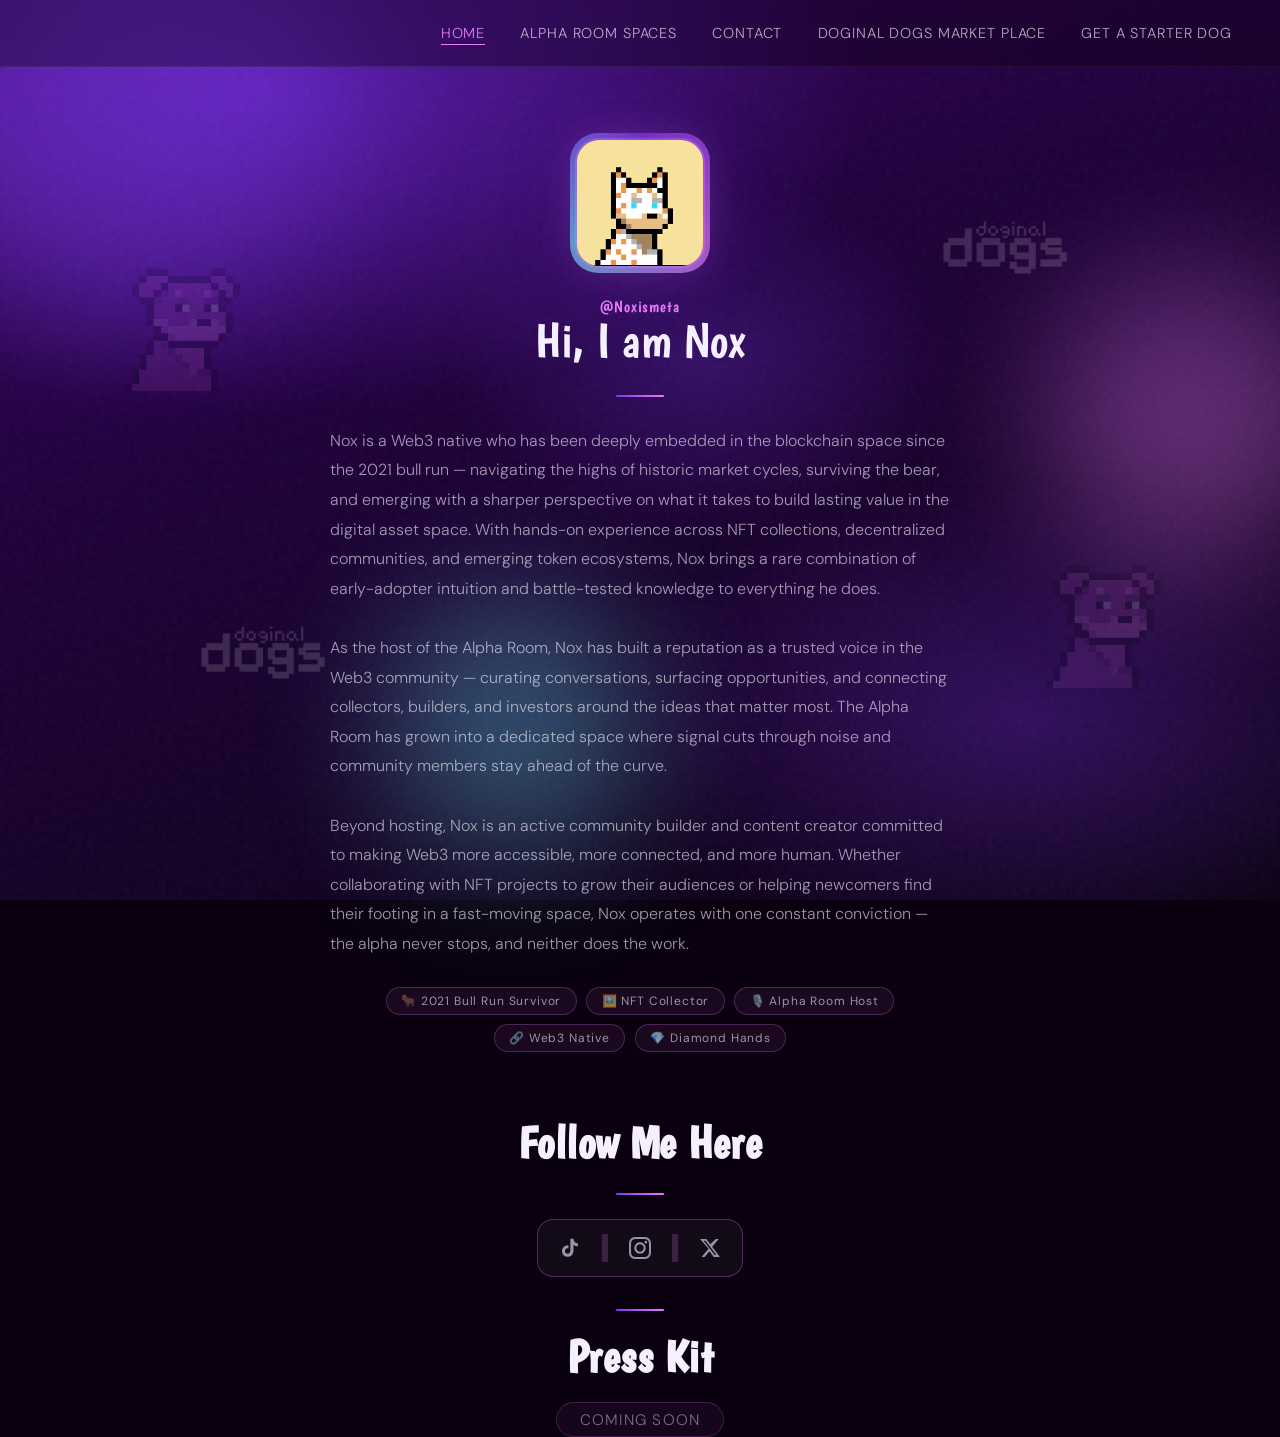
==== index.html @ 70cba735 "ess" ====
<!DOCTYPE html>
<html lang="en">
<head>
  <meta charset="UTF-8" />
  <meta name="viewport" content="width=device-width, initial-scale=1.0"/>
  <title>Noxismeta.com</title>
  <link href="https://fonts.googleapis.com/css2?family=Boogaloo&family=DM+Sans:ital,wght@0,300;0,400;1,300&display=swap" rel="stylesheet"/>
  <link rel="stylesheet" href="styles.css"/>
</head>
<body>

  <!-- Fixed background -->
  <div class="bg"></div>
  <div class="blob blob-1"></div>
  <div class="blob blob-2"></div>
  <div class="blob blob-3"></div>

  <!-- Fixed floaters — stay in place while page scrolls -->
  <div class="floaters">
    <div class="stars" id="stars"></div>
    <div class="floater floater-1"><img src="Gary.png" alt="" width="180" style="pointer-events:none; opacity:0.15; filter:hue-rotate(260deg) saturate(2);" /></div>
    <div class="floater floater-2"><img src="Gary.png" alt="" width="180" style="pointer-events:none; opacity:0.15; filter:hue-rotate(260deg) saturate(2);" /></div>
    <div class="floater floater-3"><img src="whitelogo.png" alt="" width="180" style="pointer-events:none; opacity:0.15; filter:hue-rotate(260deg) saturate(2);" /></div>
    <div class="floater floater-4"><img src="whitelogo.png" alt="" width="180" style="pointer-events:none; opacity:0.15; filter:hue-rotate(260deg) saturate(2);" /></div>
  </div>

  <!-- Fixed nav -->
  <nav>
    <a class="nav-logo" href="index.html"> </a>

    <!-- Hamburger button (visible on mobile only) -->
    <button class="nav-toggle" id="navToggle" aria-label="Toggle navigation">
      <span></span>
      <span></span>
      <span></span>
    </button>

    <ul class="nav-links" id="navLinks">
      <li><a href="index.html" class="active">Home</a></li>
      <li><a href="alpharoom.html">Alpha Room Spaces</a></li>
      <li><a href="contact.html">Contact</a></li>
      <li><a href="https://market.doginaldogs.com/" target="_blank">Doginal Dogs Market Place</a></li>
      <li><a href="https://doginaldogs.com/join-the-community" target="_blank">Get A Starter Dog</a></li>
    </ul>
  </nav>

  <!-- Scrollable content -->
  <main class="content">

    <section class="bio-section">
      <div class="bio-inner">
       
        <div class="bio-pfp-wrap">
          <img src="pfp.jpeg" alt="@Noxismeta"/>
        </div>
        <div>
          <div class="bio-handle">@Noxismeta</div>
          <div class="bio-name">Hi, I am Nox</div>
        </div>
        <div class="bio-divider"></div>
        <p class="bio-text">
          Nox is a Web3 native who has been deeply embedded in the blockchain space since the 2021 bull run — navigating
          the highs of historic market cycles, surviving the bear, and emerging with a sharper perspective on what it takes to build
          lasting value in the digital asset space. With hands-on experience across NFT collections, decentralized communities,
          and emerging token ecosystems, Nox brings a rare combination of early-adopter intuition and battle-tested knowledge to everything he does.
          <br><br>
          As the host of the Alpha Room, Nox has built a reputation as a trusted voice in the Web3 community — curating conversations,
          surfacing opportunities, and connecting collectors, builders, and investors around the ideas that matter most.
          The Alpha Room has grown into a dedicated space where signal cuts through noise and community members stay ahead of the curve.
          <br><br>
          Beyond hosting, Nox is an active community builder and content creator committed to making Web3 more accessible,
          more connected, and more human. Whether collaborating with NFT projects to grow their audiences or helping newcomers
          find their footing in a fast-moving space, Nox operates with one constant conviction — the alpha never stops, and neither does the work.
        </p>
        <div class="bio-tags">
          <span class="bio-tag">🐂 2021 Bull Run Survivor</span>
          <span class="bio-tag">🖼️ NFT Collector</span>
          <span class="bio-tag">🎙️ Alpha Room Host</span>
          <span class="bio-tag">🔗 Web3 Native</span>
          <span class="bio-tag">💎 Diamond Hands</span>
        </div>
      </div>
    </section>

    <!-- Social Links -->

    
    <section class="social-section">
    
      <div class="social-inner">
            <h2>Follow Me Here</h2>
        <div class="bio-divider"></div>
        <div class="social-box">
          <a href="https://www.tiktok.com/@noxismeta" target="_blank" class="social-icon-btn tiktok-btn" aria-label="TikTok">
            <svg viewBox="0 0 24 24" fill="currentColor" xmlns="http://www.w3.org/2000/svg">
              <path d="M19.59 6.69a4.83 4.83 0 01-3.77-4.25V2h-3.45v13.67a2.89 2.89 0 01-2.88 2.5 2.89 2.89 0 01-2.89-2.89 2.89 2.89 0 012.89-2.89c.28 0 .54.04.79.1V9.01a6.33 6.33 0 00-.79-.05 6.34 6.34 0 00-6.34 6.34 6.34 6.34 0 006.34 6.34 6.34 6.34 0 006.33-6.34V8.69a8.18 8.18 0 004.78 1.52V6.76a4.85 4.85 0 01-1.01-.07z"/>
            </svg>
          </a>
          <div class="social-divider"></div>
          <a href="https://www.instagram.com/noxismeta/?g=5" target="_blank" class="social-icon-btn instagram-btn" aria-label="Instagram">
            <svg viewBox="0 0 24 24" fill="currentColor" xmlns="http://www.w3.org/2000/svg">
              <path d="M12 2.163c3.204 0 3.584.012 4.85.07 3.252.148 4.771 1.691 4.919 4.919.058 1.265.069 1.645.069 4.849 0 3.205-.012 3.584-.069 4.849-.149 3.225-1.664 4.771-4.919 4.919-1.266.058-1.644.07-4.85.07-3.204 0-3.584-.012-4.849-.07-3.26-.149-4.771-1.699-4.919-4.92-.058-1.265-.07-1.644-.07-4.849 0-3.204.013-3.583.07-4.849.149-3.227 1.664-4.771 4.919-4.919 1.266-.057 1.645-.069 4.849-.069zm0-2.163c-3.259 0-3.667.014-4.947.072-4.358.2-6.78 2.618-6.98 6.98-.059 1.281-.073 1.689-.073 4.948 0 3.259.014 3.668.072 4.948.2 4.358 2.618 6.78 6.98 6.98 1.281.058 1.689.072 4.948.072 3.259 0 3.668-.014 4.948-.072 4.354-.2 6.782-2.618 6.979-6.98.059-1.28.073-1.689.073-4.948 0-3.259-.014-3.667-.072-4.947-.196-4.354-2.617-6.78-6.979-6.98-1.281-.059-1.69-.073-4.949-.073zm0 5.838c-3.403 0-6.162 2.759-6.162 6.162s2.759 6.163 6.162 6.163 6.162-2.759 6.162-6.163c0-3.403-2.759-6.162-6.162-6.162zm0 10.162c-2.209 0-4-1.79-4-4 0-2.209 1.791-4 4-4s4 1.791 4 4c0 2.21-1.791 4-4 4zm6.406-11.845c-.796 0-1.441.645-1.441 1.44s.645 1.44 1.441 1.44c.795 0 1.439-.645 1.439-1.44s-.644-1.44-1.439-1.44z"/>
            </svg>
          </a>
          <div class="social-divider"></div>
          <a href="https://x.com/noxismeta" target="_blank" class="social-icon-btn x-btn" aria-label="X (Twitter)">
            <svg viewBox="0 0 24 24" fill="currentColor" xmlns="http://www.w3.org/2000/svg">
              <path d="M18.244 2.25h3.308l-7.227 8.26 8.502 11.24H16.17l-4.714-6.231-5.401 6.231H2.747l7.73-8.835L1.254 2.25H8.08l4.253 5.622 5.91-5.622zm-1.161 17.52h1.833L7.084 4.126H5.117z"/>
            </svg>
          </a>
        </div>
      </div>
    </section>

    <!-- Press Kit -->
    <section class="presskit-section">
      <div class="presskit-inner">
        <div class="bio-divider"></div>
        <h2>Press Kit</h2>
        <span class="presskit-coming-soon">Coming Soon</span>
      </div>
    </section>

  </main>

  <script>
    // Stars
    const starsEl = document.getElementById('stars');
    for (let i = 0; i < 80; i++) {
      const s = document.createElement('div');
      s.className = 'star';
      s.style.cssText = `
        left:${Math.random()*100}%;
        top:${Math.random()*100}%;
        --d:${2+Math.random()*4}s;
        --delay:${-Math.random()*5}s;
        --op:${0.4+Math.random()*0.6};
        width:${1+Math.random()*3}px;
        height:${1+Math.random()*3}px;
      `;
      starsEl.appendChild(s);
    }

    // Hamburger menu toggle
    const toggle = document.getElementById('navToggle');
    const navLinks = document.getElementById('navLinks');

    toggle.addEventListener('click', () => {
      toggle.classList.toggle('open');
      navLinks.classList.toggle('open');
    });

    // Close menu when a link is tapped
    navLinks.querySelectorAll('a').forEach(link => {
      link.addEventListener('click', () => {
        toggle.classList.remove('open');
        navLinks.classList.remove('open');
      });
    });
  </script>
</body>
</html>
---- styles.css ----
/* =============================================
   styles.css — Noxismeta responsive stylesheet
   ============================================= */

*, *::before, *::after {
  margin: 0;
  padding: 0;
  box-sizing: border-box;
}

:root {
  --purple:  #7c3aed;
  --mid:     #4c1d95;
  --dark:    #0a000f;
  --white:   #f5f0ff;
  --accent:  #e879f9;
  --accent2: #67e8f9;
}

html { scroll-behavior: smooth; }

body {
  font-family: 'DM Sans', sans-serif;
  background: var(--dark);
  color: var(--white);
  min-height: 100vh;
  overflow-x: hidden;
}

/* ── Fixed background layers ─────────────────── */
.bg {
  position: fixed;
  inset: 0;
  z-index: 0;
  background:
    radial-gradient(ellipse 80% 60% at 20% 10%, #6d28d9aa 0%, transparent 60%),
    radial-gradient(ellipse 60% 50% at 80% 80%, #4c1d9588 0%, transparent 55%),
    radial-gradient(ellipse 40% 40% at 55% 40%, #7c3aed44 0%, transparent 50%),
    linear-gradient(160deg, #3b0764 0%, #1e003a 40%, #0a000f 100%);
}

.blob {
  position: fixed;
  border-radius: 50%;
  filter: blur(70px);
  opacity: 0.35;
  z-index: 0;
  animation: drift 14s ease-in-out infinite alternate;
}
.blob-1 { width: 420px; height: 420px; background: #7c3aed; top: -100px; left: -80px; animation-delay: 0s; }
.blob-2 { width: 300px; height: 300px; background: #e879f9; top: 30%; right: -60px; animation-delay: -4s; }
.blob-3 { width: 260px; height: 260px; background: #67e8f9; bottom: 5%; left: 30%; animation-delay: -8s; }

@keyframes drift {
  from { transform: translate(0, 0) scale(1); }
  to   { transform: translate(30px, 20px) scale(1.08); }
}

body::after {
  content: '';
  position: fixed;
  inset: 0;
  z-index: 1;
  pointer-events: none;
  background-image: url("data:image/svg+xml,%3Csvg viewBox='0 0 200 200' xmlns='http://www.w3.org/2000/svg'%3E%3Cfilter id='n'%3E%3CfeTurbulence type='fractalNoise' baseFrequency='0.75' numOctaves='4' stitchTiles='stitch'/%3E%3C/filter%3E%3Crect width='100%25' height='100%25' filter='url(%23n)' opacity='1'/%3E%3C/svg%3E");
  opacity: 0.04;
}

/* ── Floaters ────────────────────────────────── */
.floaters {
  position: fixed;
  inset: 0;
  z-index: 2;
  pointer-events: none;
  overflow: hidden;
}

.stars {
  position: absolute;
  inset: 0;
  pointer-events: none;
  overflow: hidden;
}
.star {
  position: absolute;
  width: 4px; height: 4px;
  background: white;
  border-radius: 50%;
  opacity: 0;
  animation: twinkle var(--d, 3s) ease-in-out var(--delay, 0s) infinite;
}
@keyframes twinkle {
  0%,100% { opacity: 0; transform: scale(0.5); }
  50%      { opacity: var(--op, 0.8); transform: scale(1); }
}

.floater {
  position: absolute;
  backdrop-filter: blur(6px);
  padding: 0.8rem 1.2rem;
  font-size: 0.78rem;
  color: rgba(245,240,255,0.7);
  animation: floatCard var(--fd, 8s) ease-in-out var(--fdelay, 0s) infinite alternate;
  display: flex;
  align-items: center;
  gap: 0.5rem;
  mix-blend-mode: screen;
}
@keyframes floatCard {
  from { transform: translateY(0px) rotate(var(--fr, -2deg)); }
  to   { transform: translateY(-18px) rotate(var(--fr2, 2deg)); }
}
.floater-1 { top: 22%; left: 6%;     --fd: 3s; --fdelay: 0s;    --fr: -3deg; --fr2: 1deg; }
.floater-2 { top: 55%; right: 5%;   --fd: 4s; --fdelay: -3s;   --fr: 2deg;  --fr2: -2deg; }
.floater-3 { bottom: 20%; left: 12%; --fd: 2.5s; --fdelay: -1.5s; --fr: 1deg;  --fr2: -3deg; }
.floater-4 { top: 20%; left: 70%;   --fd: 3.5s; --fdelay: -2s;   --fr: -2deg; --fr2: 2deg; }

/* ── Nav ─────────────────────────────────────── */
nav {
  position: fixed;
  top: 0; left: 0; right: 0;
  z-index: 100;
  display: flex;
  align-items: center;
  justify-content: space-between;
  padding: 1.4rem 3rem;
  backdrop-filter: blur(12px);
  background: rgba(10,0,15,0.35);
  border-bottom: 1px solid rgba(255,255,255,0.06);
}

.nav-logo {
  font-family: 'Boogaloo', cursive;
  font-size: 1.6rem;
  letter-spacing: 0.02em;
  color: var(--white);
  display: flex;
  align-items: center;
  gap: 0.4rem;
  text-decoration: none;
  flex-shrink: 0;
}

/* Hamburger button — hidden on desktop */
.nav-toggle {
  display: none;
  flex-direction: column;
  gap: 5px;
  background: none;
  border: none;
  cursor: pointer;
  padding: 4px;
  z-index: 110;
}
.nav-toggle span {
  display: block;
  width: 24px;
  height: 2px;
  background: var(--white);
  border-radius: 2px;
  transition: transform 0.3s, opacity 0.3s;
}
.nav-toggle.open span:nth-child(1) { transform: translateY(7px) rotate(45deg); }
.nav-toggle.open span:nth-child(2) { opacity: 0; }
.nav-toggle.open span:nth-child(3) { transform: translateY(-7px) rotate(-45deg); }

.nav-links {
  display: flex;
  gap: 2.2rem;
  list-style: none;
}
.nav-links a {
  color: rgba(245,240,255,0.7);
  text-decoration: none;
  font-size: 0.9rem;
  font-weight: 300;
  letter-spacing: 0.06em;
  text-transform: uppercase;
  transition: color 0.25s;
  position: relative;
  white-space: nowrap;
}
.nav-links a::after {
  content: '';
  position: absolute;
  left: 0; bottom: -3px;
  width: 0; height: 1px;
  background: var(--accent);
  transition: width 0.3s;
}
.nav-links a:hover { color: var(--white); }
.nav-links a:hover::after { width: 100%; }
.nav-links a.active { color: var(--accent); }
.nav-links a.active::after { width: 100%; }

/* ── Scrollable content ──────────────────────── */
.content {
  position: relative;
  z-index: 10;
  padding-top: 90px;
}

/* ── Badge ───────────────────────────────────── */
.badge {
  display: inline-flex;
  align-items: center;
  gap: 0.5rem;
  padding: 0.4rem 1.1rem;
  border: 1px solid rgba(232,121,249,0.4);
  border-radius: 999px;
  font-size: 0.78rem;
  letter-spacing: 0.1em;
  text-transform: uppercase;
  color: var(--accent);
  background: rgba(232,121,249,0.08);
  margin-bottom: 1.5rem;
  animation: fadeUp 0.8s ease both;
}
.badge-dot {
  width: 6px; height: 6px;
  border-radius: 50%;
  background: var(--accent);
  animation: pulse 1.4s ease-in-out infinite;
}
@keyframes pulse {
  0%,100% { opacity: 1; transform: scale(1); }
  50%      { opacity: 0.4; transform: scale(1.4); }
}
@keyframes fadeUp {
  from { opacity: 0; transform: translateY(22px); }
  to   { opacity: 1; transform: translateY(0); }
}

/* ── Bio section ─────────────────────────────── */
.bio-section {
  padding: 3rem 2rem 4rem;
  display: flex;
  flex-direction: column;
  align-items: center;
  text-align: center;
}

.bio-inner {
  max-width: 620px;
  width: 100%;
  display: flex;
  flex-direction: column;
  align-items: center;
  gap: 1.8rem;
}

.bio-pfp-wrap {
  position: relative;
  width: 130px;
  height: 130px;
}
.bio-pfp-wrap img {
  width: 100%; height: 100%;
  object-fit: cover;
  border-radius: 24px;
  image-rendering: pixelated;
  border: 2px solid rgba(232,121,249,0.35);
  box-shadow: 0 0 40px rgba(232,121,249,0.2), 0 0 80px rgba(124,58,237,0.15);
  display: block;
  position: relative;
  z-index: 1;
}
.bio-pfp-wrap::before {
  content: '';
  position: absolute;
  inset: -5px;
  border-radius: 28px;
  background: conic-gradient(from 0deg, #7c3aed, #e879f9, #67e8f9, #7c3aed);
  z-index: 0;
  animation: spin 4s linear infinite;
  opacity: 0.65;
}
@keyframes spin { to { transform: rotate(360deg); } }

.bio-handle {
  font-family: 'Boogaloo', cursive;
  font-size: 1rem;
  color: var(--accent);
  letter-spacing: 0.06em;
}

.bio-name {
  font-family: 'Boogaloo', cursive;
  font-size: clamp(2rem, 5vw, 3rem);
  line-height: 1.05;
  color: var(--white);
}

.bio-divider {
  width: 48px; height: 2px;
  border-radius: 999px;
  background: linear-gradient(90deg, #7c3aed, #e879f9);
}

.bio-text {
  font-size: 1rem;
  font-weight: 300;
  color: rgba(245,240,255,0.62);
  line-height: 1.85;
  text-align: left;
}
.bio-text em { color: var(--accent2); font-style: normal; }

.bio-tags {
  display: flex;
  flex-wrap: wrap;
  gap: 0.6rem;
  justify-content: center;
}
.bio-tag {
  padding: 0.3rem 0.9rem;
  border-radius: 999px;
  border: 1px solid rgba(232,121,249,0.25);
  background: rgba(232,121,249,0.07);
  font-size: 0.75rem;
  letter-spacing: 0.07em;
  color: rgba(245,240,255,0.6);
}

/* ── Press Kit ───────────────────────────────── */
.presskit-section {
  position: relative;
  z-index: 10;
  padding: -3rem 2rem 7rem;
  display: flex;
  flex-direction: column;
  align-items: center;
  text-align: center;
}

.presskit-inner {
  max-width: 520px;
  width: 100%;
  display: flex;
  flex-direction: column;
  align-items: center;
  gap: 1.2rem;
}

.presskit-inner h2 {
  font-family: 'Boogaloo', cursive;
  font-size: clamp(2rem, 5vw, 2.8rem);
  color: var(--white);
  letter-spacing: 0.01em;
}

.presskit-coming-soon {
  font-size: 0.95rem;
  font-weight: 300;
  color: rgba(245,240,255,0.45);
  letter-spacing: 0.08em;
  text-transform: uppercase;
  border: 1px solid rgba(232,121,249,0.2);
  border-radius: 999px;
  padding: 0.4rem 1.4rem;
  background: rgba(232,121,249,0.05);
}

/* ── Social Links ────────────────────────────── */
.social-section {
  position: relative;
  z-index: 10;
  padding: 0 2rem 2rem;
  display: flex;
  justify-content: center;
}

.social-inner h2 {
  font-family: 'Boogaloo', cursive;
  font-size: clamp(2rem, 5vw, 2.8rem);
  color: var(--white);
  letter-spacing: 0.01em;
}
.social-inner {
  max-width: 620px;
  width: 100%;
  display: flex;
  flex-direction: column;
  align-items: center;
  gap: 1.5rem;
}

.social-box {
  display: inline-flex;
  align-items: center;
  border: 1px solid rgba(232,121,249,0.3);
  border-radius: 16px;
  background: rgba(255,255,255,0.04);
  backdrop-filter: blur(10px);
  -webkit-backdrop-filter: blur(10px);
  overflow: hidden;
}

.social-icon-btn {
  display: flex;
  align-items: center;
  justify-content: center;
  width: 64px;
  height: 56px;
  color: rgba(245,240,255,0.6);
  text-decoration: none;
  transition: color 0.2s ease, background 0.2s ease;
}

.social-icon-btn svg {
  width: 22px;
  height: 22px;
}

.social-icon-btn:hover { color: var(--white); }
.tiktok-btn:hover     { background: rgba(124,58,237,0.2);   color: #a78bfa; }
.instagram-btn:hover  { background: rgba(232,121,249,0.15); color: var(--accent); }
.x-btn:hover          { background: rgba(103,232,249,0.12); color: var(--accent2); }

.social-divider {
  width: 6px;
  height: 28px;
  background: rgba(232,121,249,0.2);
  flex-shrink: 0;
}

/* ── Tablet (641px – 900px) ──────────────────── */
@media (max-width: 900px) {
  nav { padding: 1.2rem 2rem; }
  .nav-links { gap: 1.4rem; }
  .nav-links a { font-size: 0.8rem; }
}

/* ── Mobile (≤ 640px) ────────────────────────── */
@media (max-width: 640px) {
  /* Nav becomes a hamburger menu */
  nav {
    padding: 1rem 1.4rem;
    flex-wrap: nowrap;
  }

  .nav-toggle {
    display: flex;
  }

  .nav-links {
    display: none;
    flex-direction: column;
    gap: 0;
    position: fixed;
    top: 0; left: 0; right: 0;
    padding: 5rem 2rem 2rem;
    background: rgba(10,0,15,0.97);
    backdrop-filter: blur(20px);
    border-bottom: 1px solid rgba(255,255,255,0.08);
    z-index: 105;
  }

  .nav-links.open {
    display: flex;
  }

  .nav-links li {
    border-bottom: 1px solid rgba(255,255,255,0.06);
  }

  .nav-links a {
    display: block;
    padding: 1rem 0;
    font-size: 1rem;
    letter-spacing: 0.08em;
  }

  .nav-links a::after { display: none; }

  /* Hide floating decorations on mobile to keep it clean */
  .floater { display: none; }

  /* Bio section padding */
  .bio-section {
    padding: 2rem 1.25rem 3rem;
  }

  .bio-inner {
    gap: 1.4rem;
  }

  .bio-text {
    font-size: 0.95rem;
    text-align: left;
  }

  .bio-tags {
    gap: 0.5rem;
  }

  .bio-tag {
    font-size: 0.72rem;
    padding: 0.28rem 0.75rem;
  }

  /* Press kit section */
  .presskit-section {
    padding: 3rem 1.25rem 5rem;
  }

  /* Shrink blobs so they don't cause horizontal overflow feel */
  .blob-1 { width: 280px; height: 280px; }
  .blob-2 { width: 200px; height: 200px; }
  .blob-3 { width: 180px; height: 180px; }

  /* Ensure content is never wider than screen */
  .content {
    padding-top: 72px;
  }
}

/* ── Very small screens (≤ 380px) ───────────── */
@media (max-width: 380px) {
  .bio-pfp-wrap {
    width: 100px;
    height: 100px;
  }

  .badge {
    font-size: 0.68rem;
    padding: 0.35rem 0.9rem;
  }

  .bio-text {
    font-size: 0.88rem;
    line-height: 1.75;
  }
}
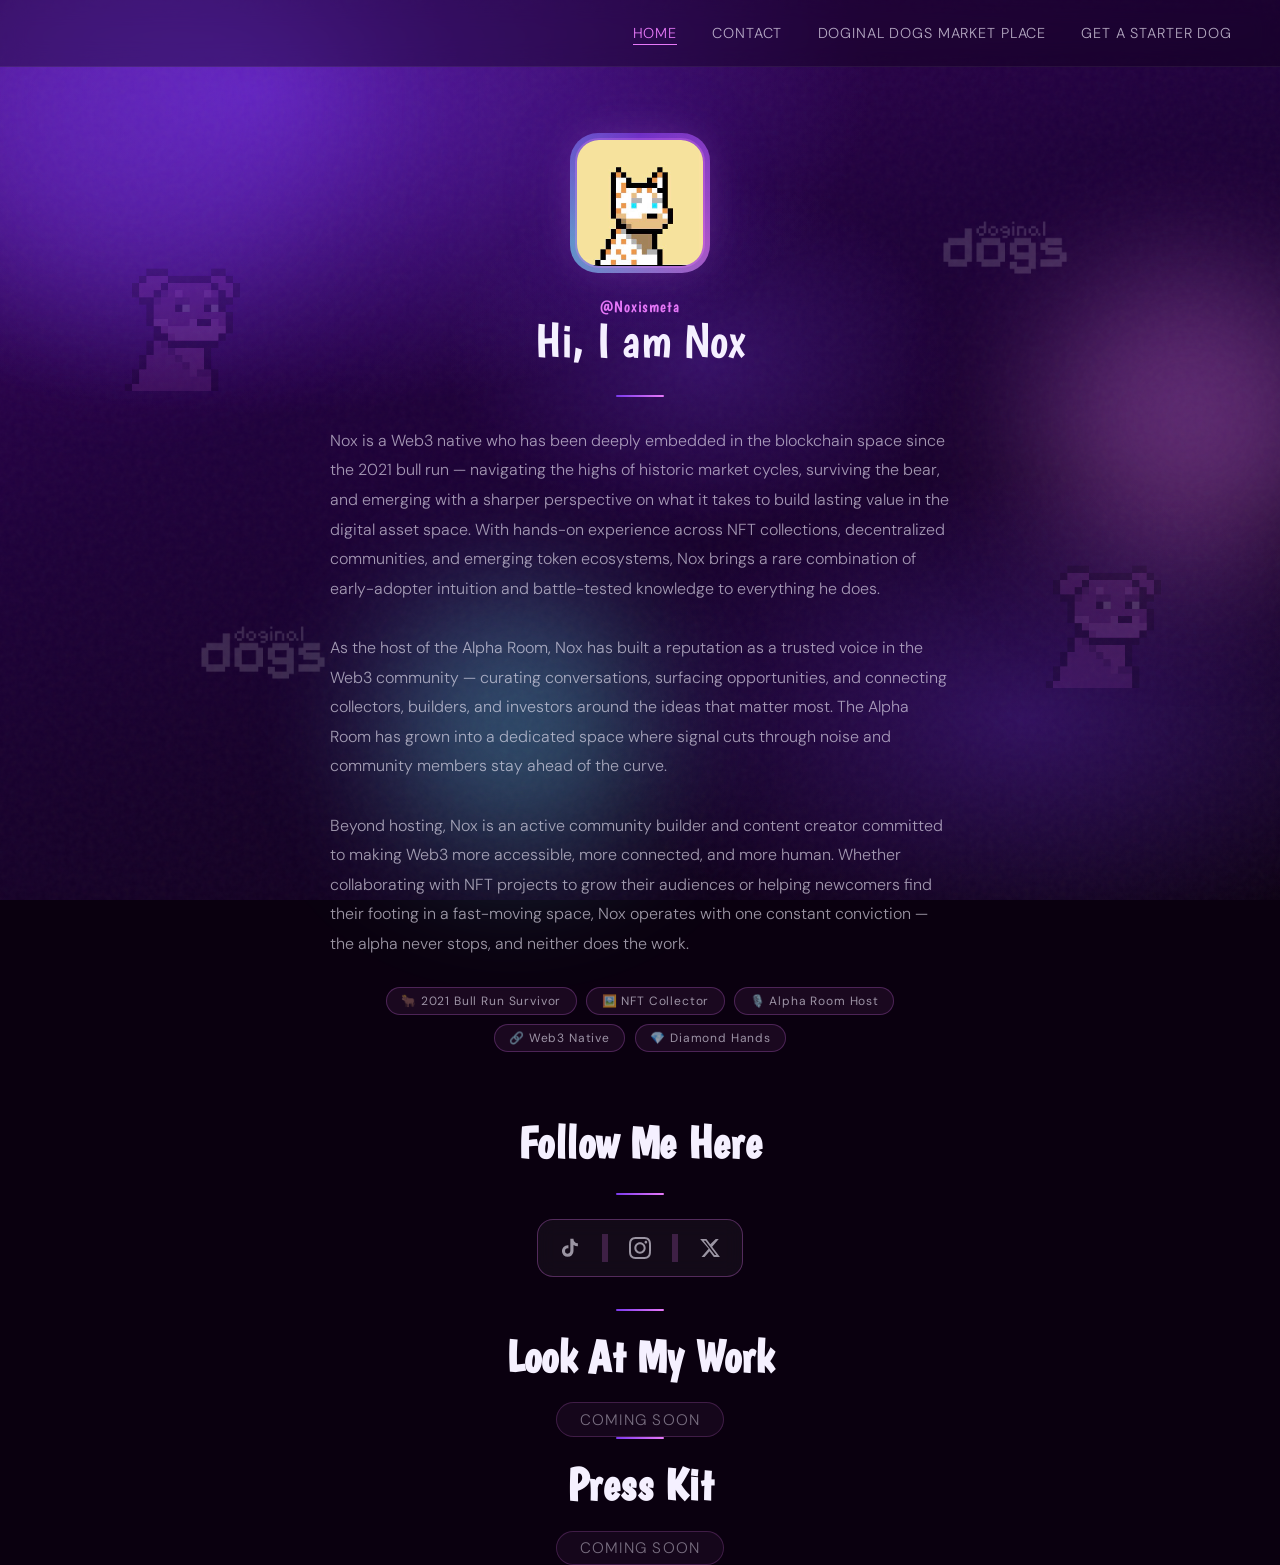
==== commit fbb951c5: "ess" ====
--- a/index.html
+++ b/index.html
@@ -37,7 +37,6 @@
 
     <ul class="nav-links" id="navLinks">
       <li><a href="index.html" class="active">Home</a></li>
-      <li><a href="alpharoom.html">Alpha Room Spaces</a></li>
       <li><a href="contact.html">Contact</a></li>
       <li><a href="https://market.doginaldogs.com/" target="_blank">Doginal Dogs Market Place</a></li>
       <li><a href="https://doginaldogs.com/join-the-community" target="_blank">Get A Starter Dog</a></li>
@@ -112,6 +111,15 @@
       </div>
     </section>
 
+    <!-- Look At My Work -->
+    <section class="presskit-section">
+      <div class="presskit-inner">
+        <div class="bio-divider"></div>
+        <h2>Look At My Work</h2>
+        <span class="presskit-coming-soon">Coming Soon</span>
+      </div>
+    </section>
+
     <!-- Press Kit -->
     <section class="presskit-section">
       <div class="presskit-inner">
@@ -159,4 +167,4 @@
     });
   </script>
 </body>
-</html>
+</html>
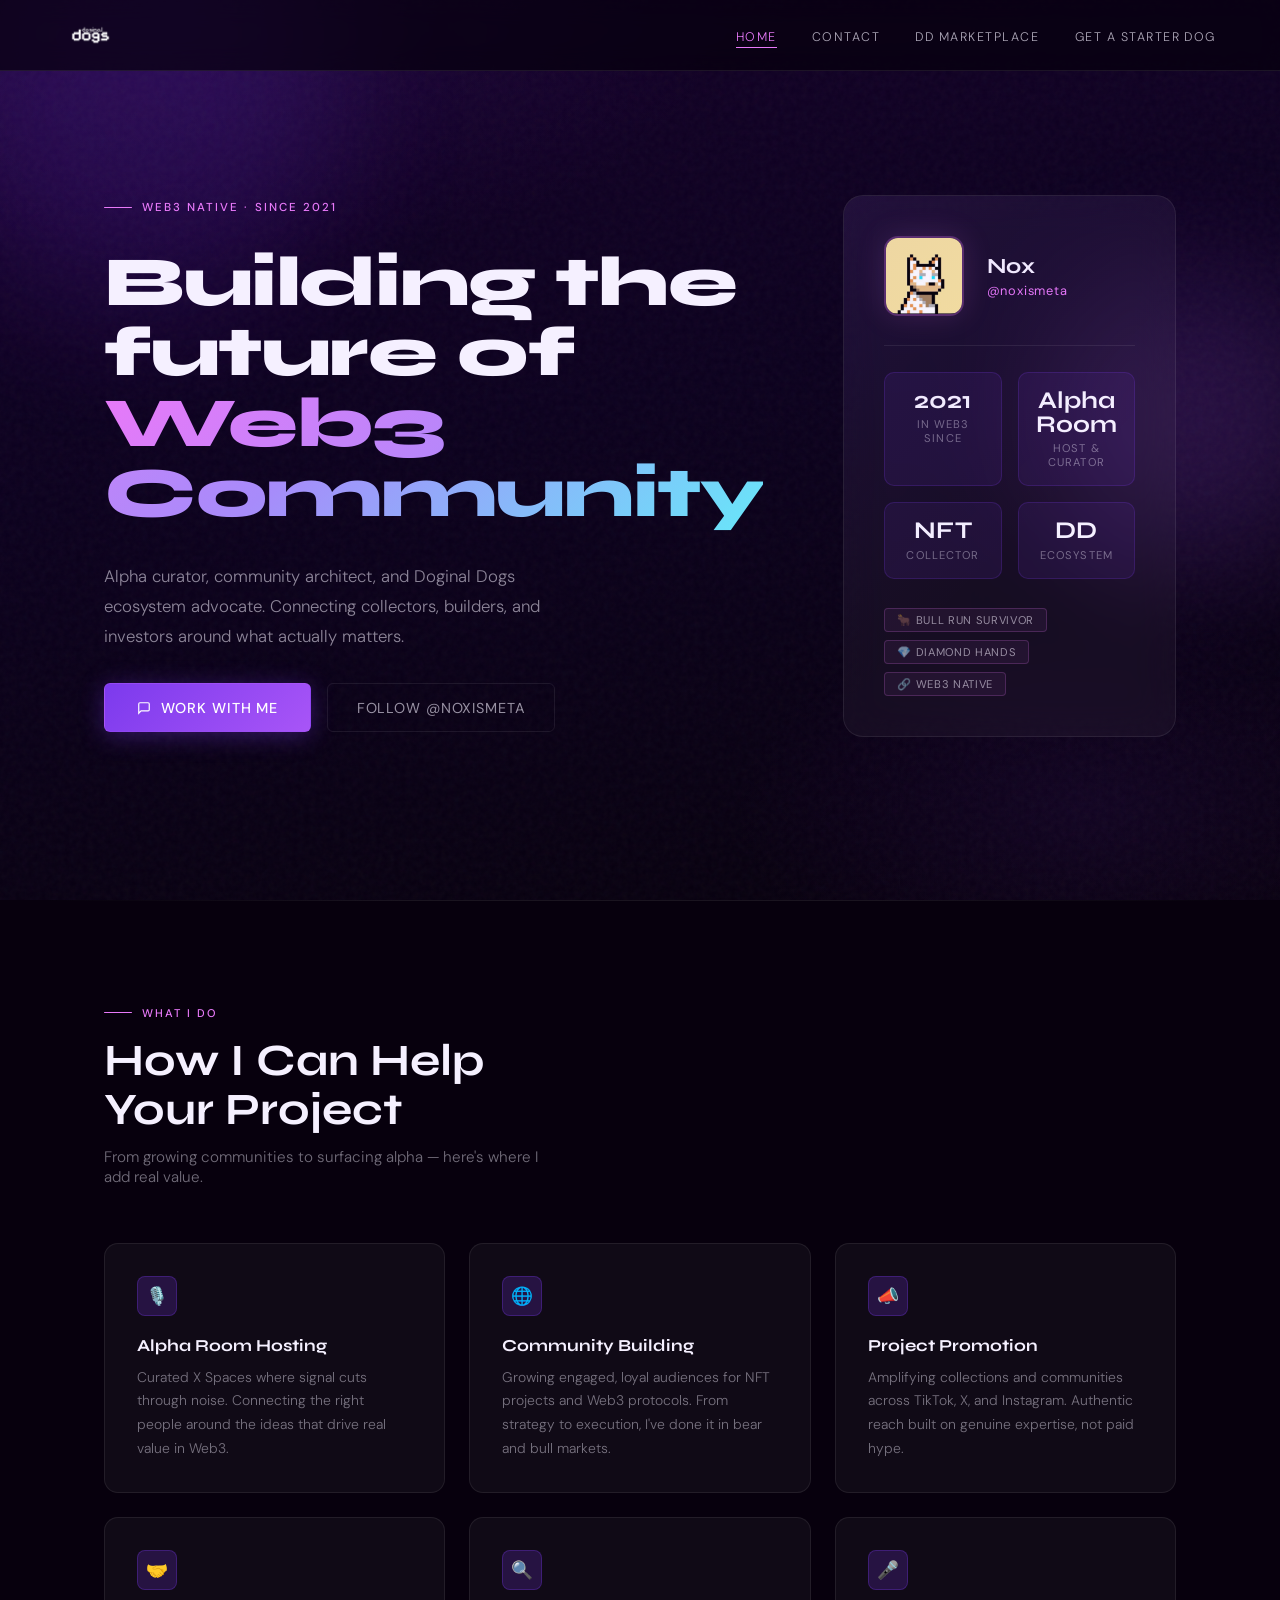
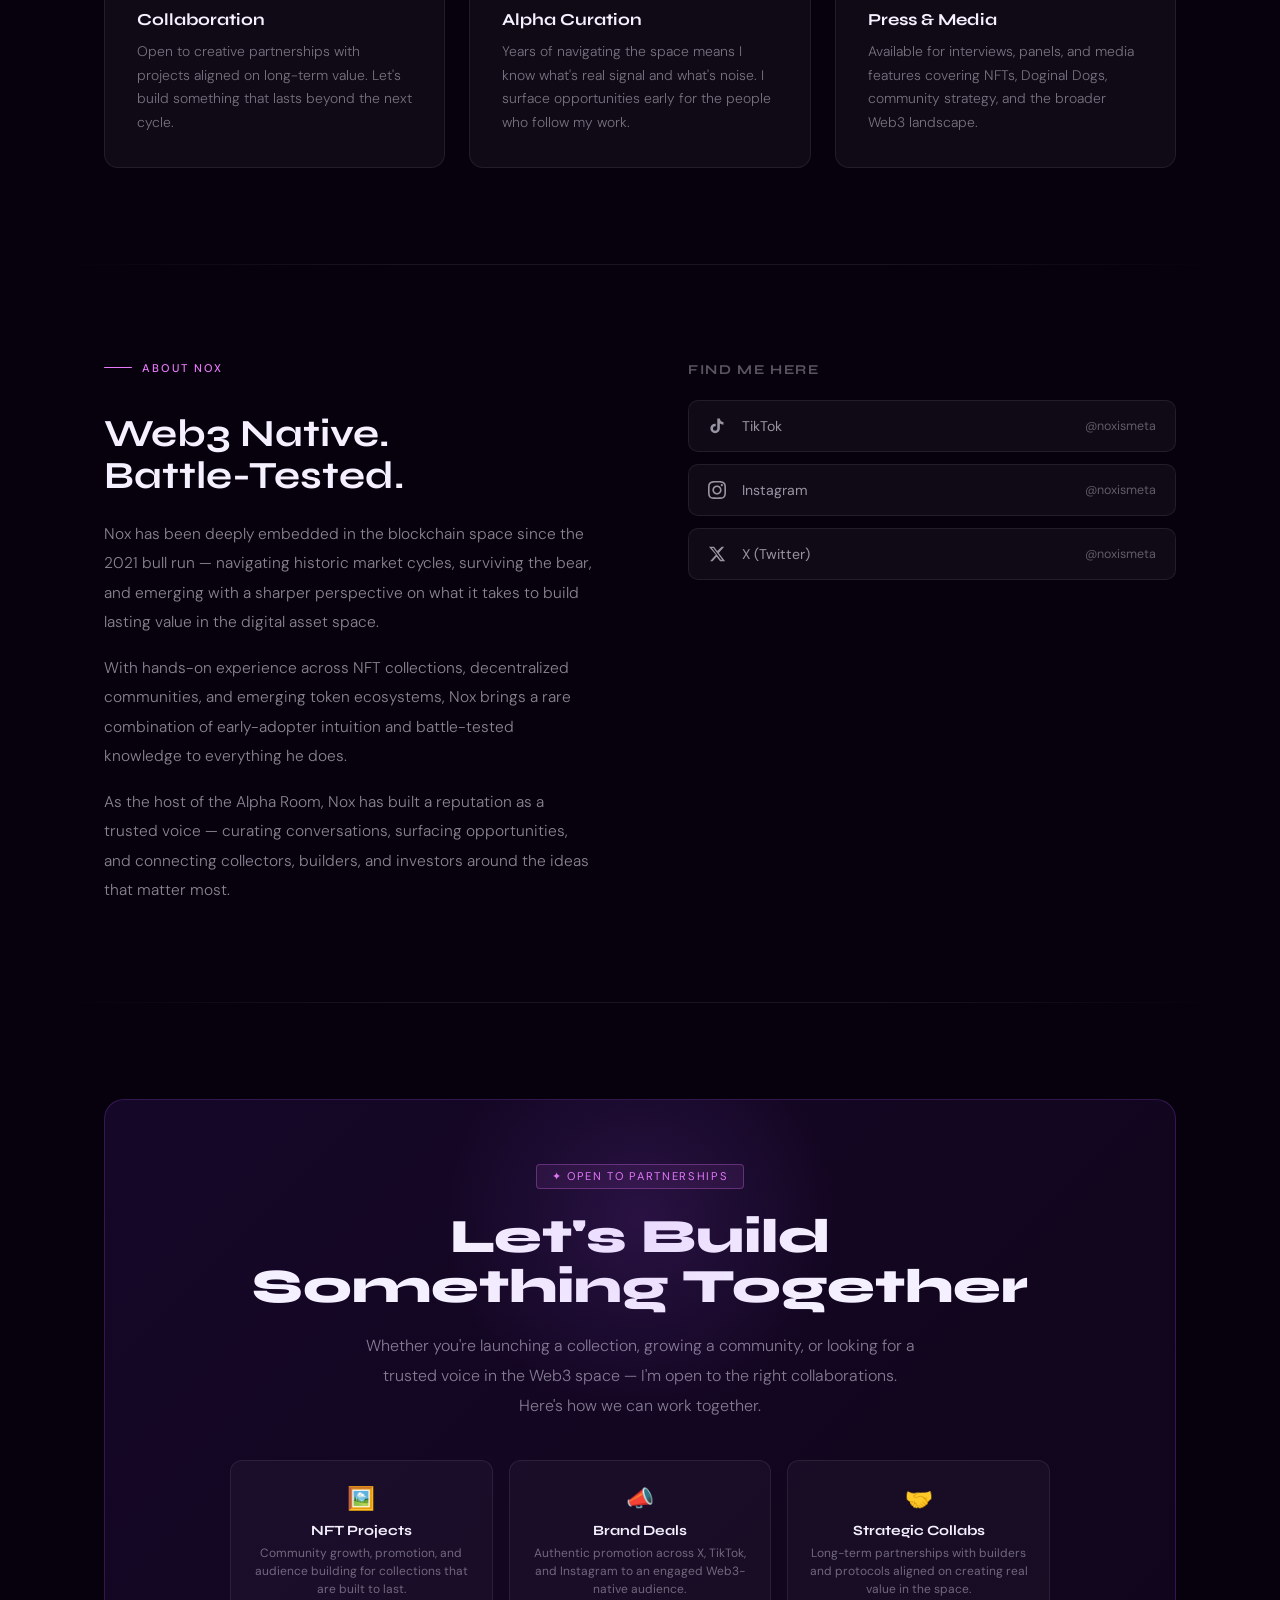
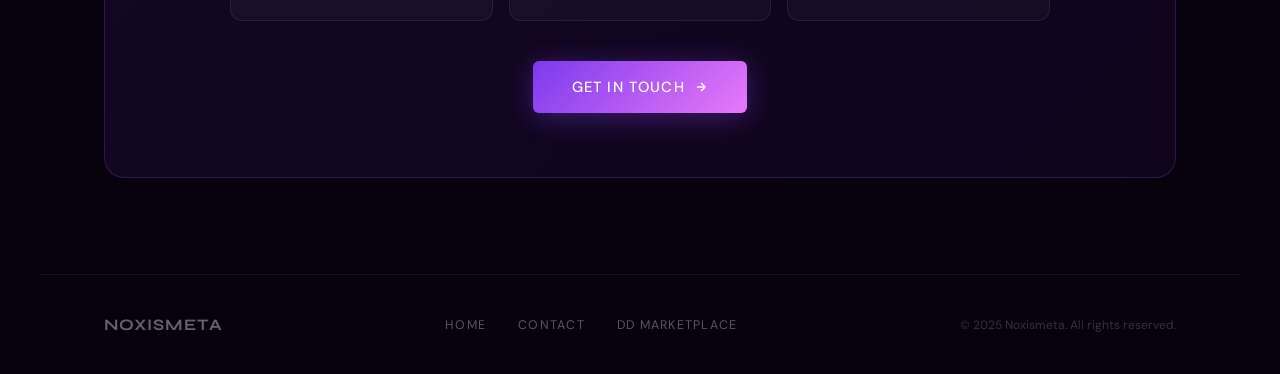
==== commit 6bd28bba: "ess" ====
--- a/index.html
+++ b/index.html
@@ -3,162 +3,624 @@
 <head>
   <meta charset="UTF-8" />
   <meta name="viewport" content="width=device-width, initial-scale=1.0"/>
-  <title>Noxismeta.com</title>
-  <link href="https://fonts.googleapis.com/css2?family=Boogaloo&family=DM+Sans:ital,wght@0,300;0,400;1,300&display=swap" rel="stylesheet"/>
+  <title>Nox — Web3 Strategist & Community Builder</title>
+  <link href="https://fonts.googleapis.com/css2?family=Syne:wght@400;600;700;800&family=DM+Sans:ital,wght@0,300;0,400;0,500;1,300&display=swap" rel="stylesheet"/>
   <link rel="stylesheet" href="styles.css"/>
+  <style>
+    /* ── Override / extend styles.css for business redesign ── */
+    :root {
+      --purple:  #7c3aed;
+      --mid:     #4c1d95;
+      --dark:    #07000d;
+      --white:   #f5f0ff;
+      --accent:  #e879f9;
+      --accent2: #67e8f9;
+      --gold:    #f4c86a;
+      --glass:   rgba(255,255,255,0.04);
+      --border:  rgba(255,255,255,0.08);
+    }
+
+    body { font-family: 'DM Sans', sans-serif; background: var(--dark); }
+
+    /* Quieter background — more professional */
+    .bg {
+      background:
+        radial-gradient(ellipse 70% 50% at 15% 0%, #3b1a6e55 0%, transparent 60%),
+        radial-gradient(ellipse 50% 40% at 85% 90%, #2d0f5244 0%, transparent 55%),
+        linear-gradient(170deg, #140028 0%, #0c001e 45%, #07000d 100%);
+    }
+    .blob { opacity: 0.18; }
+    .blob-1 { background: #6d28d9; }
+    .blob-2 { background: #a855f7; }
+    .blob-3 { display: none; }
+
+    /* ── Nav override ── */
+    nav {
+      padding: 1.2rem 4rem;
+      background: rgba(7,0,13,0.7);
+      border-bottom: 1px solid var(--border);
+    }
+    .nav-logo img { height: 32px; }
+    .nav-links a { font-size: 0.78rem; letter-spacing: 0.12em; }
+
+    /* ── Hero ── */
+    .hero {
+      position: relative; z-index: 10;
+      min-height: 100vh;
+      display: flex; align-items: center;
+      padding: 7rem 4rem 5rem;
+      max-width: 1200px;
+      margin: 0 auto;
+    }
+    .hero-grid {
+      display: grid;
+      grid-template-columns: 1fr 1fr;
+      gap: 5rem;
+      align-items: center;
+      width: 100%;
+    }
+    .hero-left { display: flex; flex-direction: column; gap: 2rem; }
+
+    .eyebrow {
+      display: inline-flex; align-items: center; gap: 0.6rem;
+      font-size: 0.72rem; letter-spacing: 0.18em; text-transform: uppercase;
+      color: var(--accent); font-weight: 500;
+      animation: fadeUp 0.6s ease both;
+    }
+    .eyebrow-line {
+      display: inline-block; width: 28px; height: 1px;
+      background: var(--accent); border-radius: 999px;
+    }
+
+    .hero-title {
+      font-family: 'Syne', sans-serif;
+      font-size: clamp(3rem, 5.5vw, 5.2rem);
+      font-weight: 800;
+      line-height: 1.0;
+      letter-spacing: -0.02em;
+      color: var(--white);
+      animation: fadeUp 0.6s 0.1s ease both;
+    }
+    .hero-title span {
+      background: linear-gradient(135deg, #e879f9, #a78bfa 50%, #67e8f9);
+      -webkit-background-clip: text; -webkit-text-fill-color: transparent; background-clip: text;
+    }
+
+    .hero-desc {
+      font-size: 1.05rem; font-weight: 300; line-height: 1.8;
+      color: rgba(245,240,255,0.55);
+      max-width: 480px;
+      animation: fadeUp 0.6s 0.2s ease both;
+    }
+
+    .hero-cta {
+      display: flex; align-items: center; gap: 1rem; flex-wrap: wrap;
+      animation: fadeUp 0.6s 0.3s ease both;
+    }
+    .btn-primary {
+      display: inline-flex; align-items: center; gap: 0.6rem;
+      padding: 0.9rem 2rem; border-radius: 6px;
+      background: linear-gradient(135deg, #7c3aed, #a855f7);
+      color: #fff; font-size: 0.9rem; font-weight: 500;
+      text-decoration: none; letter-spacing: 0.06em; text-transform: uppercase;
+      font-family: 'DM Sans', sans-serif;
+      border: 1px solid rgba(168,85,247,0.4);
+      box-shadow: 0 4px 24px rgba(124,58,237,0.35);
+      transition: transform 0.2s, box-shadow 0.2s;
+    }
+    .btn-primary:hover { transform: translateY(-2px); box-shadow: 0 8px 32px rgba(124,58,237,0.5); }
+    .btn-ghost {
+      display: inline-flex; align-items: center; gap: 0.5rem;
+      padding: 0.9rem 1.8rem; border-radius: 6px;
+      border: 1px solid var(--border);
+      color: rgba(245,240,255,0.6); font-size: 0.9rem;
+      text-decoration: none; letter-spacing: 0.06em; text-transform: uppercase;
+      transition: border-color 0.2s, color 0.2s;
+      font-family: 'DM Sans', sans-serif;
+    }
+    .btn-ghost:hover { border-color: rgba(232,121,249,0.4); color: var(--white); }
+
+    /* Hero right — profile card */
+    .hero-card {
+      position: relative;
+      background: var(--glass);
+      border: 1px solid var(--border);
+      border-radius: 20px;
+      padding: 2.5rem;
+      backdrop-filter: blur(20px);
+      animation: fadeUp 0.6s 0.15s ease both;
+      overflow: hidden;
+    }
+    .hero-card::before {
+      content: '';
+      position: absolute; inset: 0;
+      background: linear-gradient(135deg, rgba(124,58,237,0.08), transparent 60%);
+      pointer-events: none;
+    }
+    .hero-card-top {
+      display: flex; align-items: center; gap: 1.4rem; margin-bottom: 1.8rem;
+    }
+    .hero-pfp {
+      width: 80px; height: 80px; border-radius: 14px;
+      object-fit: cover;
+      border: 2px solid rgba(232,121,249,0.3);
+      box-shadow: 0 0 30px rgba(232,121,249,0.15);
+    }
+    .hero-card-name { font-family: 'Syne', sans-serif; font-size: 1.35rem; font-weight: 700; color: var(--white); }
+    .hero-card-handle { font-size: 0.8rem; color: var(--accent); letter-spacing: 0.06em; margin-top: 0.2rem; }
+
+    .hero-card-divider { width: 100%; height: 1px; background: var(--border); margin-bottom: 1.6rem; }
+
+    .stats-grid {
+      display: grid; grid-template-columns: 1fr 1fr; gap: 1rem;
+      margin-bottom: 1.8rem;
+    }
+    .stat-item {
+      background: rgba(124,58,237,0.1);
+      border: 1px solid rgba(124,58,237,0.2);
+      border-radius: 10px; padding: 1rem;
+      text-align: center;
+    }
+    .stat-num {
+      font-family: 'Syne', sans-serif; font-size: 1.5rem; font-weight: 700;
+      color: var(--white); line-height: 1;
+    }
+    .stat-label { font-size: 0.7rem; color: rgba(245,240,255,0.4); letter-spacing: 0.1em; text-transform: uppercase; margin-top: 0.3rem; }
+
+    .card-tags { display: flex; flex-wrap: wrap; gap: 0.5rem; }
+    .card-tag {
+      font-size: 0.7rem; padding: 0.25rem 0.75rem;
+      border-radius: 4px; border: 1px solid rgba(232,121,249,0.2);
+      background: rgba(232,121,249,0.06); color: rgba(245,240,255,0.55);
+      letter-spacing: 0.06em; text-transform: uppercase;
+    }
+
+    /* ── Divider line ── */
+    .section-divider {
+      position: relative; z-index: 10;
+      width: 100%; height: 1px;
+      background: linear-gradient(90deg, transparent, rgba(255,255,255,0.08) 30%, rgba(255,255,255,0.08) 70%, transparent);
+      max-width: 1200px; margin: 0 auto;
+    }
+
+    /* ── Services ── */
+    .services {
+      position: relative; z-index: 10;
+      max-width: 1200px; margin: 0 auto;
+      padding: 6rem 4rem;
+    }
+    .section-header { margin-bottom: 3.5rem; }
+    .section-label {
+      display: inline-flex; align-items: center; gap: 0.6rem;
+      font-size: 0.7rem; letter-spacing: 0.18em; text-transform: uppercase;
+      color: var(--accent); margin-bottom: 1rem; font-weight: 500;
+    }
+    .section-title {
+      font-family: 'Syne', sans-serif;
+      font-size: clamp(2rem, 3.5vw, 2.8rem);
+      font-weight: 700; color: var(--white); line-height: 1.1;
+    }
+    .section-sub {
+      font-size: 0.95rem; font-weight: 300;
+      color: rgba(245,240,255,0.45); margin-top: 0.8rem; max-width: 460px;
+    }
+
+    .services-grid {
+      display: grid; grid-template-columns: repeat(3, 1fr); gap: 1.5rem;
+    }
+    .service-card {
+      background: var(--glass); border: 1px solid var(--border);
+      border-radius: 14px; padding: 2rem;
+      transition: border-color 0.25s, transform 0.25s;
+      position: relative; overflow: hidden;
+    }
+    .service-card:hover {
+      border-color: rgba(168,85,247,0.3);
+      transform: translateY(-4px);
+    }
+    .service-card::after {
+      content: '';
+      position: absolute; bottom: 0; left: 0; right: 0; height: 2px;
+      background: linear-gradient(90deg, #7c3aed, #e879f9);
+      opacity: 0; transition: opacity 0.25s;
+    }
+    .service-card:hover::after { opacity: 1; }
+    .service-icon {
+      width: 40px; height: 40px; border-radius: 8px;
+      background: rgba(124,58,237,0.2); border: 1px solid rgba(124,58,237,0.3);
+      display: flex; align-items: center; justify-content: center;
+      font-size: 1.1rem; margin-bottom: 1.2rem;
+    }
+    .service-name {
+      font-family: 'Syne', sans-serif; font-size: 1.05rem; font-weight: 700;
+      color: var(--white); margin-bottom: 0.6rem;
+    }
+    .service-desc {
+      font-size: 0.87rem; font-weight: 300; line-height: 1.7;
+      color: rgba(245,240,255,0.45);
+    }
+
+    /* ── About / Bio ── */
+    .about {
+      position: relative; z-index: 10;
+      max-width: 1200px; margin: 0 auto;
+      padding: 6rem 4rem;
+      display: grid; grid-template-columns: 1fr 1fr; gap: 6rem; align-items: start;
+    }
+    .about-text { display: flex; flex-direction: column; gap: 1.4rem; }
+    .about-bio {
+      font-size: 0.97rem; font-weight: 300; line-height: 1.9;
+      color: rgba(245,240,255,0.55);
+    }
+    .about-bio + .about-bio { margin-top: -0.4rem; }
+
+    .about-socials { display: flex; flex-direction: column; gap: 1rem; }
+    .about-socials h3 {
+      font-family: 'Syne', sans-serif; font-size: 0.85rem;
+      letter-spacing: 0.12em; text-transform: uppercase;
+      color: rgba(245,240,255,0.35); margin-bottom: 0.4rem;
+    }
+    .social-row {
+      display: flex; flex-direction: column; gap: 0.75rem;
+    }
+    .social-link {
+      display: flex; align-items: center; gap: 1rem;
+      padding: 1rem 1.2rem;
+      background: var(--glass); border: 1px solid var(--border);
+      border-radius: 10px; text-decoration: none;
+      color: rgba(245,240,255,0.6);
+      transition: border-color 0.2s, color 0.2s, background 0.2s;
+    }
+    .social-link:hover {
+      border-color: rgba(168,85,247,0.35);
+      background: rgba(124,58,237,0.1);
+      color: var(--white);
+    }
+    .social-link svg { width: 18px; height: 18px; flex-shrink: 0; }
+    .social-link-name { font-size: 0.88rem; font-weight: 400; }
+    .social-link-handle { font-size: 0.78rem; color: rgba(245,240,255,0.35); margin-left: auto; }
+
+    /* ── Partner With Me ── */
+    .partner {
+      position: relative; z-index: 10;
+      max-width: 1200px; margin: 0 auto;
+      padding: 6rem 4rem;
+    }
+    .partner-card {
+      background: linear-gradient(135deg, rgba(124,58,237,0.12), rgba(168,85,247,0.06));
+      border: 1px solid rgba(168,85,247,0.22);
+      border-radius: 20px; padding: 4rem;
+      position: relative; overflow: hidden;
+      text-align: center;
+    }
+    .partner-card::before {
+      content: '';
+      position: absolute; top: -80px; left: 50%; transform: translateX(-50%);
+      width: 400px; height: 400px; border-radius: 50%;
+      background: radial-gradient(circle, rgba(168,85,247,0.15), transparent 70%);
+      pointer-events: none;
+    }
+    .partner-badge {
+      display: inline-flex; align-items: center; gap: 0.5rem;
+      font-size: 0.7rem; letter-spacing: 0.15em; text-transform: uppercase;
+      color: var(--accent); border: 1px solid rgba(232,121,249,0.3);
+      background: rgba(232,121,249,0.08); border-radius: 4px;
+      padding: 0.3rem 0.9rem; margin-bottom: 1.4rem;
+    }
+    .partner-title {
+      font-family: 'Syne', sans-serif; font-size: clamp(2rem, 4vw, 3rem);
+      font-weight: 800; color: var(--white); margin-bottom: 1.2rem; line-height: 1.05;
+    }
+    .partner-desc {
+      font-size: 1rem; font-weight: 300; line-height: 1.85;
+      color: rgba(245,240,255,0.5); max-width: 560px; margin: 0 auto 2.5rem;
+    }
+    .partner-options {
+      display: grid; grid-template-columns: repeat(3, 1fr); gap: 1rem;
+      max-width: 820px; margin: 0 auto 2.5rem;
+    }
+    .partner-option {
+      background: rgba(255,255,255,0.03); border: 1px solid var(--border);
+      border-radius: 12px; padding: 1.4rem 1rem; text-align: center;
+      transition: border-color 0.2s, background 0.2s;
+    }
+    .partner-option:hover {
+      border-color: rgba(232,121,249,0.3);
+      background: rgba(124,58,237,0.1);
+    }
+    .partner-option-icon { font-size: 1.4rem; margin-bottom: 0.6rem; }
+    .partner-option-name {
+      font-family: 'Syne', sans-serif; font-size: 0.88rem; font-weight: 700;
+      color: var(--white); margin-bottom: 0.3rem;
+    }
+    .partner-option-desc { font-size: 0.75rem; color: rgba(245,240,255,0.4); line-height: 1.5; }
+    .partner-cta {
+      display: inline-flex; align-items: center; gap: 0.6rem;
+      padding: 1rem 2.4rem; border-radius: 6px;
+      background: linear-gradient(135deg, #7c3aed, #e879f9);
+      color: #fff; font-size: 0.92rem; font-weight: 500; text-decoration: none;
+      letter-spacing: 0.08em; text-transform: uppercase;
+      font-family: 'DM Sans', sans-serif;
+      box-shadow: 0 4px 28px rgba(124,58,237,0.4);
+      transition: transform 0.2s, box-shadow 0.2s;
+    }
+    .partner-cta:hover { transform: translateY(-2px); box-shadow: 0 8px 36px rgba(124,58,237,0.55); }
+
+    /* ── Footer ── */
+    footer {
+      position: relative; z-index: 10;
+      border-top: 1px solid var(--border);
+      padding: 2.5rem 4rem;
+      max-width: 1200px; margin: 0 auto;
+      display: flex; align-items: center; justify-content: space-between;
+      gap: 1rem; flex-wrap: wrap;
+    }
+    .footer-logo {
+      font-family: 'Syne', sans-serif; font-size: 1rem; font-weight: 700;
+      color: rgba(245,240,255,0.4); letter-spacing: 0.06em; text-decoration: none;
+    }
+    .footer-links { display: flex; gap: 2rem; }
+    .footer-links a {
+      font-size: 0.78rem; color: rgba(245,240,255,0.35);
+      text-decoration: none; letter-spacing: 0.1em; text-transform: uppercase;
+      transition: color 0.2s;
+    }
+    .footer-links a:hover { color: rgba(245,240,255,0.7); }
+    .footer-copy { font-size: 0.75rem; color: rgba(245,240,255,0.2); }
+
+    @keyframes fadeUp {
+      from { opacity: 0; transform: translateY(20px); }
+      to   { opacity: 1; transform: translateY(0); }
+    }
+
+    /* ── Tablet ── */
+    @media (max-width: 900px) {
+      nav { padding: 1.2rem 2rem; }
+      .hero { padding: 7rem 2rem 4rem; }
+      .hero-grid { grid-template-columns: 1fr; gap: 3rem; }
+      .services { padding: 5rem 2rem; }
+      .services-grid { grid-template-columns: 1fr 1fr; }
+      .about { padding: 5rem 2rem; grid-template-columns: 1fr; gap: 3rem; }
+      .partner { padding: 5rem 2rem; }
+      .partner-options { grid-template-columns: 1fr 1fr; }
+      footer { padding: 2rem 2rem; }
+    }
+
+    /* ── Mobile ── */
+    @media (max-width: 640px) {
+      .hero { padding: 6rem 1.25rem 3rem; }
+      .services { padding: 4rem 1.25rem; }
+      .services-grid { grid-template-columns: 1fr; }
+      .about { padding: 4rem 1.25rem; }
+      .partner { padding: 4rem 1.25rem; }
+      .partner-card { padding: 2rem; }
+      .partner-options { grid-template-columns: 1fr; }
+      footer { padding: 2rem 1.25rem; flex-direction: column; align-items: flex-start; gap: 1.5rem; }
+      .footer-links { flex-direction: column; gap: 0.8rem; }
+
+      /* Hamburger nav from styles.css handles the rest */
+    }
+  </style>
 </head>
 <body>
 
-  <!-- Fixed background -->
   <div class="bg"></div>
   <div class="blob blob-1"></div>
   <div class="blob blob-2"></div>
   <div class="blob blob-3"></div>
 
-  <!-- Fixed floaters — stay in place while page scrolls -->
-  <div class="floaters">
-    <div class="stars" id="stars"></div>
-    <div class="floater floater-1"><img src="Gary.png" alt="" width="180" style="pointer-events:none; opacity:0.15; filter:hue-rotate(260deg) saturate(2);" /></div>
-    <div class="floater floater-2"><img src="Gary.png" alt="" width="180" style="pointer-events:none; opacity:0.15; filter:hue-rotate(260deg) saturate(2);" /></div>
-    <div class="floater floater-3"><img src="whitelogo.png" alt="" width="180" style="pointer-events:none; opacity:0.15; filter:hue-rotate(260deg) saturate(2);" /></div>
-    <div class="floater floater-4"><img src="whitelogo.png" alt="" width="180" style="pointer-events:none; opacity:0.15; filter:hue-rotate(260deg) saturate(2);" /></div>
-  </div>
-
-  <!-- Fixed nav -->
+  <!-- Nav -->
   <nav>
-    <a class="nav-logo" href="index.html"> </a>
-
-    <!-- Hamburger button (visible on mobile only) -->
+    <a class="nav-logo" href="index.html">
+      <img src="whitelogo.png" alt="Noxismeta" height="32" style="pointer-events:none;" />
+    </a>
+
     <button class="nav-toggle" id="navToggle" aria-label="Toggle navigation">
-      <span></span>
-      <span></span>
-      <span></span>
+      <span></span><span></span><span></span>
     </button>
 
     <ul class="nav-links" id="navLinks">
       <li><a href="index.html" class="active">Home</a></li>
       <li><a href="contact.html">Contact</a></li>
-      <li><a href="https://market.doginaldogs.com/" target="_blank">Doginal Dogs Market Place</a></li>
+      <li><a href="https://market.doginaldogs.com/" target="_blank">DD Marketplace</a></li>
       <li><a href="https://doginaldogs.com/join-the-community" target="_blank">Get A Starter Dog</a></li>
     </ul>
   </nav>
 
-  <!-- Scrollable content -->
-  <main class="content">
-
-    <section class="bio-section">
-      <div class="bio-inner">
-       
-        <div class="bio-pfp-wrap">
-          <img src="pfp.jpeg" alt="@Noxismeta"/>
-        </div>
-        <div>
-          <div class="bio-handle">@Noxismeta</div>
-          <div class="bio-name">Hi, I am Nox</div>
-        </div>
-        <div class="bio-divider"></div>
-        <p class="bio-text">
-          Nox is a Web3 native who has been deeply embedded in the blockchain space since the 2021 bull run — navigating
-          the highs of historic market cycles, surviving the bear, and emerging with a sharper perspective on what it takes to build
-          lasting value in the digital asset space. With hands-on experience across NFT collections, decentralized communities,
-          and emerging token ecosystems, Nox brings a rare combination of early-adopter intuition and battle-tested knowledge to everything he does.
-          <br><br>
-          As the host of the Alpha Room, Nox has built a reputation as a trusted voice in the Web3 community — curating conversations,
-          surfacing opportunities, and connecting collectors, builders, and investors around the ideas that matter most.
-          The Alpha Room has grown into a dedicated space where signal cuts through noise and community members stay ahead of the curve.
-          <br><br>
-          Beyond hosting, Nox is an active community builder and content creator committed to making Web3 more accessible,
-          more connected, and more human. Whether collaborating with NFT projects to grow their audiences or helping newcomers
-          find their footing in a fast-moving space, Nox operates with one constant conviction — the alpha never stops, and neither does the work.
+  <!-- ── HERO ── -->
+  <section class="hero">
+    <div class="hero-grid">
+      <div class="hero-left">
+        <div class="eyebrow"><span class="eyebrow-line"></span>Web3 Native · Since 2021</div>
+        <h1 class="hero-title">
+          Building the<br/>future of<br/><span>Web3 Community</span>
+        </h1>
+        <p class="hero-desc">
+          Alpha curator, community architect, and Doginal Dogs ecosystem advocate.
+          Connecting collectors, builders, and investors around what actually matters.
         </p>
-        <div class="bio-tags">
-          <span class="bio-tag">🐂 2021 Bull Run Survivor</span>
-          <span class="bio-tag">🖼️ NFT Collector</span>
-          <span class="bio-tag">🎙️ Alpha Room Host</span>
-          <span class="bio-tag">🔗 Web3 Native</span>
-          <span class="bio-tag">💎 Diamond Hands</span>
-        </div>
-      </div>
-    </section>
-
-    <!-- Social Links -->
-
-    
-    <section class="social-section">
-    
-      <div class="social-inner">
-            <h2>Follow Me Here</h2>
-        <div class="bio-divider"></div>
-        <div class="social-box">
-          <a href="https://www.tiktok.com/@noxismeta" target="_blank" class="social-icon-btn tiktok-btn" aria-label="TikTok">
-            <svg viewBox="0 0 24 24" fill="currentColor" xmlns="http://www.w3.org/2000/svg">
-              <path d="M19.59 6.69a4.83 4.83 0 01-3.77-4.25V2h-3.45v13.67a2.89 2.89 0 01-2.88 2.5 2.89 2.89 0 01-2.89-2.89 2.89 2.89 0 012.89-2.89c.28 0 .54.04.79.1V9.01a6.33 6.33 0 00-.79-.05 6.34 6.34 0 00-6.34 6.34 6.34 6.34 0 006.34 6.34 6.34 6.34 0 006.33-6.34V8.69a8.18 8.18 0 004.78 1.52V6.76a4.85 4.85 0 01-1.01-.07z"/>
-            </svg>
+        <div class="hero-cta">
+          <a href="contact.html" class="btn-primary">
+            <svg width="14" height="14" viewBox="0 0 24 24" fill="none" stroke="currentColor" stroke-width="2"><path d="M21 15a2 2 0 0 1-2 2H7l-4 4V5a2 2 0 0 1 2-2h14a2 2 0 0 1 2 2z"/></svg>
+            Work With Me
           </a>
-          <div class="social-divider"></div>
-          <a href="https://www.instagram.com/noxismeta/?g=5" target="_blank" class="social-icon-btn instagram-btn" aria-label="Instagram">
-            <svg viewBox="0 0 24 24" fill="currentColor" xmlns="http://www.w3.org/2000/svg">
-              <path d="M12 2.163c3.204 0 3.584.012 4.85.07 3.252.148 4.771 1.691 4.919 4.919.058 1.265.069 1.645.069 4.849 0 3.205-.012 3.584-.069 4.849-.149 3.225-1.664 4.771-4.919 4.919-1.266.058-1.644.07-4.85.07-3.204 0-3.584-.012-4.849-.07-3.26-.149-4.771-1.699-4.919-4.92-.058-1.265-.07-1.644-.07-4.849 0-3.204.013-3.583.07-4.849.149-3.227 1.664-4.771 4.919-4.919 1.266-.057 1.645-.069 4.849-.069zm0-2.163c-3.259 0-3.667.014-4.947.072-4.358.2-6.78 2.618-6.98 6.98-.059 1.281-.073 1.689-.073 4.948 0 3.259.014 3.668.072 4.948.2 4.358 2.618 6.78 6.98 6.98 1.281.058 1.689.072 4.948.072 3.259 0 3.668-.014 4.948-.072 4.354-.2 6.782-2.618 6.979-6.98.059-1.28.073-1.689.073-4.948 0-3.259-.014-3.667-.072-4.947-.196-4.354-2.617-6.78-6.979-6.98-1.281-.059-1.69-.073-4.949-.073zm0 5.838c-3.403 0-6.162 2.759-6.162 6.162s2.759 6.163 6.162 6.163 6.162-2.759 6.162-6.163c0-3.403-2.759-6.162-6.162-6.162zm0 10.162c-2.209 0-4-1.79-4-4 0-2.209 1.791-4 4-4s4 1.791 4 4c0 2.21-1.791 4-4 4zm6.406-11.845c-.796 0-1.441.645-1.441 1.44s.645 1.44 1.441 1.44c.795 0 1.439-.645 1.439-1.44s-.644-1.44-1.439-1.44z"/>
-            </svg>
-          </a>
-          <div class="social-divider"></div>
-          <a href="https://x.com/noxismeta" target="_blank" class="social-icon-btn x-btn" aria-label="X (Twitter)">
-            <svg viewBox="0 0 24 24" fill="currentColor" xmlns="http://www.w3.org/2000/svg">
-              <path d="M18.244 2.25h3.308l-7.227 8.26 8.502 11.24H16.17l-4.714-6.231-5.401 6.231H2.747l7.73-8.835L1.254 2.25H8.08l4.253 5.622 5.91-5.622zm-1.161 17.52h1.833L7.084 4.126H5.117z"/>
-            </svg>
+          <a href="https://x.com/noxismeta" target="_blank" class="btn-ghost">
+            Follow @noxismeta
           </a>
         </div>
       </div>
-    </section>
-
-    <!-- Look At My Work -->
-    <section class="presskit-section">
-      <div class="presskit-inner">
-        <div class="bio-divider"></div>
-        <h2>Look At My Work</h2>
-        <span class="presskit-coming-soon">Coming Soon</span>
-      </div>
-    </section>
-
-    <!-- Press Kit -->
-    <section class="presskit-section">
-      <div class="presskit-inner">
-        <div class="bio-divider"></div>
-        <h2>Press Kit</h2>
-        <span class="presskit-coming-soon">Coming Soon</span>
-      </div>
-    </section>
-
-  </main>
+
+      <div class="hero-card">
+        <div class="hero-card-top">
+          <img src="pfp.jpeg" alt="@Noxismeta" class="hero-pfp" />
+          <div>
+            <div class="hero-card-name">Nox</div>
+            <div class="hero-card-handle">@noxismeta</div>
+          </div>
+        </div>
+        <div class="hero-card-divider"></div>
+        <div class="stats-grid">
+          <div class="stat-item">
+            <div class="stat-num">2021</div>
+            <div class="stat-label">In Web3 Since</div>
+          </div>
+          <div class="stat-item">
+            <div class="stat-num">Alpha<br/>Room</div>
+            <div class="stat-label">Host & Curator</div>
+          </div>
+          <div class="stat-item">
+            <div class="stat-num">NFT</div>
+            <div class="stat-label">Collector</div>
+          </div>
+          <div class="stat-item">
+            <div class="stat-num">DD</div>
+            <div class="stat-label">Ecosystem</div>
+          </div>
+        </div>
+        <div class="card-tags">
+          <span class="card-tag">🐂 Bull Run Survivor</span>
+          <span class="card-tag">💎 Diamond Hands</span>
+          <span class="card-tag">🔗 Web3 Native</span>
+        </div>
+      </div>
+    </div>
+  </section>
+
+  <div class="section-divider"></div>
+
+  <!-- ── SERVICES ── -->
+  <section class="services">
+    <div class="section-header">
+      <div class="section-label"><span class="eyebrow-line"></span>What I Do</div>
+      <h2 class="section-title">How I Can Help<br/>Your Project</h2>
+      <p class="section-sub">From growing communities to surfacing alpha — here's where I add real value.</p>
+    </div>
+    <div class="services-grid">
+      <div class="service-card">
+        <div class="service-icon">🎙️</div>
+        <div class="service-name">Alpha Room Hosting</div>
+        <div class="service-desc">Curated X Spaces where signal cuts through noise. Connecting the right people around the ideas that drive real value in Web3.</div>
+      </div>
+      <div class="service-card">
+        <div class="service-icon">🌐</div>
+        <div class="service-name">Community Building</div>
+        <div class="service-desc">Growing engaged, loyal audiences for NFT projects and Web3 protocols. From strategy to execution, I've done it in bear and bull markets.</div>
+      </div>
+      <div class="service-card">
+        <div class="service-icon">📣</div>
+        <div class="service-name">Project Promotion</div>
+        <div class="service-desc">Amplifying collections and communities across TikTok, X, and Instagram. Authentic reach built on genuine expertise, not paid hype.</div>
+      </div>
+      <div class="service-card">
+        <div class="service-icon">🤝</div>
+        <div class="service-name">Collaboration</div>
+        <div class="service-desc">Open to creative partnerships with projects aligned on long-term value. Let's build something that lasts beyond the next cycle.</div>
+      </div>
+      <div class="service-card">
+        <div class="service-icon">🔍</div>
+        <div class="service-name">Alpha Curation</div>
+        <div class="service-desc">Years of navigating the space means I know what's real signal and what's noise. I surface opportunities early for the people who follow my work.</div>
+      </div>
+      <div class="service-card">
+        <div class="service-icon">🎤</div>
+        <div class="service-name">Press & Media</div>
+        <div class="service-desc">Available for interviews, panels, and media features covering NFTs, Doginal Dogs, community strategy, and the broader Web3 landscape.</div>
+      </div>
+    </div>
+  </section>
+
+  <div class="section-divider"></div>
+
+  <!-- ── ABOUT ── -->
+  <section class="about">
+    <div class="about-text">
+      <div class="section-label"><span class="eyebrow-line"></span>About Nox</div>
+      <h2 class="section-title" style="font-family:'Syne',sans-serif;font-size:clamp(1.8rem,3vw,2.4rem);font-weight:700;color:var(--white);line-height:1.1;">Web3 Native.<br/>Battle-Tested.</h2>
+      <p class="about-bio">
+        Nox has been deeply embedded in the blockchain space since the 2021 bull run — navigating historic market cycles, surviving the bear, and emerging with a sharper perspective on what it takes to build lasting value in the digital asset space.
+      </p>
+      <p class="about-bio">
+        With hands-on experience across NFT collections, decentralized communities, and emerging token ecosystems, Nox brings a rare combination of early-adopter intuition and battle-tested knowledge to everything he does.
+      </p>
+      <p class="about-bio">
+        As the host of the Alpha Room, Nox has built a reputation as a trusted voice — curating conversations, surfacing opportunities, and connecting collectors, builders, and investors around the ideas that matter most.
+      </p>
+    </div>
+
+    <div class="about-socials">
+      <h3>Find Me Here</h3>
+      <div class="social-row">
+        <a href="https://www.tiktok.com/@noxismeta" target="_blank" class="social-link">
+          <svg viewBox="0 0 24 24" fill="currentColor"><path d="M19.59 6.69a4.83 4.83 0 01-3.77-4.25V2h-3.45v13.67a2.89 2.89 0 01-2.88 2.5 2.89 2.89 0 01-2.89-2.89 2.89 2.89 0 012.89-2.89c.28 0 .54.04.79.1V9.01a6.33 6.33 0 00-.79-.05 6.34 6.34 0 00-6.34 6.34 6.34 6.34 0 006.34 6.34 6.34 6.34 0 006.33-6.34V8.69a8.18 8.18 0 004.78 1.52V6.76a4.85 4.85 0 01-1.01-.07z"/></svg>
+          <span class="social-link-name">TikTok</span>
+          <span class="social-link-handle">@noxismeta</span>
+        </a>
+        <a href="https://www.instagram.com/noxismeta/" target="_blank" class="social-link">
+          <svg viewBox="0 0 24 24" fill="currentColor"><path d="M12 2.163c3.204 0 3.584.012 4.85.07 3.252.148 4.771 1.691 4.919 4.919.058 1.265.069 1.645.069 4.849 0 3.205-.012 3.584-.069 4.849-.149 3.225-1.664 4.771-4.919 4.919-1.266.058-1.644.07-4.85.07-3.204 0-3.584-.012-4.849-.07-3.26-.149-4.771-1.699-4.919-4.92-.058-1.265-.07-1.644-.07-4.849 0-3.204.013-3.583.07-4.849.149-3.227 1.664-4.771 4.919-4.919 1.266-.057 1.645-.069 4.849-.069zm0-2.163c-3.259 0-3.667.014-4.947.072-4.358.2-6.78 2.618-6.98 6.98-.059 1.281-.073 1.689-.073 4.948 0 3.259.014 3.668.072 4.948.2 4.358 2.618 6.78 6.98 6.98 1.281.058 1.689.072 4.948.072 3.259 0 3.668-.014 4.948-.072 4.354-.2 6.782-2.618 6.979-6.98.059-1.28.073-1.689.073-4.948 0-3.259-.014-3.667-.072-4.947-.196-4.354-2.617-6.78-6.979-6.98-1.281-.059-1.69-.073-4.949-.073zm0 5.838c-3.403 0-6.162 2.759-6.162 6.162s2.759 6.163 6.162 6.163 6.162-2.759 6.162-6.163c0-3.403-2.759-6.162-6.162-6.162zm0 10.162c-2.209 0-4-1.79-4-4 0-2.209 1.791-4 4-4s4 1.791 4 4c0 2.21-1.791 4-4 4zm6.406-11.845c-.796 0-1.441.645-1.441 1.44s.645 1.44 1.441 1.44c.795 0 1.439-.645 1.439-1.44s-.644-1.44-1.439-1.44z"/></svg>
+          <span class="social-link-name">Instagram</span>
+          <span class="social-link-handle">@noxismeta</span>
+        </a>
+        <a href="https://x.com/noxismeta" target="_blank" class="social-link">
+          <svg viewBox="0 0 24 24" fill="currentColor"><path d="M18.244 2.25h3.308l-7.227 8.26 8.502 11.24H16.17l-4.714-6.231-5.401 6.231H2.747l7.73-8.835L1.254 2.25H8.08l4.253 5.622 5.91-5.622zm-1.161 17.52h1.833L7.084 4.126H5.117z"/></svg>
+          <span class="social-link-name">X (Twitter)</span>
+          <span class="social-link-handle">@noxismeta</span>
+        </a>
+      </div>
+    </div>
+  </section>
+
+  <div class="section-divider"></div>
+
+  <!-- ── PARTNER WITH ME ── -->
+  <section class="partner">
+    <div class="partner-card">
+      <div class="partner-badge">✦ Open to Partnerships</div>
+      <h2 class="partner-title">Let's Build<br/>Something Together</h2>
+      <p class="partner-desc">
+        Whether you're launching a collection, growing a community, or looking for a trusted voice in the Web3 space — I'm open to the right collaborations. Here's how we can work together.
+      </p>
+      <div class="partner-options">
+        <div class="partner-option">
+          <div class="partner-option-icon">🖼️</div>
+          <div class="partner-option-name">NFT Projects</div>
+          <div class="partner-option-desc">Community growth, promotion, and audience building for collections that are built to last.</div>
+        </div>
+        <div class="partner-option">
+          <div class="partner-option-icon">📣</div>
+          <div class="partner-option-name">Brand Deals</div>
+          <div class="partner-option-desc">Authentic promotion across X, TikTok, and Instagram to an engaged Web3-native audience.</div>
+        </div>
+        <div class="partner-option">
+          <div class="partner-option-icon">🤝</div>
+          <div class="partner-option-name">Strategic Collabs</div>
+          <div class="partner-option-desc">Long-term partnerships with builders and protocols aligned on creating real value in the space.</div>
+        </div>
+      </div>
+      <a href="contact.html" class="partner-cta">
+        Get In Touch
+        <svg width="14" height="14" viewBox="0 0 24 24" fill="none" stroke="currentColor" stroke-width="2.5"><path d="M5 12h14M12 5l7 7-7 7"/></svg>
+      </a>
+    </div>
+  </section>
+
+  <!-- ── FOOTER ── -->
+  <footer>
+    <a href="index.html" class="footer-logo">NOXISMETA</a>
+    <div class="footer-links">
+      <a href="index.html">Home</a>
+      <a href="contact.html">Contact</a>
+      <a href="https://market.doginaldogs.com/" target="_blank">DD Marketplace</a>
+    </div>
+    <div class="footer-copy">© 2025 Noxismeta. All rights reserved.</div>
+  </footer>
 
   <script>
-    // Stars
-    const starsEl = document.getElementById('stars');
-    for (let i = 0; i < 80; i++) {
-      const s = document.createElement('div');
-      s.className = 'star';
-      s.style.cssText = `
-        left:${Math.random()*100}%;
-        top:${Math.random()*100}%;
-        --d:${2+Math.random()*4}s;
-        --delay:${-Math.random()*5}s;
-        --op:${0.4+Math.random()*0.6};
-        width:${1+Math.random()*3}px;
-        height:${1+Math.random()*3}px;
-      `;
-      starsEl.appendChild(s);
-    }
-
-    // Hamburger menu toggle
     const toggle = document.getElementById('navToggle');
     const navLinks = document.getElementById('navLinks');
-
     toggle.addEventListener('click', () => {
       toggle.classList.toggle('open');
       navLinks.classList.toggle('open');
     });
-
-    // Close menu when a link is tapped
     navLinks.querySelectorAll('a').forEach(link => {
       link.addEventListener('click', () => {
         toggle.classList.remove('open');
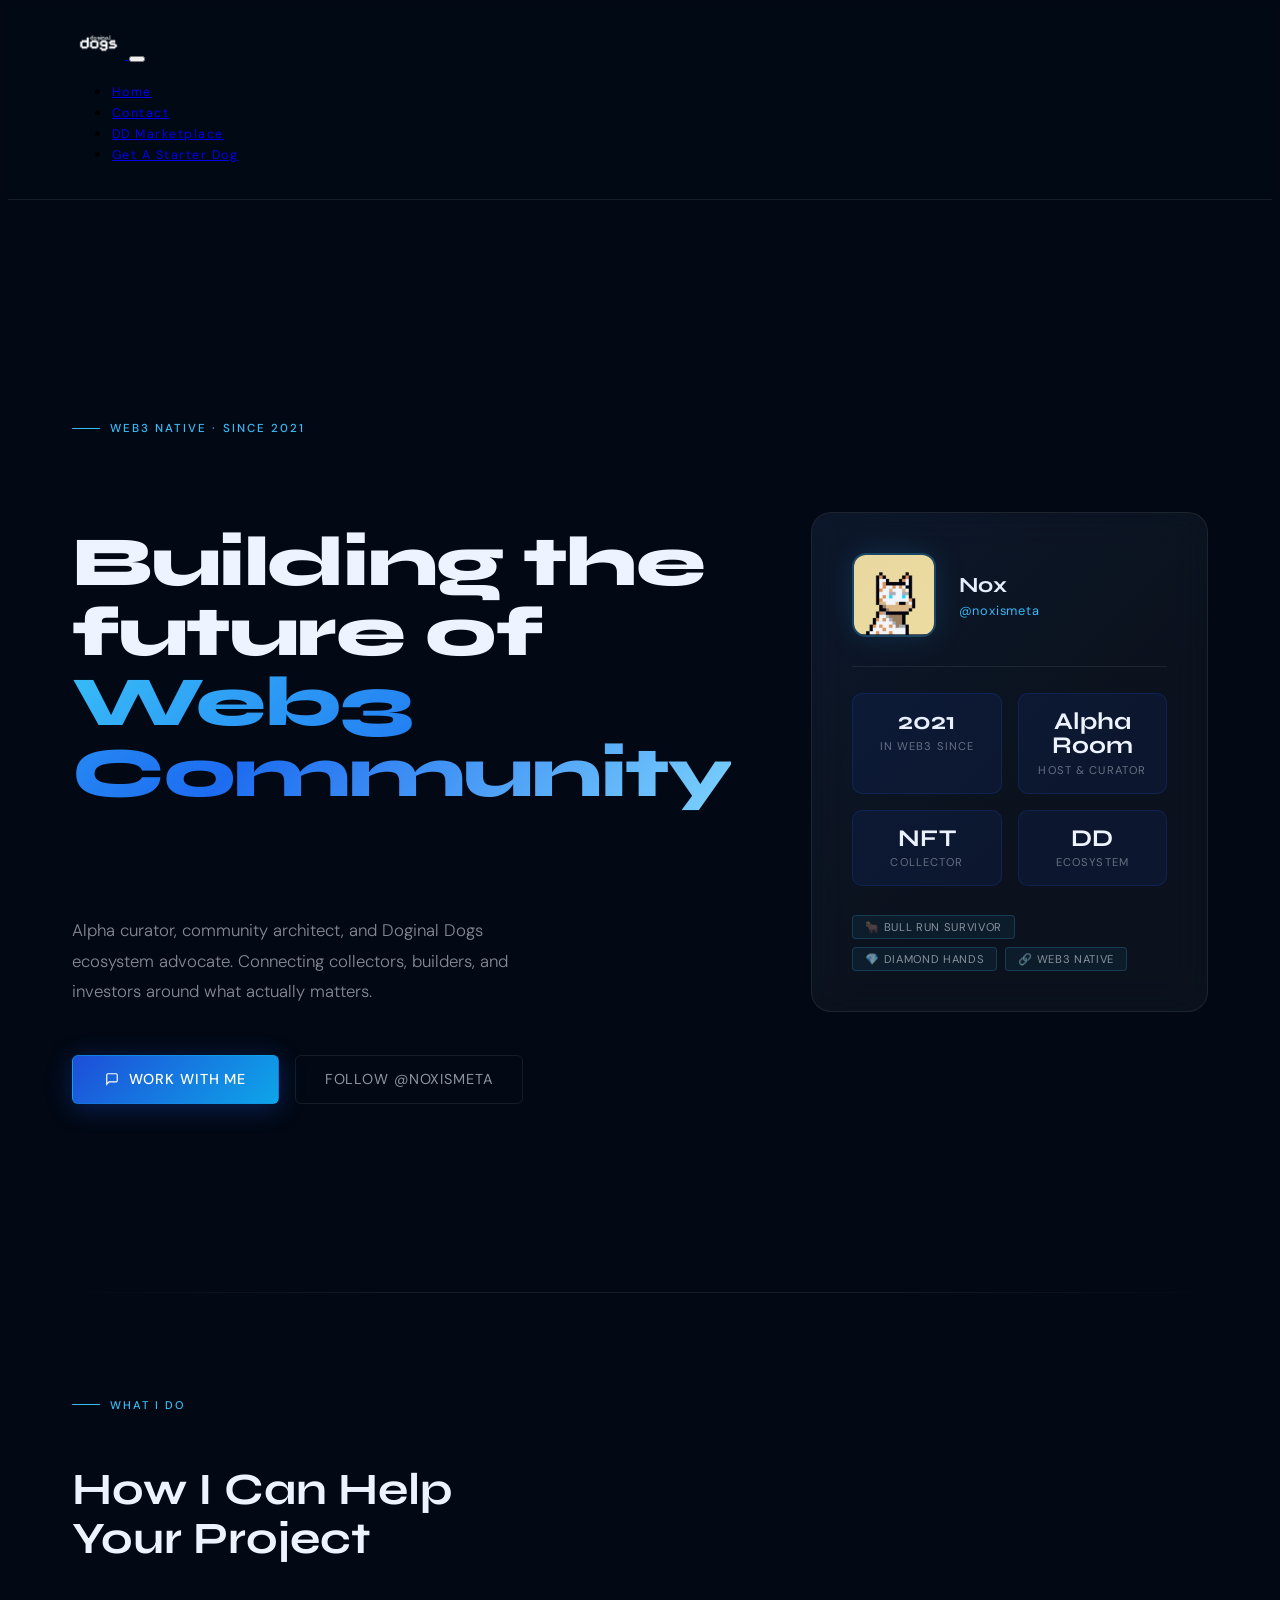
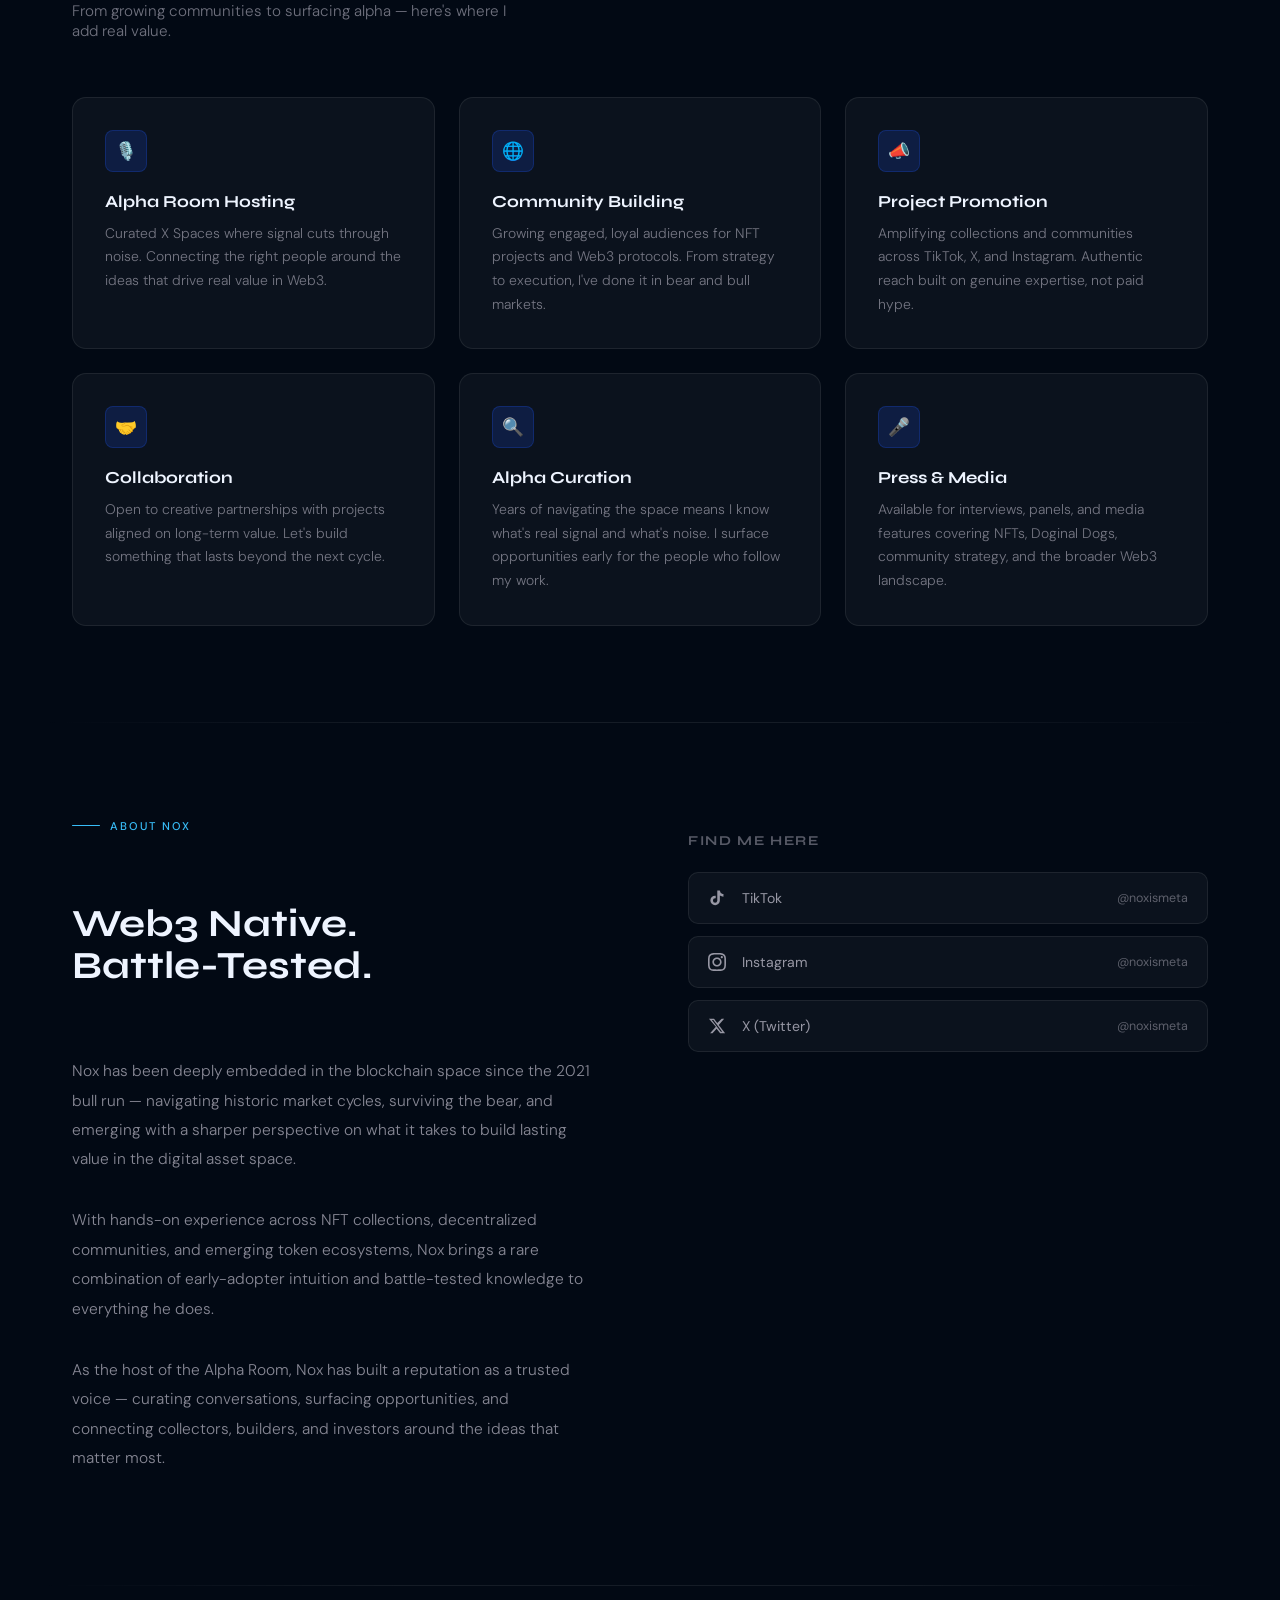
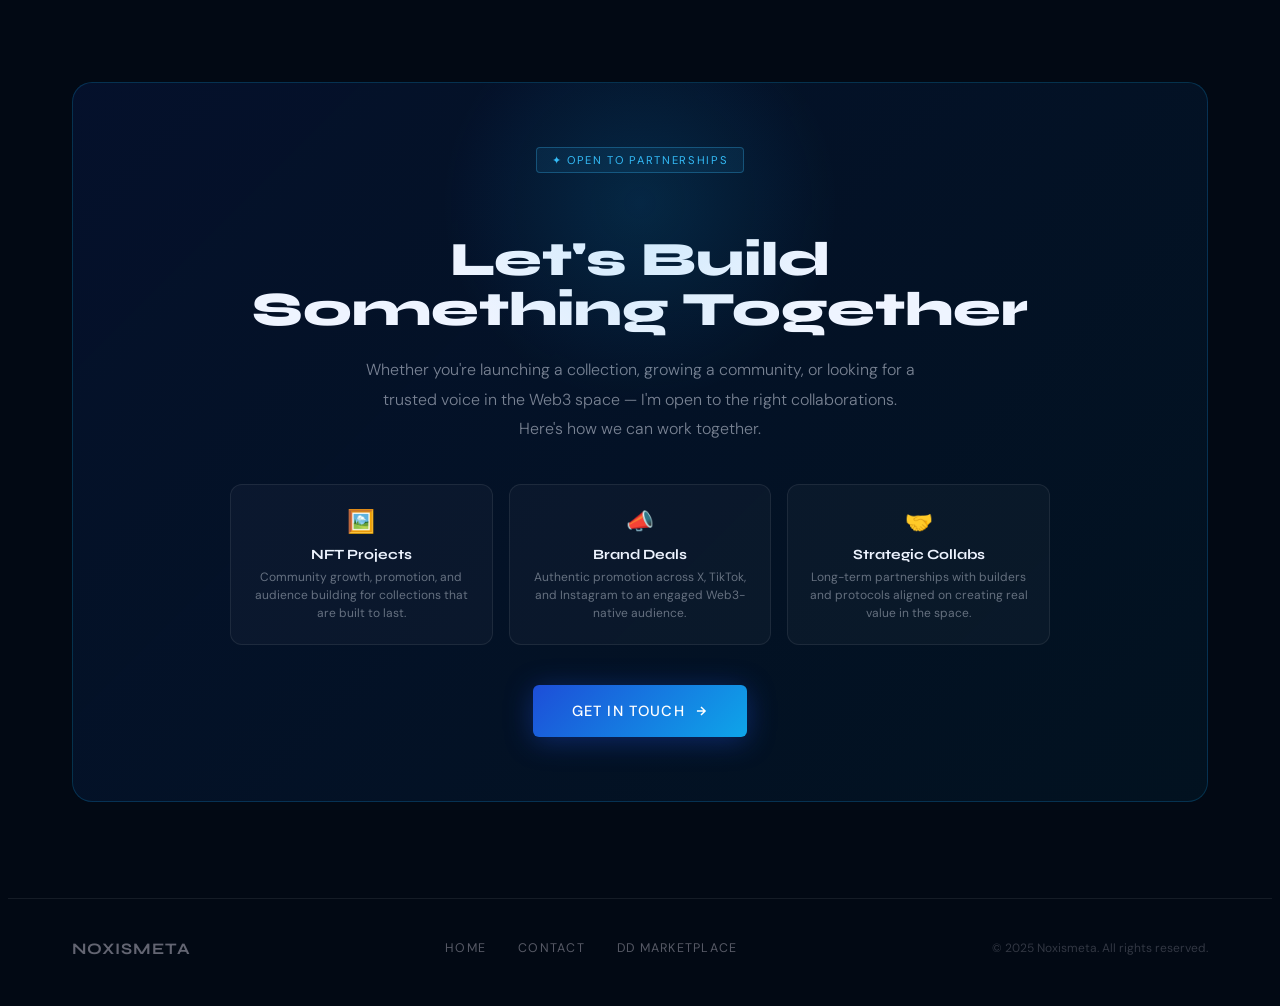
==== commit 35802669: "ess" ====
--- a/index.html
+++ b/index.html
@@ -9,12 +9,12 @@
   <style>
     /* ── Override / extend styles.css for business redesign ── */
     :root {
-      --purple:  #7c3aed;
-      --mid:     #4c1d95;
-      --dark:    #07000d;
-      --white:   #f5f0ff;
-      --accent:  #e879f9;
-      --accent2: #67e8f9;
+      --blue:    #1d6cf0;
+      --blue2:   #0ea5e9;
+      --dark:    #020914;
+      --white:   #eef4ff;
+      --accent:  #38bdf8;
+      --accent2: #7dd3fc;
       --gold:    #f4c86a;
       --glass:   rgba(255,255,255,0.04);
       --border:  rgba(255,255,255,0.08);
@@ -22,22 +22,21 @@
 
     body { font-family: 'DM Sans', sans-serif; background: var(--dark); }
 
-    /* Quieter background — more professional */
     .bg {
       background:
-        radial-gradient(ellipse 70% 50% at 15% 0%, #3b1a6e55 0%, transparent 60%),
-        radial-gradient(ellipse 50% 40% at 85% 90%, #2d0f5244 0%, transparent 55%),
-        linear-gradient(170deg, #140028 0%, #0c001e 45%, #07000d 100%);
+        radial-gradient(ellipse 70% 50% at 15% 0%, #0d2d6e55 0%, transparent 60%),
+        radial-gradient(ellipse 50% 40% at 85% 90%, #0a2a5244 0%, transparent 55%),
+        linear-gradient(170deg, #001440 0%, #000d2e 45%, #020914 100%);
     }
     .blob { opacity: 0.18; }
-    .blob-1 { background: #6d28d9; }
-    .blob-2 { background: #a855f7; }
+    .blob-1 { background: #1d4ed8; }
+    .blob-2 { background: #0ea5e9; }
     .blob-3 { display: none; }
 
     /* ── Nav override ── */
     nav {
       padding: 1.2rem 4rem;
-      background: rgba(7,0,13,0.7);
+      background: rgba(2,9,20,0.8);
       border-bottom: 1px solid var(--border);
     }
     .nav-logo img { height: 32px; }
@@ -82,7 +81,7 @@
       animation: fadeUp 0.6s 0.1s ease both;
     }
     .hero-title span {
-      background: linear-gradient(135deg, #e879f9, #a78bfa 50%, #67e8f9);
+      background: linear-gradient(135deg, #38bdf8, #1d6cf0 50%, #7dd3fc);
       -webkit-background-clip: text; -webkit-text-fill-color: transparent; background-clip: text;
     }
 
@@ -100,25 +99,25 @@
     .btn-primary {
       display: inline-flex; align-items: center; gap: 0.6rem;
       padding: 0.9rem 2rem; border-radius: 6px;
-      background: linear-gradient(135deg, #7c3aed, #a855f7);
+      background: linear-gradient(135deg, #1d4ed8, #0ea5e9);
       color: #fff; font-size: 0.9rem; font-weight: 500;
       text-decoration: none; letter-spacing: 0.06em; text-transform: uppercase;
       font-family: 'DM Sans', sans-serif;
-      border: 1px solid rgba(168,85,247,0.4);
-      box-shadow: 0 4px 24px rgba(124,58,237,0.35);
+      border: 1px solid rgba(14,165,233,0.4);
+      box-shadow: 0 4px 24px rgba(29,78,216,0.35);
       transition: transform 0.2s, box-shadow 0.2s;
     }
-    .btn-primary:hover { transform: translateY(-2px); box-shadow: 0 8px 32px rgba(124,58,237,0.5); }
+    .btn-primary:hover { transform: translateY(-2px); box-shadow: 0 8px 32px rgba(29,78,216,0.5); }
     .btn-ghost {
       display: inline-flex; align-items: center; gap: 0.5rem;
       padding: 0.9rem 1.8rem; border-radius: 6px;
       border: 1px solid var(--border);
-      color: rgba(245,240,255,0.6); font-size: 0.9rem;
+      color: rgba(238,244,255,0.6); font-size: 0.9rem;
       text-decoration: none; letter-spacing: 0.06em; text-transform: uppercase;
       transition: border-color 0.2s, color 0.2s;
       font-family: 'DM Sans', sans-serif;
     }
-    .btn-ghost:hover { border-color: rgba(232,121,249,0.4); color: var(--white); }
+    .btn-ghost:hover { border-color: rgba(56,189,248,0.4); color: var(--white); }
 
     /* Hero right — profile card */
     .hero-card {
@@ -134,7 +133,7 @@
     .hero-card::before {
       content: '';
       position: absolute; inset: 0;
-      background: linear-gradient(135deg, rgba(124,58,237,0.08), transparent 60%);
+      background: linear-gradient(135deg, rgba(29,78,216,0.08), transparent 60%);
       pointer-events: none;
     }
     .hero-card-top {
@@ -143,8 +142,8 @@
     .hero-pfp {
       width: 80px; height: 80px; border-radius: 14px;
       object-fit: cover;
-      border: 2px solid rgba(232,121,249,0.3);
-      box-shadow: 0 0 30px rgba(232,121,249,0.15);
+      border: 2px solid rgba(56,189,248,0.3);
+      box-shadow: 0 0 30px rgba(56,189,248,0.15);
     }
     .hero-card-name { font-family: 'Syne', sans-serif; font-size: 1.35rem; font-weight: 700; color: var(--white); }
     .hero-card-handle { font-size: 0.8rem; color: var(--accent); letter-spacing: 0.06em; margin-top: 0.2rem; }
@@ -156,8 +155,8 @@
       margin-bottom: 1.8rem;
     }
     .stat-item {
-      background: rgba(124,58,237,0.1);
-      border: 1px solid rgba(124,58,237,0.2);
+      background: rgba(29,78,216,0.1);
+      border: 1px solid rgba(29,78,216,0.2);
       border-radius: 10px; padding: 1rem;
       text-align: center;
     }
@@ -165,13 +164,13 @@
       font-family: 'Syne', sans-serif; font-size: 1.5rem; font-weight: 700;
       color: var(--white); line-height: 1;
     }
-    .stat-label { font-size: 0.7rem; color: rgba(245,240,255,0.4); letter-spacing: 0.1em; text-transform: uppercase; margin-top: 0.3rem; }
+    .stat-label { font-size: 0.7rem; color: rgba(238,244,255,0.4); letter-spacing: 0.1em; text-transform: uppercase; margin-top: 0.3rem; }
 
     .card-tags { display: flex; flex-wrap: wrap; gap: 0.5rem; }
     .card-tag {
       font-size: 0.7rem; padding: 0.25rem 0.75rem;
-      border-radius: 4px; border: 1px solid rgba(232,121,249,0.2);
-      background: rgba(232,121,249,0.06); color: rgba(245,240,255,0.55);
+      border-radius: 4px; border: 1px solid rgba(56,189,248,0.2);
+      background: rgba(56,189,248,0.06); color: rgba(238,244,255,0.55);
       letter-spacing: 0.06em; text-transform: uppercase;
     }
 
@@ -215,19 +214,19 @@
       position: relative; overflow: hidden;
     }
     .service-card:hover {
-      border-color: rgba(168,85,247,0.3);
+      border-color: rgba(14,165,233,0.3);
       transform: translateY(-4px);
     }
     .service-card::after {
       content: '';
       position: absolute; bottom: 0; left: 0; right: 0; height: 2px;
-      background: linear-gradient(90deg, #7c3aed, #e879f9);
+      background: linear-gradient(90deg, #1d4ed8, #38bdf8);
       opacity: 0; transition: opacity 0.25s;
     }
     .service-card:hover::after { opacity: 1; }
     .service-icon {
       width: 40px; height: 40px; border-radius: 8px;
-      background: rgba(124,58,237,0.2); border: 1px solid rgba(124,58,237,0.3);
+      background: rgba(29,78,216,0.2); border: 1px solid rgba(29,78,216,0.3);
       display: flex; align-items: center; justify-content: center;
       font-size: 1.1rem; margin-bottom: 1.2rem;
     }
@@ -272,8 +271,8 @@
       transition: border-color 0.2s, color 0.2s, background 0.2s;
     }
     .social-link:hover {
-      border-color: rgba(168,85,247,0.35);
-      background: rgba(124,58,237,0.1);
+      border-color: rgba(14,165,233,0.35);
+      background: rgba(29,78,216,0.1);
       color: var(--white);
     }
     .social-link svg { width: 18px; height: 18px; flex-shrink: 0; }
@@ -287,8 +286,8 @@
       padding: 6rem 4rem;
     }
     .partner-card {
-      background: linear-gradient(135deg, rgba(124,58,237,0.12), rgba(168,85,247,0.06));
-      border: 1px solid rgba(168,85,247,0.22);
+      background: linear-gradient(135deg, rgba(29,78,216,0.12), rgba(14,165,233,0.06));
+      border: 1px solid rgba(14,165,233,0.22);
       border-radius: 20px; padding: 4rem;
       position: relative; overflow: hidden;
       text-align: center;
@@ -297,14 +296,14 @@
       content: '';
       position: absolute; top: -80px; left: 50%; transform: translateX(-50%);
       width: 400px; height: 400px; border-radius: 50%;
-      background: radial-gradient(circle, rgba(168,85,247,0.15), transparent 70%);
+      background: radial-gradient(circle, rgba(14,165,233,0.15), transparent 70%);
       pointer-events: none;
     }
     .partner-badge {
       display: inline-flex; align-items: center; gap: 0.5rem;
       font-size: 0.7rem; letter-spacing: 0.15em; text-transform: uppercase;
-      color: var(--accent); border: 1px solid rgba(232,121,249,0.3);
-      background: rgba(232,121,249,0.08); border-radius: 4px;
+      color: var(--accent); border: 1px solid rgba(56,189,248,0.3);
+      background: rgba(56,189,248,0.08); border-radius: 4px;
       padding: 0.3rem 0.9rem; margin-bottom: 1.4rem;
     }
     .partner-title {
@@ -313,7 +312,7 @@
     }
     .partner-desc {
       font-size: 1rem; font-weight: 300; line-height: 1.85;
-      color: rgba(245,240,255,0.5); max-width: 560px; margin: 0 auto 2.5rem;
+      color: rgba(238,244,255,0.5); max-width: 560px; margin: 0 auto 2.5rem;
     }
     .partner-options {
       display: grid; grid-template-columns: repeat(3, 1fr); gap: 1rem;
@@ -325,26 +324,26 @@
       transition: border-color 0.2s, background 0.2s;
     }
     .partner-option:hover {
-      border-color: rgba(232,121,249,0.3);
-      background: rgba(124,58,237,0.1);
+      border-color: rgba(56,189,248,0.3);
+      background: rgba(29,78,216,0.1);
     }
     .partner-option-icon { font-size: 1.4rem; margin-bottom: 0.6rem; }
     .partner-option-name {
       font-family: 'Syne', sans-serif; font-size: 0.88rem; font-weight: 700;
       color: var(--white); margin-bottom: 0.3rem;
     }
-    .partner-option-desc { font-size: 0.75rem; color: rgba(245,240,255,0.4); line-height: 1.5; }
+    .partner-option-desc { font-size: 0.75rem; color: rgba(238,244,255,0.4); line-height: 1.5; }
     .partner-cta {
       display: inline-flex; align-items: center; gap: 0.6rem;
       padding: 1rem 2.4rem; border-radius: 6px;
-      background: linear-gradient(135deg, #7c3aed, #e879f9);
+      background: linear-gradient(135deg, #1d4ed8, #0ea5e9);
       color: #fff; font-size: 0.92rem; font-weight: 500; text-decoration: none;
       letter-spacing: 0.08em; text-transform: uppercase;
       font-family: 'DM Sans', sans-serif;
-      box-shadow: 0 4px 28px rgba(124,58,237,0.4);
+      box-shadow: 0 4px 28px rgba(29,78,216,0.4);
       transition: transform 0.2s, box-shadow 0.2s;
     }
-    .partner-cta:hover { transform: translateY(-2px); box-shadow: 0 8px 36px rgba(124,58,237,0.55); }
+    .partner-cta:hover { transform: translateY(-2px); box-shadow: 0 8px 36px rgba(29,78,216,0.55); }
 
     /* ── Footer ── */
     footer {
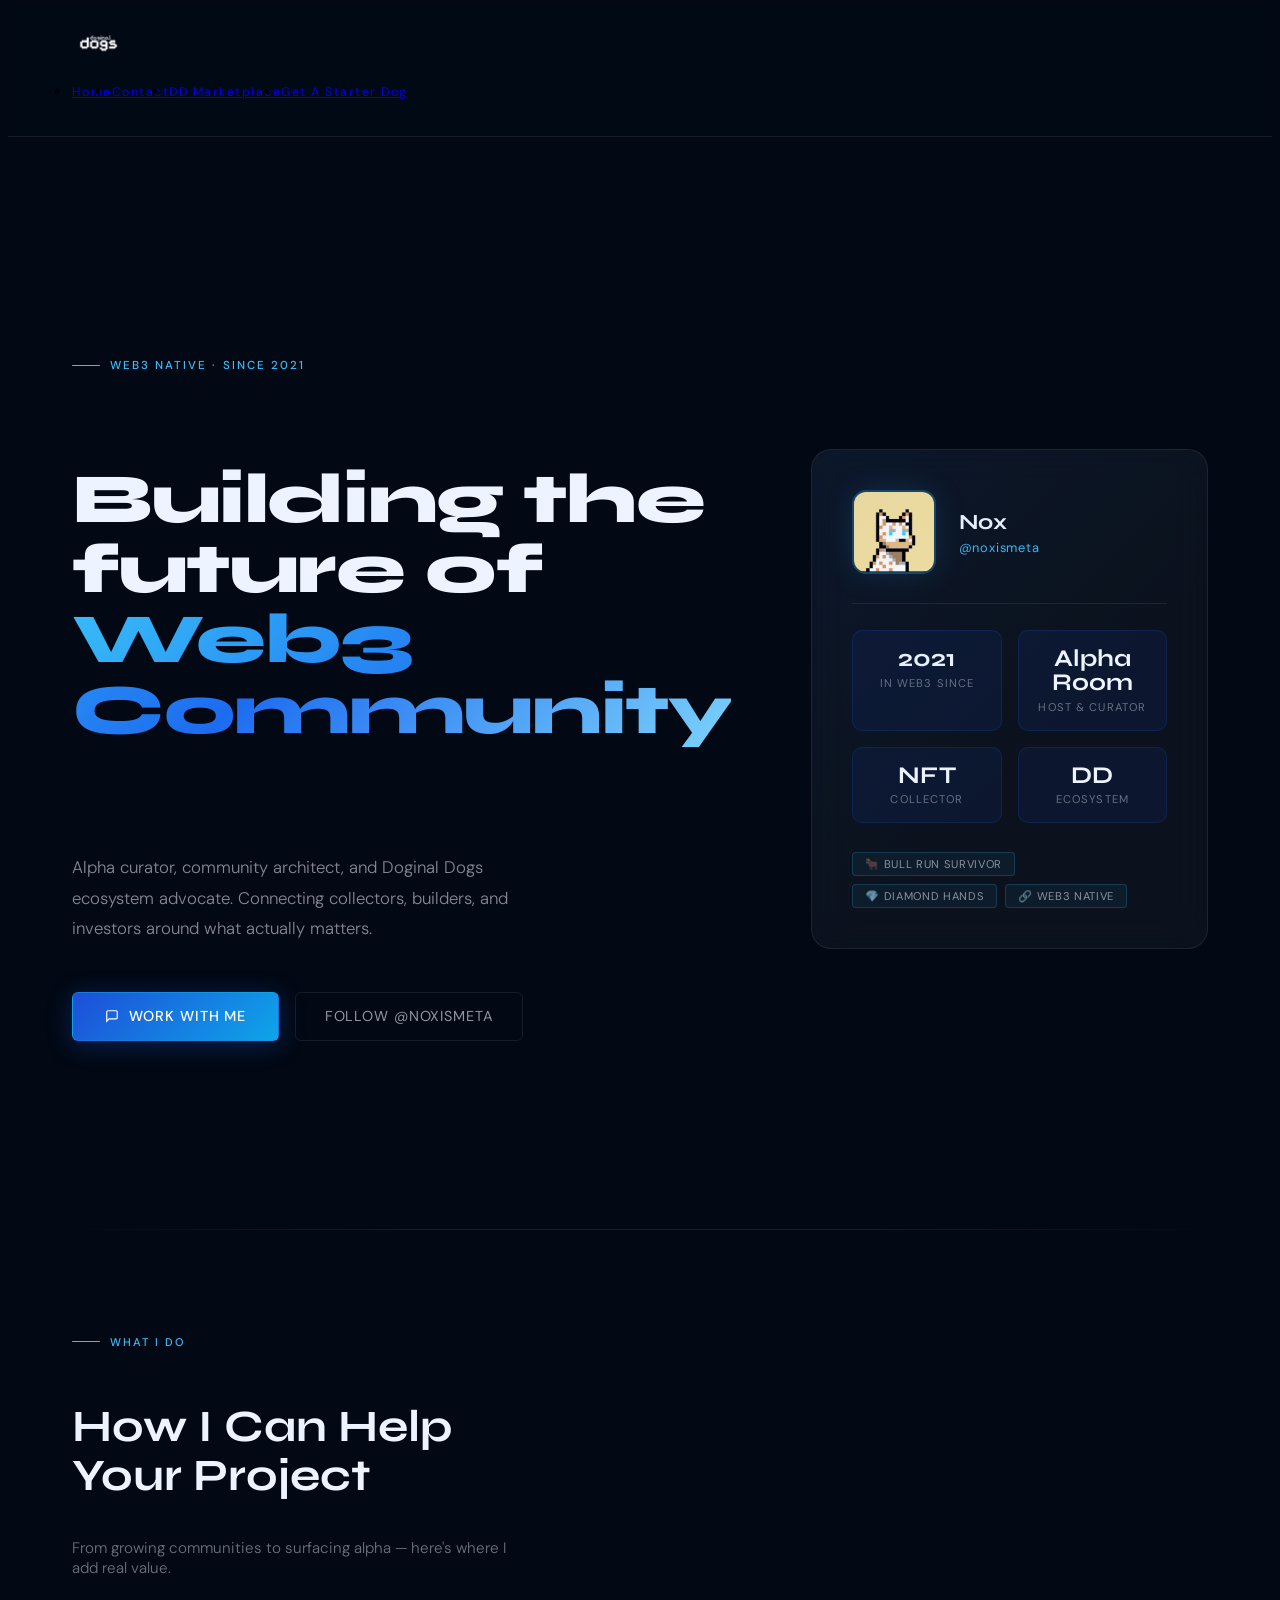
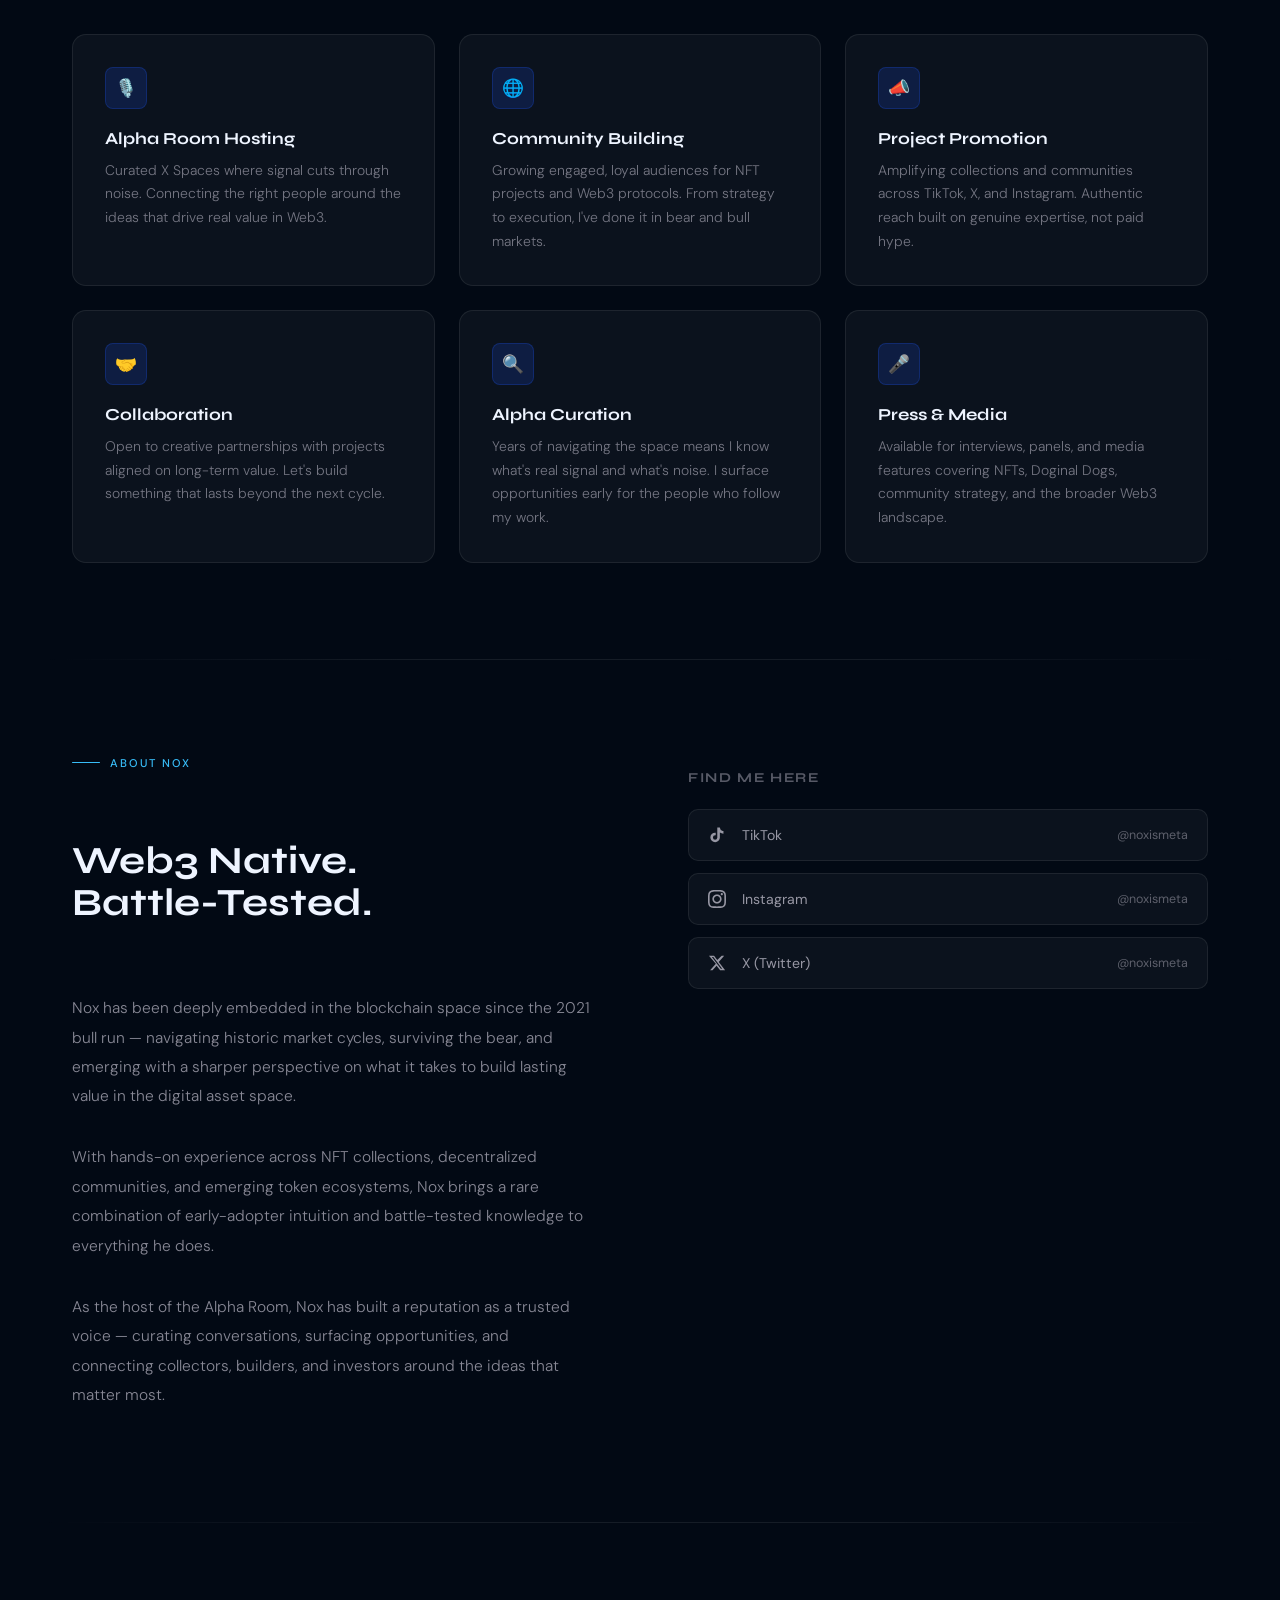
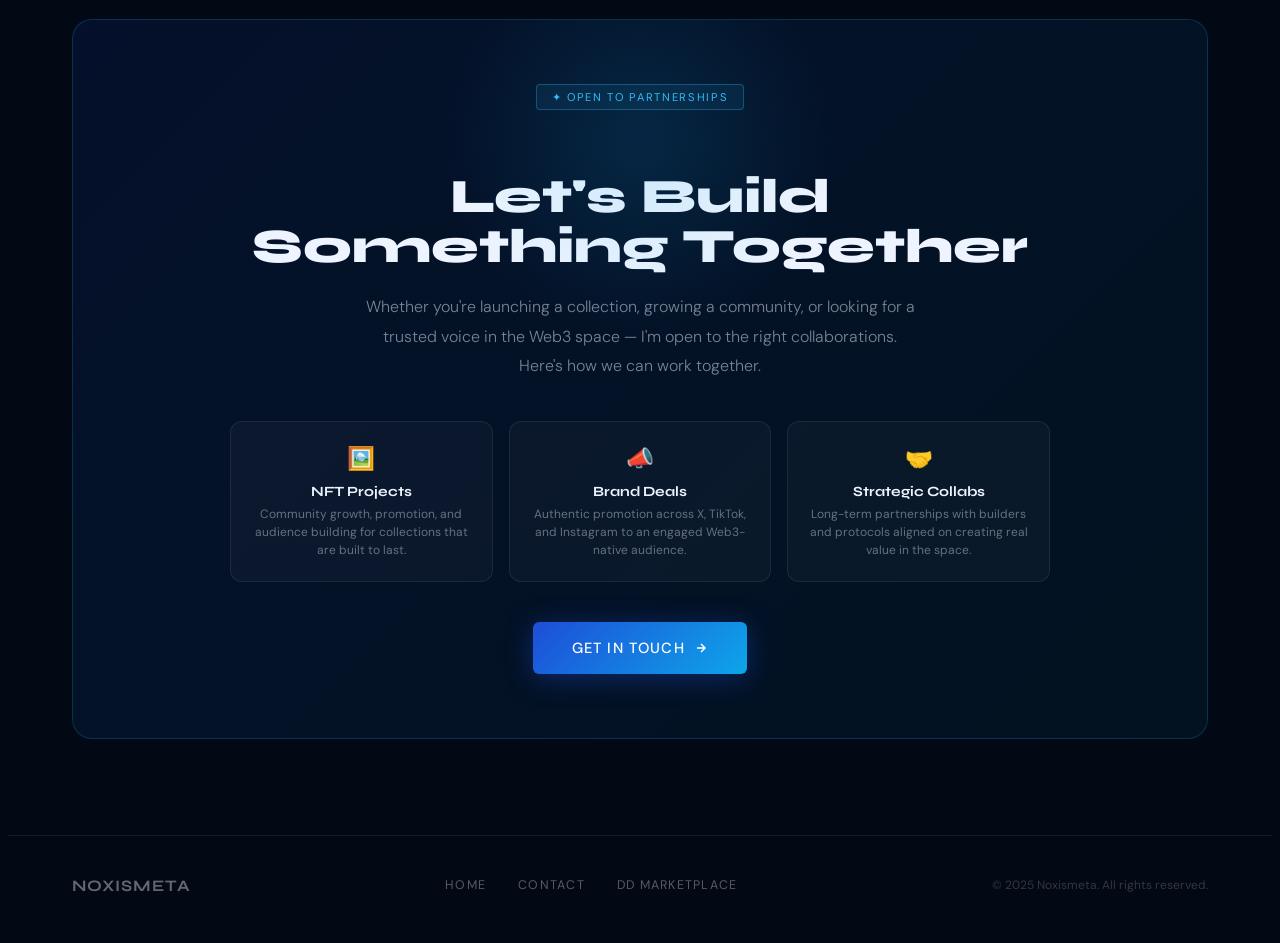
==== commit 470a35dc: "es" ====
--- a/index.html
+++ b/index.html
@@ -41,6 +41,12 @@
     }
     .nav-logo img { height: 32px; }
     .nav-links a { font-size: 0.78rem; letter-spacing: 0.12em; }
+
+    /* Hide hamburger on desktop, hide nav-links dropdown on mobile by default */
+    @media (min-width: 641px) {
+      .nav-toggle { display: none !important; }
+      .nav-links { display: flex !important; position: static; background: none; padding: 0; border: none; }
+    }
 
     /* ── Hero ── */
     .hero {
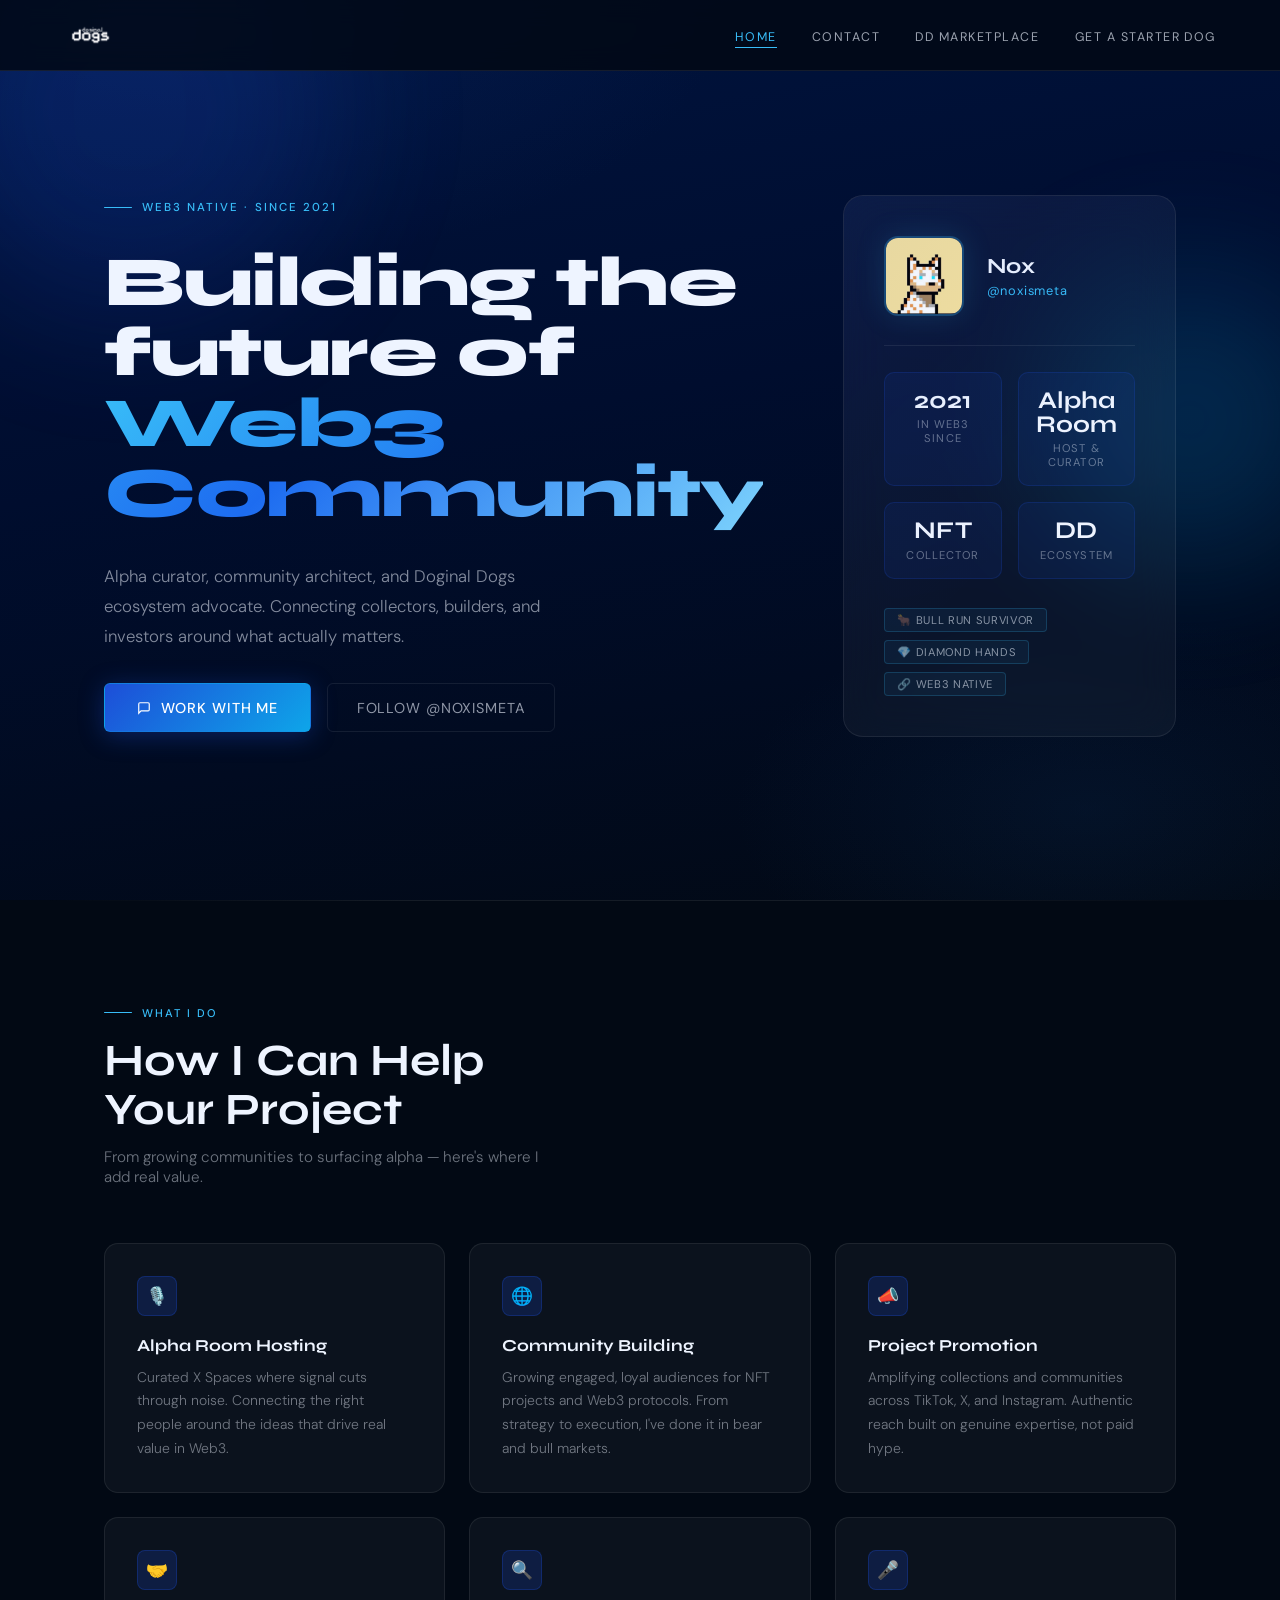
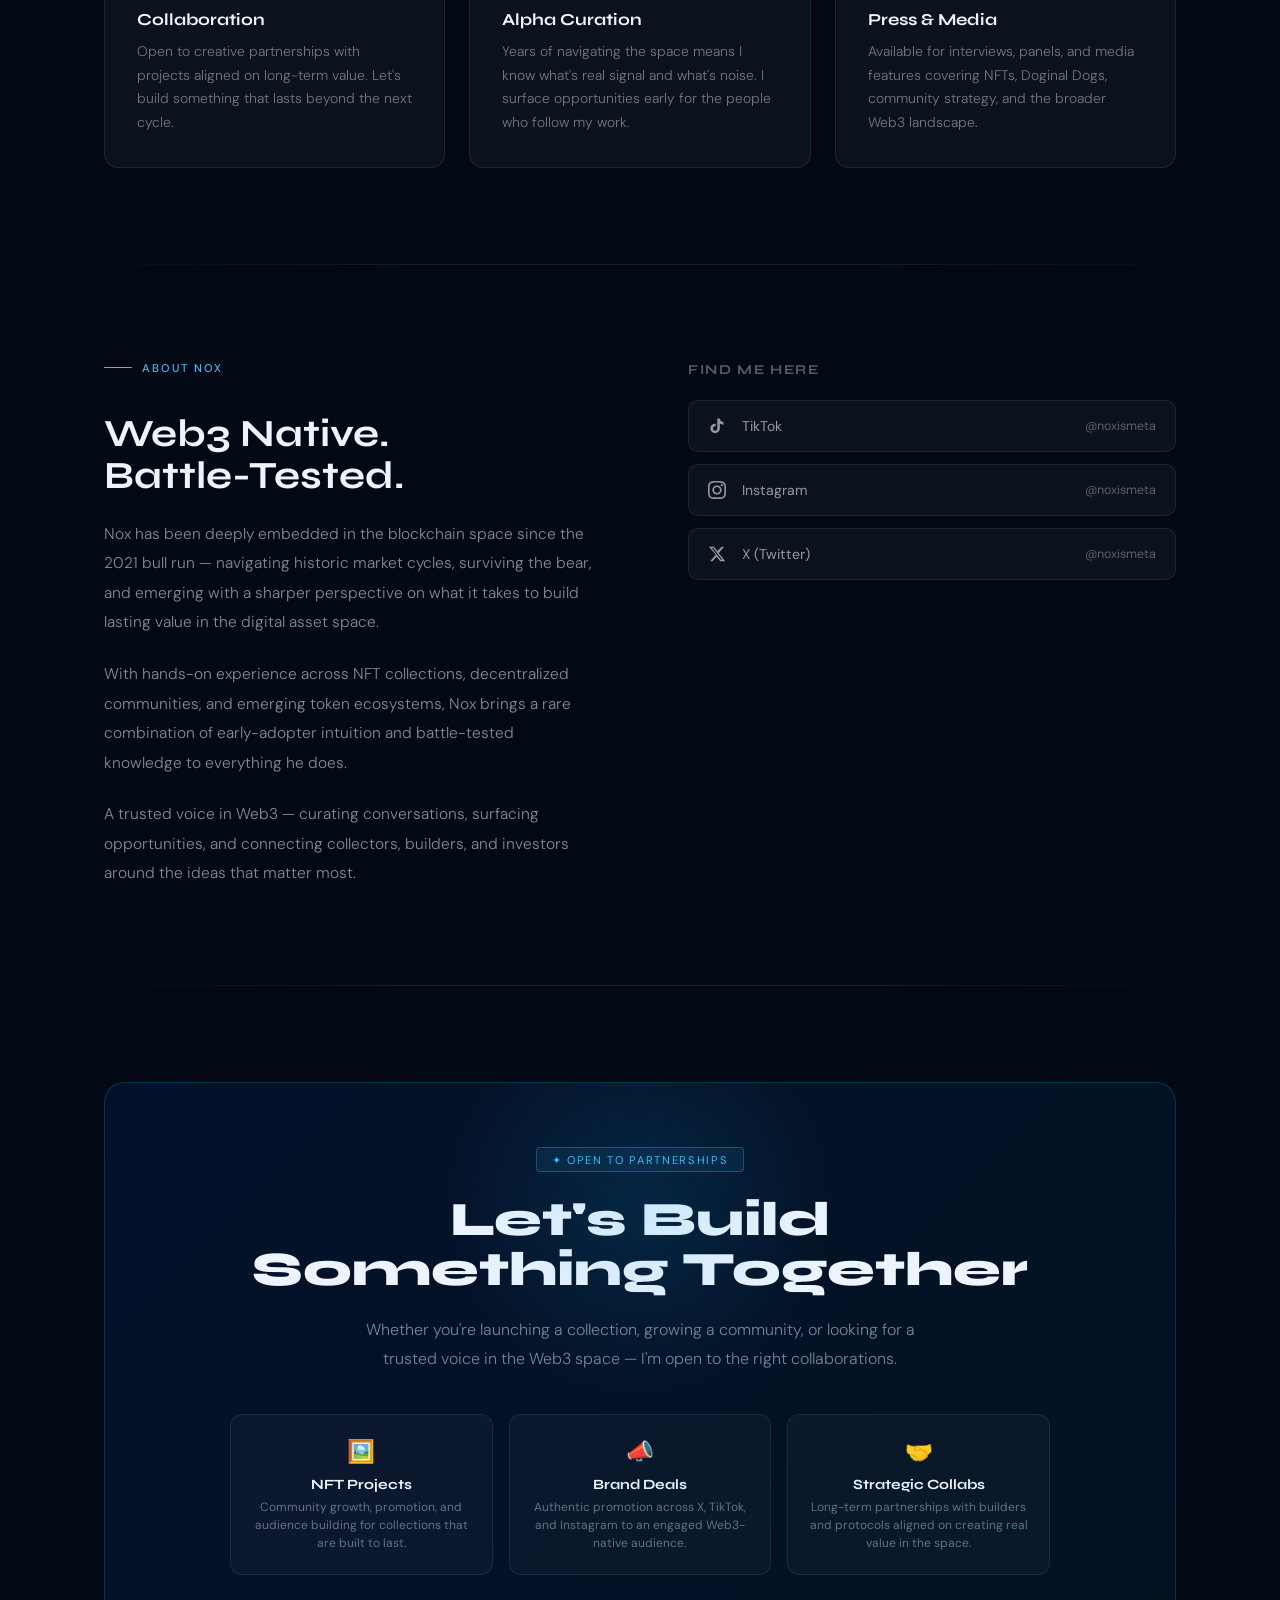
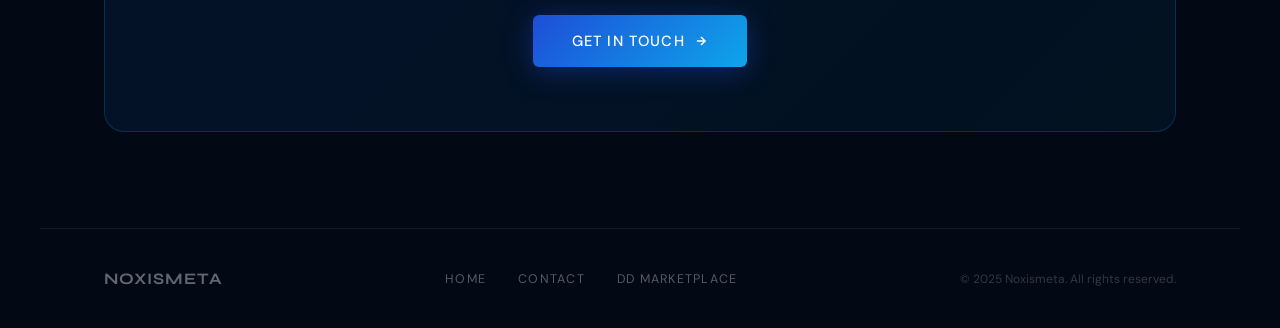
==== commit 7a5a4553: "ess" ====
--- a/index.html
+++ b/index.html
@@ -5,380 +5,139 @@
   <meta name="viewport" content="width=device-width, initial-scale=1.0"/>
   <title>Nox — Web3 Strategist & Community Builder</title>
   <link href="https://fonts.googleapis.com/css2?family=Syne:wght@400;600;700;800&family=DM+Sans:ital,wght@0,300;0,400;0,500;1,300&display=swap" rel="stylesheet"/>
-  <link rel="stylesheet" href="styles.css"/>
   <style>
-    /* ── Override / extend styles.css for business redesign ── */
+    *, *::before, *::after { margin: 0; padding: 0; box-sizing: border-box; }
     :root {
-      --blue:    #1d6cf0;
-      --blue2:   #0ea5e9;
-      --dark:    #020914;
-      --white:   #eef4ff;
-      --accent:  #38bdf8;
-      --accent2: #7dd3fc;
-      --gold:    #f4c86a;
-      --glass:   rgba(255,255,255,0.04);
-      --border:  rgba(255,255,255,0.08);
-    }
-
-    body { font-family: 'DM Sans', sans-serif; background: var(--dark); }
+      --dark:  #020914; --white: #eef4ff;
+      --accent: #38bdf8; --accent2: #7dd3fc;
+      --glass: rgba(255,255,255,0.04); --border: rgba(255,255,255,0.08);
+    }
+    html { scroll-behavior: smooth; }
+    body { font-family: 'DM Sans', sans-serif; background: var(--dark); color: var(--white); overflow-x: hidden; }
 
     .bg {
+      position: fixed; inset: 0; z-index: 0;
       background:
         radial-gradient(ellipse 70% 50% at 15% 0%, #0d2d6e55 0%, transparent 60%),
         radial-gradient(ellipse 50% 40% at 85% 90%, #0a2a5244 0%, transparent 55%),
         linear-gradient(170deg, #001440 0%, #000d2e 45%, #020914 100%);
     }
-    .blob { opacity: 0.18; }
-    .blob-1 { background: #1d4ed8; }
-    .blob-2 { background: #0ea5e9; }
-    .blob-3 { display: none; }
-
-    /* ── Nav override ── */
+    .blob { position: fixed; border-radius: 50%; filter: blur(70px); opacity: 0.18; z-index: 0; animation: drift 14s ease-in-out infinite alternate; }
+    .blob-1 { width: 420px; height: 420px; background: #1d4ed8; top: -100px; left: -80px; }
+    .blob-2 { width: 300px; height: 300px; background: #0ea5e9; top: 30%; right: -60px; animation-delay: -4s; }
+    @keyframes drift { from { transform: translate(0,0) scale(1); } to { transform: translate(30px,20px) scale(1.08); } }
+    @keyframes fadeUp { from { opacity: 0; transform: translateY(20px); } to { opacity: 1; transform: translateY(0); } }
+
+    /* NAV */
     nav {
+      position: fixed; top: 0; left: 0; right: 0; z-index: 100;
+      display: flex; align-items: center; justify-content: space-between;
       padding: 1.2rem 4rem;
-      background: rgba(2,9,20,0.8);
-      border-bottom: 1px solid var(--border);
-    }
-    .nav-logo img { height: 32px; }
-    .nav-links a { font-size: 0.78rem; letter-spacing: 0.12em; }
-
-    /* Hide hamburger on desktop, hide nav-links dropdown on mobile by default */
-    @media (min-width: 641px) {
-      .nav-toggle { display: none !important; }
-      .nav-links { display: flex !important; position: static; background: none; padding: 0; border: none; }
-    }
-
-    /* ── Hero ── */
-    .hero {
-      position: relative; z-index: 10;
-      min-height: 100vh;
-      display: flex; align-items: center;
-      padding: 7rem 4rem 5rem;
-      max-width: 1200px;
-      margin: 0 auto;
-    }
-    .hero-grid {
-      display: grid;
-      grid-template-columns: 1fr 1fr;
-      gap: 5rem;
-      align-items: center;
-      width: 100%;
-    }
+      background: rgba(2,9,20,0.85); border-bottom: 1px solid var(--border);
+      backdrop-filter: blur(12px);
+    }
+    .nav-logo { display: flex; align-items: center; text-decoration: none; }
+    .nav-logo img { height: 32px; pointer-events: none; }
+    .nav-links { display: flex; gap: 2.2rem; list-style: none; }
+    .nav-links a {
+      color: rgba(238,244,255,0.65); text-decoration: none; font-size: 0.78rem;
+      font-weight: 400; letter-spacing: 0.12em; text-transform: uppercase;
+      transition: color 0.2s; position: relative;
+    }
+    .nav-links a::after { content: ''; position: absolute; left: 0; bottom: -3px; width: 0; height: 1px; background: var(--accent); transition: width 0.3s; }
+    .nav-links a:hover { color: var(--white); }
+    .nav-links a:hover::after, .nav-links a.active::after { width: 100%; }
+    .nav-links a.active { color: var(--accent); }
+    .nav-toggle { display: none; flex-direction: column; gap: 5px; background: none; border: none; cursor: pointer; padding: 4px; z-index: 110; }
+    .nav-toggle span { display: block; width: 24px; height: 2px; background: var(--white); border-radius: 2px; transition: transform 0.3s, opacity 0.3s; }
+    .nav-toggle.open span:nth-child(1) { transform: translateY(7px) rotate(45deg); }
+    .nav-toggle.open span:nth-child(2) { opacity: 0; }
+    .nav-toggle.open span:nth-child(3) { transform: translateY(-7px) rotate(-45deg); }
+
+    /* SHARED */
+    .eyebrow { display: inline-flex; align-items: center; gap: 0.6rem; font-size: 0.72rem; letter-spacing: 0.18em; text-transform: uppercase; color: var(--accent); font-weight: 500; animation: fadeUp 0.6s ease both; }
+    .eyebrow-line { display: inline-block; width: 28px; height: 1px; background: var(--accent); border-radius: 999px; }
+    .section-label { display: inline-flex; align-items: center; gap: 0.6rem; font-size: 0.7rem; letter-spacing: 0.18em; text-transform: uppercase; color: var(--accent); margin-bottom: 1rem; font-weight: 500; }
+    .section-title { font-family: 'Syne', sans-serif; font-size: clamp(2rem,3.5vw,2.8rem); font-weight: 700; color: var(--white); line-height: 1.1; }
+    .section-sub { font-size: 0.95rem; font-weight: 300; color: rgba(238,244,255,0.45); margin-top: 0.8rem; max-width: 460px; }
+    .section-divider { position: relative; z-index: 10; width: 100%; height: 1px; background: linear-gradient(90deg, transparent, rgba(255,255,255,0.08) 30%, rgba(255,255,255,0.08) 70%, transparent); max-width: 1200px; margin: 0 auto; }
+
+    /* HERO */
+    .hero { position: relative; z-index: 10; min-height: 100vh; display: flex; align-items: center; padding: 7rem 4rem 5rem; max-width: 1200px; margin: 0 auto; }
+    .hero-grid { display: grid; grid-template-columns: 1fr 1fr; gap: 5rem; align-items: center; width: 100%; }
     .hero-left { display: flex; flex-direction: column; gap: 2rem; }
-
-    .eyebrow {
-      display: inline-flex; align-items: center; gap: 0.6rem;
-      font-size: 0.72rem; letter-spacing: 0.18em; text-transform: uppercase;
-      color: var(--accent); font-weight: 500;
-      animation: fadeUp 0.6s ease both;
-    }
-    .eyebrow-line {
-      display: inline-block; width: 28px; height: 1px;
-      background: var(--accent); border-radius: 999px;
-    }
-
-    .hero-title {
-      font-family: 'Syne', sans-serif;
-      font-size: clamp(3rem, 5.5vw, 5.2rem);
-      font-weight: 800;
-      line-height: 1.0;
-      letter-spacing: -0.02em;
-      color: var(--white);
-      animation: fadeUp 0.6s 0.1s ease both;
-    }
-    .hero-title span {
-      background: linear-gradient(135deg, #38bdf8, #1d6cf0 50%, #7dd3fc);
-      -webkit-background-clip: text; -webkit-text-fill-color: transparent; background-clip: text;
-    }
-
-    .hero-desc {
-      font-size: 1.05rem; font-weight: 300; line-height: 1.8;
-      color: rgba(245,240,255,0.55);
-      max-width: 480px;
-      animation: fadeUp 0.6s 0.2s ease both;
-    }
-
-    .hero-cta {
-      display: flex; align-items: center; gap: 1rem; flex-wrap: wrap;
-      animation: fadeUp 0.6s 0.3s ease both;
-    }
-    .btn-primary {
-      display: inline-flex; align-items: center; gap: 0.6rem;
-      padding: 0.9rem 2rem; border-radius: 6px;
-      background: linear-gradient(135deg, #1d4ed8, #0ea5e9);
-      color: #fff; font-size: 0.9rem; font-weight: 500;
-      text-decoration: none; letter-spacing: 0.06em; text-transform: uppercase;
-      font-family: 'DM Sans', sans-serif;
-      border: 1px solid rgba(14,165,233,0.4);
-      box-shadow: 0 4px 24px rgba(29,78,216,0.35);
-      transition: transform 0.2s, box-shadow 0.2s;
-    }
+    .hero-title { font-family: 'Syne', sans-serif; font-size: clamp(3rem,5.5vw,5.2rem); font-weight: 800; line-height: 1; letter-spacing: -0.02em; color: var(--white); animation: fadeUp 0.6s 0.1s ease both; }
+    .hero-title span { background: linear-gradient(135deg, #38bdf8, #1d6cf0 50%, #7dd3fc); -webkit-background-clip: text; -webkit-text-fill-color: transparent; background-clip: text; }
+    .hero-desc { font-size: 1.05rem; font-weight: 300; line-height: 1.8; color: rgba(238,244,255,0.55); max-width: 480px; animation: fadeUp 0.6s 0.2s ease both; }
+    .hero-cta { display: flex; align-items: center; gap: 1rem; flex-wrap: wrap; animation: fadeUp 0.6s 0.3s ease both; }
+    .btn-primary { display: inline-flex; align-items: center; gap: 0.6rem; padding: 0.9rem 2rem; border-radius: 6px; background: linear-gradient(135deg, #1d4ed8, #0ea5e9); color: #fff; font-size: 0.9rem; font-weight: 500; text-decoration: none; letter-spacing: 0.06em; text-transform: uppercase; font-family: 'DM Sans', sans-serif; border: 1px solid rgba(14,165,233,0.4); box-shadow: 0 4px 24px rgba(29,78,216,0.35); transition: transform 0.2s, box-shadow 0.2s; }
     .btn-primary:hover { transform: translateY(-2px); box-shadow: 0 8px 32px rgba(29,78,216,0.5); }
-    .btn-ghost {
-      display: inline-flex; align-items: center; gap: 0.5rem;
-      padding: 0.9rem 1.8rem; border-radius: 6px;
-      border: 1px solid var(--border);
-      color: rgba(238,244,255,0.6); font-size: 0.9rem;
-      text-decoration: none; letter-spacing: 0.06em; text-transform: uppercase;
-      transition: border-color 0.2s, color 0.2s;
-      font-family: 'DM Sans', sans-serif;
-    }
+    .btn-ghost { display: inline-flex; align-items: center; gap: 0.5rem; padding: 0.9rem 1.8rem; border-radius: 6px; border: 1px solid var(--border); color: rgba(238,244,255,0.6); font-size: 0.9rem; text-decoration: none; letter-spacing: 0.06em; text-transform: uppercase; transition: border-color 0.2s, color 0.2s; font-family: 'DM Sans', sans-serif; }
     .btn-ghost:hover { border-color: rgba(56,189,248,0.4); color: var(--white); }
-
-    /* Hero right — profile card */
-    .hero-card {
-      position: relative;
-      background: var(--glass);
-      border: 1px solid var(--border);
-      border-radius: 20px;
-      padding: 2.5rem;
-      backdrop-filter: blur(20px);
-      animation: fadeUp 0.6s 0.15s ease both;
-      overflow: hidden;
-    }
-    .hero-card::before {
-      content: '';
-      position: absolute; inset: 0;
-      background: linear-gradient(135deg, rgba(29,78,216,0.08), transparent 60%);
-      pointer-events: none;
-    }
-    .hero-card-top {
-      display: flex; align-items: center; gap: 1.4rem; margin-bottom: 1.8rem;
-    }
-    .hero-pfp {
-      width: 80px; height: 80px; border-radius: 14px;
-      object-fit: cover;
-      border: 2px solid rgba(56,189,248,0.3);
-      box-shadow: 0 0 30px rgba(56,189,248,0.15);
-    }
+    .hero-card { position: relative; background: var(--glass); border: 1px solid var(--border); border-radius: 20px; padding: 2.5rem; backdrop-filter: blur(20px); animation: fadeUp 0.6s 0.15s ease both; overflow: hidden; }
+    .hero-card::before { content: ''; position: absolute; inset: 0; background: linear-gradient(135deg, rgba(29,78,216,0.08), transparent 60%); pointer-events: none; }
+    .hero-card-top { display: flex; align-items: center; gap: 1.4rem; margin-bottom: 1.8rem; }
+    .hero-pfp { width: 80px; height: 80px; border-radius: 14px; object-fit: cover; border: 2px solid rgba(56,189,248,0.3); box-shadow: 0 0 30px rgba(56,189,248,0.15); }
     .hero-card-name { font-family: 'Syne', sans-serif; font-size: 1.35rem; font-weight: 700; color: var(--white); }
     .hero-card-handle { font-size: 0.8rem; color: var(--accent); letter-spacing: 0.06em; margin-top: 0.2rem; }
-
     .hero-card-divider { width: 100%; height: 1px; background: var(--border); margin-bottom: 1.6rem; }
-
-    .stats-grid {
-      display: grid; grid-template-columns: 1fr 1fr; gap: 1rem;
-      margin-bottom: 1.8rem;
-    }
-    .stat-item {
-      background: rgba(29,78,216,0.1);
-      border: 1px solid rgba(29,78,216,0.2);
-      border-radius: 10px; padding: 1rem;
-      text-align: center;
-    }
-    .stat-num {
-      font-family: 'Syne', sans-serif; font-size: 1.5rem; font-weight: 700;
-      color: var(--white); line-height: 1;
-    }
+    .stats-grid { display: grid; grid-template-columns: 1fr 1fr; gap: 1rem; margin-bottom: 1.8rem; }
+    .stat-item { background: rgba(29,78,216,0.1); border: 1px solid rgba(29,78,216,0.2); border-radius: 10px; padding: 1rem; text-align: center; }
+    .stat-num { font-family: 'Syne', sans-serif; font-size: 1.5rem; font-weight: 700; color: var(--white); line-height: 1; }
     .stat-label { font-size: 0.7rem; color: rgba(238,244,255,0.4); letter-spacing: 0.1em; text-transform: uppercase; margin-top: 0.3rem; }
-
     .card-tags { display: flex; flex-wrap: wrap; gap: 0.5rem; }
-    .card-tag {
-      font-size: 0.7rem; padding: 0.25rem 0.75rem;
-      border-radius: 4px; border: 1px solid rgba(56,189,248,0.2);
-      background: rgba(56,189,248,0.06); color: rgba(238,244,255,0.55);
-      letter-spacing: 0.06em; text-transform: uppercase;
-    }
-
-    /* ── Divider line ── */
-    .section-divider {
-      position: relative; z-index: 10;
-      width: 100%; height: 1px;
-      background: linear-gradient(90deg, transparent, rgba(255,255,255,0.08) 30%, rgba(255,255,255,0.08) 70%, transparent);
-      max-width: 1200px; margin: 0 auto;
-    }
-
-    /* ── Services ── */
-    .services {
-      position: relative; z-index: 10;
-      max-width: 1200px; margin: 0 auto;
-      padding: 6rem 4rem;
-    }
+    .card-tag { font-size: 0.7rem; padding: 0.25rem 0.75rem; border-radius: 4px; border: 1px solid rgba(56,189,248,0.2); background: rgba(56,189,248,0.06); color: rgba(238,244,255,0.55); letter-spacing: 0.06em; text-transform: uppercase; }
+
+    /* SERVICES */
+    .services { position: relative; z-index: 10; max-width: 1200px; margin: 0 auto; padding: 6rem 4rem; }
     .section-header { margin-bottom: 3.5rem; }
-    .section-label {
-      display: inline-flex; align-items: center; gap: 0.6rem;
-      font-size: 0.7rem; letter-spacing: 0.18em; text-transform: uppercase;
-      color: var(--accent); margin-bottom: 1rem; font-weight: 500;
-    }
-    .section-title {
-      font-family: 'Syne', sans-serif;
-      font-size: clamp(2rem, 3.5vw, 2.8rem);
-      font-weight: 700; color: var(--white); line-height: 1.1;
-    }
-    .section-sub {
-      font-size: 0.95rem; font-weight: 300;
-      color: rgba(245,240,255,0.45); margin-top: 0.8rem; max-width: 460px;
-    }
-
-    .services-grid {
-      display: grid; grid-template-columns: repeat(3, 1fr); gap: 1.5rem;
-    }
-    .service-card {
-      background: var(--glass); border: 1px solid var(--border);
-      border-radius: 14px; padding: 2rem;
-      transition: border-color 0.25s, transform 0.25s;
-      position: relative; overflow: hidden;
-    }
-    .service-card:hover {
-      border-color: rgba(14,165,233,0.3);
-      transform: translateY(-4px);
-    }
-    .service-card::after {
-      content: '';
-      position: absolute; bottom: 0; left: 0; right: 0; height: 2px;
-      background: linear-gradient(90deg, #1d4ed8, #38bdf8);
-      opacity: 0; transition: opacity 0.25s;
-    }
+    .services-grid { display: grid; grid-template-columns: repeat(3,1fr); gap: 1.5rem; }
+    .service-card { background: var(--glass); border: 1px solid var(--border); border-radius: 14px; padding: 2rem; transition: border-color 0.25s, transform 0.25s; position: relative; overflow: hidden; }
+    .service-card:hover { border-color: rgba(14,165,233,0.3); transform: translateY(-4px); }
+    .service-card::after { content: ''; position: absolute; bottom: 0; left: 0; right: 0; height: 2px; background: linear-gradient(90deg,#1d4ed8,#38bdf8); opacity: 0; transition: opacity 0.25s; }
     .service-card:hover::after { opacity: 1; }
-    .service-icon {
-      width: 40px; height: 40px; border-radius: 8px;
-      background: rgba(29,78,216,0.2); border: 1px solid rgba(29,78,216,0.3);
-      display: flex; align-items: center; justify-content: center;
-      font-size: 1.1rem; margin-bottom: 1.2rem;
-    }
-    .service-name {
-      font-family: 'Syne', sans-serif; font-size: 1.05rem; font-weight: 700;
-      color: var(--white); margin-bottom: 0.6rem;
-    }
-    .service-desc {
-      font-size: 0.87rem; font-weight: 300; line-height: 1.7;
-      color: rgba(245,240,255,0.45);
-    }
-
-    /* ── About / Bio ── */
-    .about {
-      position: relative; z-index: 10;
-      max-width: 1200px; margin: 0 auto;
-      padding: 6rem 4rem;
-      display: grid; grid-template-columns: 1fr 1fr; gap: 6rem; align-items: start;
-    }
+    .service-icon { width: 40px; height: 40px; border-radius: 8px; background: rgba(29,78,216,0.2); border: 1px solid rgba(29,78,216,0.3); display: flex; align-items: center; justify-content: center; font-size: 1.1rem; margin-bottom: 1.2rem; }
+    .service-name { font-family: 'Syne', sans-serif; font-size: 1.05rem; font-weight: 700; color: var(--white); margin-bottom: 0.6rem; }
+    .service-desc { font-size: 0.87rem; font-weight: 300; line-height: 1.7; color: rgba(238,244,255,0.45); }
+
+    /* ABOUT */
+    .about { position: relative; z-index: 10; max-width: 1200px; margin: 0 auto; padding: 6rem 4rem; display: grid; grid-template-columns: 1fr 1fr; gap: 6rem; align-items: start; }
     .about-text { display: flex; flex-direction: column; gap: 1.4rem; }
-    .about-bio {
-      font-size: 0.97rem; font-weight: 300; line-height: 1.9;
-      color: rgba(245,240,255,0.55);
-    }
-    .about-bio + .about-bio { margin-top: -0.4rem; }
-
+    .about-bio { font-size: 0.97rem; font-weight: 300; line-height: 1.9; color: rgba(238,244,255,0.55); }
     .about-socials { display: flex; flex-direction: column; gap: 1rem; }
-    .about-socials h3 {
-      font-family: 'Syne', sans-serif; font-size: 0.85rem;
-      letter-spacing: 0.12em; text-transform: uppercase;
-      color: rgba(245,240,255,0.35); margin-bottom: 0.4rem;
-    }
-    .social-row {
-      display: flex; flex-direction: column; gap: 0.75rem;
-    }
-    .social-link {
-      display: flex; align-items: center; gap: 1rem;
-      padding: 1rem 1.2rem;
-      background: var(--glass); border: 1px solid var(--border);
-      border-radius: 10px; text-decoration: none;
-      color: rgba(245,240,255,0.6);
-      transition: border-color 0.2s, color 0.2s, background 0.2s;
-    }
-    .social-link:hover {
-      border-color: rgba(14,165,233,0.35);
-      background: rgba(29,78,216,0.1);
-      color: var(--white);
-    }
+    .about-socials h3 { font-family: 'Syne', sans-serif; font-size: 0.85rem; letter-spacing: 0.12em; text-transform: uppercase; color: rgba(238,244,255,0.35); margin-bottom: 0.4rem; }
+    .social-row { display: flex; flex-direction: column; gap: 0.75rem; }
+    .social-link { display: flex; align-items: center; gap: 1rem; padding: 1rem 1.2rem; background: var(--glass); border: 1px solid var(--border); border-radius: 10px; text-decoration: none; color: rgba(238,244,255,0.6); transition: border-color 0.2s, color 0.2s, background 0.2s; }
+    .social-link:hover { border-color: rgba(14,165,233,0.35); background: rgba(29,78,216,0.1); color: var(--white); }
     .social-link svg { width: 18px; height: 18px; flex-shrink: 0; }
     .social-link-name { font-size: 0.88rem; font-weight: 400; }
-    .social-link-handle { font-size: 0.78rem; color: rgba(245,240,255,0.35); margin-left: auto; }
-
-    /* ── Partner With Me ── */
-    .partner {
-      position: relative; z-index: 10;
-      max-width: 1200px; margin: 0 auto;
-      padding: 6rem 4rem;
-    }
-    .partner-card {
-      background: linear-gradient(135deg, rgba(29,78,216,0.12), rgba(14,165,233,0.06));
-      border: 1px solid rgba(14,165,233,0.22);
-      border-radius: 20px; padding: 4rem;
-      position: relative; overflow: hidden;
-      text-align: center;
-    }
-    .partner-card::before {
-      content: '';
-      position: absolute; top: -80px; left: 50%; transform: translateX(-50%);
-      width: 400px; height: 400px; border-radius: 50%;
-      background: radial-gradient(circle, rgba(14,165,233,0.15), transparent 70%);
-      pointer-events: none;
-    }
-    .partner-badge {
-      display: inline-flex; align-items: center; gap: 0.5rem;
-      font-size: 0.7rem; letter-spacing: 0.15em; text-transform: uppercase;
-      color: var(--accent); border: 1px solid rgba(56,189,248,0.3);
-      background: rgba(56,189,248,0.08); border-radius: 4px;
-      padding: 0.3rem 0.9rem; margin-bottom: 1.4rem;
-    }
-    .partner-title {
-      font-family: 'Syne', sans-serif; font-size: clamp(2rem, 4vw, 3rem);
-      font-weight: 800; color: var(--white); margin-bottom: 1.2rem; line-height: 1.05;
-    }
-    .partner-desc {
-      font-size: 1rem; font-weight: 300; line-height: 1.85;
-      color: rgba(238,244,255,0.5); max-width: 560px; margin: 0 auto 2.5rem;
-    }
-    .partner-options {
-      display: grid; grid-template-columns: repeat(3, 1fr); gap: 1rem;
-      max-width: 820px; margin: 0 auto 2.5rem;
-    }
-    .partner-option {
-      background: rgba(255,255,255,0.03); border: 1px solid var(--border);
-      border-radius: 12px; padding: 1.4rem 1rem; text-align: center;
-      transition: border-color 0.2s, background 0.2s;
-    }
-    .partner-option:hover {
-      border-color: rgba(56,189,248,0.3);
-      background: rgba(29,78,216,0.1);
-    }
+    .social-link-handle { font-size: 0.78rem; color: rgba(238,244,255,0.35); margin-left: auto; }
+
+    /* PARTNER */
+    .partner { position: relative; z-index: 10; max-width: 1200px; margin: 0 auto; padding: 6rem 4rem; }
+    .partner-card { background: linear-gradient(135deg,rgba(29,78,216,0.12),rgba(14,165,233,0.06)); border: 1px solid rgba(14,165,233,0.22); border-radius: 20px; padding: 4rem; position: relative; overflow: hidden; text-align: center; }
+    .partner-card::before { content: ''; position: absolute; top: -80px; left: 50%; transform: translateX(-50%); width: 400px; height: 400px; border-radius: 50%; background: radial-gradient(circle,rgba(14,165,233,0.15),transparent 70%); pointer-events: none; }
+    .partner-badge { display: inline-flex; align-items: center; gap: 0.5rem; font-size: 0.7rem; letter-spacing: 0.15em; text-transform: uppercase; color: var(--accent); border: 1px solid rgba(56,189,248,0.3); background: rgba(56,189,248,0.08); border-radius: 4px; padding: 0.3rem 0.9rem; margin-bottom: 1.4rem; }
+    .partner-title { font-family: 'Syne', sans-serif; font-size: clamp(2rem,4vw,3rem); font-weight: 800; color: var(--white); margin-bottom: 1.2rem; line-height: 1.05; }
+    .partner-desc { font-size: 1rem; font-weight: 300; line-height: 1.85; color: rgba(238,244,255,0.5); max-width: 560px; margin: 0 auto 2.5rem; }
+    .partner-options { display: grid; grid-template-columns: repeat(3,1fr); gap: 1rem; max-width: 820px; margin: 0 auto 2.5rem; }
+    .partner-option { background: rgba(255,255,255,0.03); border: 1px solid var(--border); border-radius: 12px; padding: 1.4rem 1rem; text-align: center; transition: border-color 0.2s, background 0.2s; }
+    .partner-option:hover { border-color: rgba(56,189,248,0.3); background: rgba(29,78,216,0.1); }
     .partner-option-icon { font-size: 1.4rem; margin-bottom: 0.6rem; }
-    .partner-option-name {
-      font-family: 'Syne', sans-serif; font-size: 0.88rem; font-weight: 700;
-      color: var(--white); margin-bottom: 0.3rem;
-    }
+    .partner-option-name { font-family: 'Syne', sans-serif; font-size: 0.88rem; font-weight: 700; color: var(--white); margin-bottom: 0.3rem; }
     .partner-option-desc { font-size: 0.75rem; color: rgba(238,244,255,0.4); line-height: 1.5; }
-    .partner-cta {
-      display: inline-flex; align-items: center; gap: 0.6rem;
-      padding: 1rem 2.4rem; border-radius: 6px;
-      background: linear-gradient(135deg, #1d4ed8, #0ea5e9);
-      color: #fff; font-size: 0.92rem; font-weight: 500; text-decoration: none;
-      letter-spacing: 0.08em; text-transform: uppercase;
-      font-family: 'DM Sans', sans-serif;
-      box-shadow: 0 4px 28px rgba(29,78,216,0.4);
-      transition: transform 0.2s, box-shadow 0.2s;
-    }
+    .partner-cta { display: inline-flex; align-items: center; gap: 0.6rem; padding: 1rem 2.4rem; border-radius: 6px; background: linear-gradient(135deg,#1d4ed8,#0ea5e9); color: #fff; font-size: 0.92rem; font-weight: 500; text-decoration: none; letter-spacing: 0.08em; text-transform: uppercase; font-family: 'DM Sans', sans-serif; box-shadow: 0 4px 28px rgba(29,78,216,0.4); transition: transform 0.2s, box-shadow 0.2s; }
     .partner-cta:hover { transform: translateY(-2px); box-shadow: 0 8px 36px rgba(29,78,216,0.55); }
 
-    /* ── Footer ── */
-    footer {
-      position: relative; z-index: 10;
-      border-top: 1px solid var(--border);
-      padding: 2.5rem 4rem;
-      max-width: 1200px; margin: 0 auto;
-      display: flex; align-items: center; justify-content: space-between;
-      gap: 1rem; flex-wrap: wrap;
-    }
-    .footer-logo {
-      font-family: 'Syne', sans-serif; font-size: 1rem; font-weight: 700;
-      color: rgba(245,240,255,0.4); letter-spacing: 0.06em; text-decoration: none;
-    }
+    /* FOOTER */
+    footer { position: relative; z-index: 10; border-top: 1px solid var(--border); padding: 2.5rem 4rem; max-width: 1200px; margin: 0 auto; display: flex; align-items: center; justify-content: space-between; gap: 1rem; flex-wrap: wrap; }
+    .footer-logo { font-family: 'Syne', sans-serif; font-size: 1rem; font-weight: 700; color: rgba(238,244,255,0.4); letter-spacing: 0.06em; text-decoration: none; }
     .footer-links { display: flex; gap: 2rem; }
-    .footer-links a {
-      font-size: 0.78rem; color: rgba(245,240,255,0.35);
-      text-decoration: none; letter-spacing: 0.1em; text-transform: uppercase;
-      transition: color 0.2s;
-    }
-    .footer-links a:hover { color: rgba(245,240,255,0.7); }
-    .footer-copy { font-size: 0.75rem; color: rgba(245,240,255,0.2); }
-
-    @keyframes fadeUp {
-      from { opacity: 0; transform: translateY(20px); }
-      to   { opacity: 1; transform: translateY(0); }
-    }
-
-    /* ── Tablet ── */
+    .footer-links a { font-size: 0.78rem; color: rgba(238,244,255,0.35); text-decoration: none; letter-spacing: 0.1em; text-transform: uppercase; transition: color 0.2s; }
+    .footer-links a:hover { color: rgba(238,244,255,0.7); }
+    .footer-copy { font-size: 0.75rem; color: rgba(238,244,255,0.2); }
+
+    /* TABLET */
     @media (max-width: 900px) {
       nav { padding: 1.2rem 2rem; }
       .hero { padding: 7rem 2rem 4rem; }
@@ -388,11 +147,24 @@
       .about { padding: 5rem 2rem; grid-template-columns: 1fr; gap: 3rem; }
       .partner { padding: 5rem 2rem; }
       .partner-options { grid-template-columns: 1fr 1fr; }
-      footer { padding: 2rem 2rem; }
-    }
-
-    /* ── Mobile ── */
+      footer { padding: 2rem; }
+    }
+
+    /* MOBILE */
     @media (max-width: 640px) {
+      nav { padding: 1rem 1.4rem; }
+      .nav-toggle { display: flex; }
+      .nav-links {
+        display: none; flex-direction: column; gap: 0;
+        position: fixed; top: 0; left: 0; right: 0;
+        padding: 5rem 2rem 2rem;
+        background: rgba(2,9,20,0.97); backdrop-filter: blur(20px);
+        border-bottom: 1px solid var(--border); z-index: 105;
+      }
+      .nav-links.open { display: flex; }
+      .nav-links li { border-bottom: 1px solid rgba(255,255,255,0.06); }
+      .nav-links a { display: block; padding: 1rem 0; font-size: 1rem; letter-spacing: 0.08em; }
+      .nav-links a::after { display: none; }
       .hero { padding: 6rem 1.25rem 3rem; }
       .services { padding: 4rem 1.25rem; }
       .services-grid { grid-template-columns: 1fr; }
@@ -402,28 +174,19 @@
       .partner-options { grid-template-columns: 1fr; }
       footer { padding: 2rem 1.25rem; flex-direction: column; align-items: flex-start; gap: 1.5rem; }
       .footer-links { flex-direction: column; gap: 0.8rem; }
-
-      /* Hamburger nav from styles.css handles the rest */
     }
   </style>
 </head>
 <body>
-
   <div class="bg"></div>
   <div class="blob blob-1"></div>
   <div class="blob blob-2"></div>
-  <div class="blob blob-3"></div>
-
-  <!-- Nav -->
+
   <nav>
-    <a class="nav-logo" href="index.html">
-      <img src="whitelogo.png" alt="Noxismeta" height="32" style="pointer-events:none;" />
-    </a>
-
+    <a class="nav-logo" href="index.html"><img src="whitelogo.png" alt="Noxismeta" height="32" /></a>
     <button class="nav-toggle" id="navToggle" aria-label="Toggle navigation">
       <span></span><span></span><span></span>
     </button>
-
     <ul class="nav-links" id="navLinks">
       <li><a href="index.html" class="active">Home</a></li>
       <li><a href="contact.html">Contact</a></li>
@@ -432,55 +195,28 @@
     </ul>
   </nav>
 
-  <!-- ── HERO ── -->
   <section class="hero">
     <div class="hero-grid">
       <div class="hero-left">
         <div class="eyebrow"><span class="eyebrow-line"></span>Web3 Native · Since 2021</div>
-        <h1 class="hero-title">
-          Building the<br/>future of<br/><span>Web3 Community</span>
-        </h1>
-        <p class="hero-desc">
-          Alpha curator, community architect, and Doginal Dogs ecosystem advocate.
-          Connecting collectors, builders, and investors around what actually matters.
-        </p>
+        <h1 class="hero-title">Building the<br/>future of<br/><span>Web3 Community</span></h1>
+        <p class="hero-desc">Alpha curator, community architect, and Doginal Dogs ecosystem advocate. Connecting collectors, builders, and investors around what actually matters.</p>
         <div class="hero-cta">
-          <a href="contact.html" class="btn-primary">
-            <svg width="14" height="14" viewBox="0 0 24 24" fill="none" stroke="currentColor" stroke-width="2"><path d="M21 15a2 2 0 0 1-2 2H7l-4 4V5a2 2 0 0 1 2-2h14a2 2 0 0 1 2 2z"/></svg>
-            Work With Me
-          </a>
-          <a href="https://x.com/noxismeta" target="_blank" class="btn-ghost">
-            Follow @noxismeta
-          </a>
+          <a href="contact.html" class="btn-primary"><svg width="14" height="14" viewBox="0 0 24 24" fill="none" stroke="currentColor" stroke-width="2"><path d="M21 15a2 2 0 0 1-2 2H7l-4 4V5a2 2 0 0 1 2-2h14a2 2 0 0 1 2 2z"/></svg>Work With Me</a>
+          <a href="https://x.com/noxismeta" target="_blank" class="btn-ghost">Follow @noxismeta</a>
         </div>
       </div>
-
       <div class="hero-card">
         <div class="hero-card-top">
           <img src="pfp.jpeg" alt="@Noxismeta" class="hero-pfp" />
-          <div>
-            <div class="hero-card-name">Nox</div>
-            <div class="hero-card-handle">@noxismeta</div>
-          </div>
+          <div><div class="hero-card-name">Nox</div><div class="hero-card-handle">@noxismeta</div></div>
         </div>
         <div class="hero-card-divider"></div>
         <div class="stats-grid">
-          <div class="stat-item">
-            <div class="stat-num">2021</div>
-            <div class="stat-label">In Web3 Since</div>
-          </div>
-          <div class="stat-item">
-            <div class="stat-num">Alpha<br/>Room</div>
-            <div class="stat-label">Host & Curator</div>
-          </div>
-          <div class="stat-item">
-            <div class="stat-num">NFT</div>
-            <div class="stat-label">Collector</div>
-          </div>
-          <div class="stat-item">
-            <div class="stat-num">DD</div>
-            <div class="stat-label">Ecosystem</div>
-          </div>
+          <div class="stat-item"><div class="stat-num">2021</div><div class="stat-label">In Web3 Since</div></div>
+          <div class="stat-item"><div class="stat-num">Alpha<br/>Room</div><div class="stat-label">Host & Curator</div></div>
+          <div class="stat-item"><div class="stat-num">NFT</div><div class="stat-label">Collector</div></div>
+          <div class="stat-item"><div class="stat-num">DD</div><div class="stat-label">Ecosystem</div></div>
         </div>
         <div class="card-tags">
           <span class="card-tag">🐂 Bull Run Survivor</span>
@@ -493,7 +229,6 @@
 
   <div class="section-divider"></div>
 
-  <!-- ── SERVICES ── -->
   <section class="services">
     <div class="section-header">
       <div class="section-label"><span class="eyebrow-line"></span>What I Do</div>
@@ -501,74 +236,39 @@
       <p class="section-sub">From growing communities to surfacing alpha — here's where I add real value.</p>
     </div>
     <div class="services-grid">
-      <div class="service-card">
-        <div class="service-icon">🎙️</div>
-        <div class="service-name">Alpha Room Hosting</div>
-        <div class="service-desc">Curated X Spaces where signal cuts through noise. Connecting the right people around the ideas that drive real value in Web3.</div>
-      </div>
-      <div class="service-card">
-        <div class="service-icon">🌐</div>
-        <div class="service-name">Community Building</div>
-        <div class="service-desc">Growing engaged, loyal audiences for NFT projects and Web3 protocols. From strategy to execution, I've done it in bear and bull markets.</div>
-      </div>
-      <div class="service-card">
-        <div class="service-icon">📣</div>
-        <div class="service-name">Project Promotion</div>
-        <div class="service-desc">Amplifying collections and communities across TikTok, X, and Instagram. Authentic reach built on genuine expertise, not paid hype.</div>
-      </div>
-      <div class="service-card">
-        <div class="service-icon">🤝</div>
-        <div class="service-name">Collaboration</div>
-        <div class="service-desc">Open to creative partnerships with projects aligned on long-term value. Let's build something that lasts beyond the next cycle.</div>
-      </div>
-      <div class="service-card">
-        <div class="service-icon">🔍</div>
-        <div class="service-name">Alpha Curation</div>
-        <div class="service-desc">Years of navigating the space means I know what's real signal and what's noise. I surface opportunities early for the people who follow my work.</div>
-      </div>
-      <div class="service-card">
-        <div class="service-icon">🎤</div>
-        <div class="service-name">Press & Media</div>
-        <div class="service-desc">Available for interviews, panels, and media features covering NFTs, Doginal Dogs, community strategy, and the broader Web3 landscape.</div>
-      </div>
+      <div class="service-card"><div class="service-icon">🎙️</div><div class="service-name">Alpha Room Hosting</div><div class="service-desc">Curated X Spaces where signal cuts through noise. Connecting the right people around the ideas that drive real value in Web3.</div></div>
+      <div class="service-card"><div class="service-icon">🌐</div><div class="service-name">Community Building</div><div class="service-desc">Growing engaged, loyal audiences for NFT projects and Web3 protocols. From strategy to execution, I've done it in bear and bull markets.</div></div>
+      <div class="service-card"><div class="service-icon">📣</div><div class="service-name">Project Promotion</div><div class="service-desc">Amplifying collections and communities across TikTok, X, and Instagram. Authentic reach built on genuine expertise, not paid hype.</div></div>
+      <div class="service-card"><div class="service-icon">🤝</div><div class="service-name">Collaboration</div><div class="service-desc">Open to creative partnerships with projects aligned on long-term value. Let's build something that lasts beyond the next cycle.</div></div>
+      <div class="service-card"><div class="service-icon">🔍</div><div class="service-name">Alpha Curation</div><div class="service-desc">Years of navigating the space means I know what's real signal and what's noise. I surface opportunities early for the people who follow my work.</div></div>
+      <div class="service-card"><div class="service-icon">🎤</div><div class="service-name">Press & Media</div><div class="service-desc">Available for interviews, panels, and media features covering NFTs, Doginal Dogs, community strategy, and the broader Web3 landscape.</div></div>
     </div>
   </section>
 
   <div class="section-divider"></div>
 
-  <!-- ── ABOUT ── -->
   <section class="about">
     <div class="about-text">
       <div class="section-label"><span class="eyebrow-line"></span>About Nox</div>
-      <h2 class="section-title" style="font-family:'Syne',sans-serif;font-size:clamp(1.8rem,3vw,2.4rem);font-weight:700;color:var(--white);line-height:1.1;">Web3 Native.<br/>Battle-Tested.</h2>
-      <p class="about-bio">
-        Nox has been deeply embedded in the blockchain space since the 2021 bull run — navigating historic market cycles, surviving the bear, and emerging with a sharper perspective on what it takes to build lasting value in the digital asset space.
-      </p>
-      <p class="about-bio">
-        With hands-on experience across NFT collections, decentralized communities, and emerging token ecosystems, Nox brings a rare combination of early-adopter intuition and battle-tested knowledge to everything he does.
-      </p>
-      <p class="about-bio">
-        As the host of the Alpha Room, Nox has built a reputation as a trusted voice — curating conversations, surfacing opportunities, and connecting collectors, builders, and investors around the ideas that matter most.
-      </p>
-    </div>
-
+      <h2 class="section-title" style="font-size:clamp(1.8rem,3vw,2.4rem);">Web3 Native.<br/>Battle-Tested.</h2>
+      <p class="about-bio">Nox has been deeply embedded in the blockchain space since the 2021 bull run — navigating historic market cycles, surviving the bear, and emerging with a sharper perspective on what it takes to build lasting value in the digital asset space.</p>
+      <p class="about-bio">With hands-on experience across NFT collections, decentralized communities, and emerging token ecosystems, Nox brings a rare combination of early-adopter intuition and battle-tested knowledge to everything he does.</p>
+      <p class="about-bio">A trusted voice in Web3 — curating conversations, surfacing opportunities, and connecting collectors, builders, and investors around the ideas that matter most.</p>
+    </div>
     <div class="about-socials">
       <h3>Find Me Here</h3>
       <div class="social-row">
         <a href="https://www.tiktok.com/@noxismeta" target="_blank" class="social-link">
           <svg viewBox="0 0 24 24" fill="currentColor"><path d="M19.59 6.69a4.83 4.83 0 01-3.77-4.25V2h-3.45v13.67a2.89 2.89 0 01-2.88 2.5 2.89 2.89 0 01-2.89-2.89 2.89 2.89 0 012.89-2.89c.28 0 .54.04.79.1V9.01a6.33 6.33 0 00-.79-.05 6.34 6.34 0 00-6.34 6.34 6.34 6.34 0 006.34 6.34 6.34 6.34 0 006.33-6.34V8.69a8.18 8.18 0 004.78 1.52V6.76a4.85 4.85 0 01-1.01-.07z"/></svg>
-          <span class="social-link-name">TikTok</span>
-          <span class="social-link-handle">@noxismeta</span>
+          <span class="social-link-name">TikTok</span><span class="social-link-handle">@noxismeta</span>
         </a>
         <a href="https://www.instagram.com/noxismeta/" target="_blank" class="social-link">
           <svg viewBox="0 0 24 24" fill="currentColor"><path d="M12 2.163c3.204 0 3.584.012 4.85.07 3.252.148 4.771 1.691 4.919 4.919.058 1.265.069 1.645.069 4.849 0 3.205-.012 3.584-.069 4.849-.149 3.225-1.664 4.771-4.919 4.919-1.266.058-1.644.07-4.85.07-3.204 0-3.584-.012-4.849-.07-3.26-.149-4.771-1.699-4.919-4.92-.058-1.265-.07-1.644-.07-4.849 0-3.204.013-3.583.07-4.849.149-3.227 1.664-4.771 4.919-4.919 1.266-.057 1.645-.069 4.849-.069zm0-2.163c-3.259 0-3.667.014-4.947.072-4.358.2-6.78 2.618-6.98 6.98-.059 1.281-.073 1.689-.073 4.948 0 3.259.014 3.668.072 4.948.2 4.358 2.618 6.78 6.98 6.98 1.281.058 1.689.072 4.948.072 3.259 0 3.668-.014 4.948-.072 4.354-.2 6.782-2.618 6.979-6.98.059-1.28.073-1.689.073-4.948 0-3.259-.014-3.667-.072-4.947-.196-4.354-2.617-6.78-6.979-6.98-1.281-.059-1.69-.073-4.949-.073zm0 5.838c-3.403 0-6.162 2.759-6.162 6.162s2.759 6.163 6.162 6.163 6.162-2.759 6.162-6.163c0-3.403-2.759-6.162-6.162-6.162zm0 10.162c-2.209 0-4-1.79-4-4 0-2.209 1.791-4 4-4s4 1.791 4 4c0 2.21-1.791 4-4 4zm6.406-11.845c-.796 0-1.441.645-1.441 1.44s.645 1.44 1.441 1.44c.795 0 1.439-.645 1.439-1.44s-.644-1.44-1.439-1.44z"/></svg>
-          <span class="social-link-name">Instagram</span>
-          <span class="social-link-handle">@noxismeta</span>
+          <span class="social-link-name">Instagram</span><span class="social-link-handle">@noxismeta</span>
         </a>
         <a href="https://x.com/noxismeta" target="_blank" class="social-link">
           <svg viewBox="0 0 24 24" fill="currentColor"><path d="M18.244 2.25h3.308l-7.227 8.26 8.502 11.24H16.17l-4.714-6.231-5.401 6.231H2.747l7.73-8.835L1.254 2.25H8.08l4.253 5.622 5.91-5.622zm-1.161 17.52h1.833L7.084 4.126H5.117z"/></svg>
-          <span class="social-link-name">X (Twitter)</span>
-          <span class="social-link-handle">@noxismeta</span>
+          <span class="social-link-name">X (Twitter)</span><span class="social-link-handle">@noxismeta</span>
         </a>
       </div>
     </div>
@@ -576,39 +276,20 @@
 
   <div class="section-divider"></div>
 
-  <!-- ── PARTNER WITH ME ── -->
   <section class="partner">
     <div class="partner-card">
       <div class="partner-badge">✦ Open to Partnerships</div>
       <h2 class="partner-title">Let's Build<br/>Something Together</h2>
-      <p class="partner-desc">
-        Whether you're launching a collection, growing a community, or looking for a trusted voice in the Web3 space — I'm open to the right collaborations. Here's how we can work together.
-      </p>
+      <p class="partner-desc">Whether you're launching a collection, growing a community, or looking for a trusted voice in the Web3 space — I'm open to the right collaborations.</p>
       <div class="partner-options">
-        <div class="partner-option">
-          <div class="partner-option-icon">🖼️</div>
-          <div class="partner-option-name">NFT Projects</div>
-          <div class="partner-option-desc">Community growth, promotion, and audience building for collections that are built to last.</div>
-        </div>
-        <div class="partner-option">
-          <div class="partner-option-icon">📣</div>
-          <div class="partner-option-name">Brand Deals</div>
-          <div class="partner-option-desc">Authentic promotion across X, TikTok, and Instagram to an engaged Web3-native audience.</div>
-        </div>
-        <div class="partner-option">
-          <div class="partner-option-icon">🤝</div>
-          <div class="partner-option-name">Strategic Collabs</div>
-          <div class="partner-option-desc">Long-term partnerships with builders and protocols aligned on creating real value in the space.</div>
-        </div>
+        <div class="partner-option"><div class="partner-option-icon">🖼️</div><div class="partner-option-name">NFT Projects</div><div class="partner-option-desc">Community growth, promotion, and audience building for collections that are built to last.</div></div>
+        <div class="partner-option"><div class="partner-option-icon">📣</div><div class="partner-option-name">Brand Deals</div><div class="partner-option-desc">Authentic promotion across X, TikTok, and Instagram to an engaged Web3-native audience.</div></div>
+        <div class="partner-option"><div class="partner-option-icon">🤝</div><div class="partner-option-name">Strategic Collabs</div><div class="partner-option-desc">Long-term partnerships with builders and protocols aligned on creating real value in the space.</div></div>
       </div>
-      <a href="contact.html" class="partner-cta">
-        Get In Touch
-        <svg width="14" height="14" viewBox="0 0 24 24" fill="none" stroke="currentColor" stroke-width="2.5"><path d="M5 12h14M12 5l7 7-7 7"/></svg>
-      </a>
+      <a href="contact.html" class="partner-cta">Get In Touch <svg width="14" height="14" viewBox="0 0 24 24" fill="none" stroke="currentColor" stroke-width="2.5"><path d="M5 12h14M12 5l7 7-7 7"/></svg></a>
     </div>
   </section>
 
-  <!-- ── FOOTER ── -->
   <footer>
     <a href="index.html" class="footer-logo">NOXISMETA</a>
     <div class="footer-links">
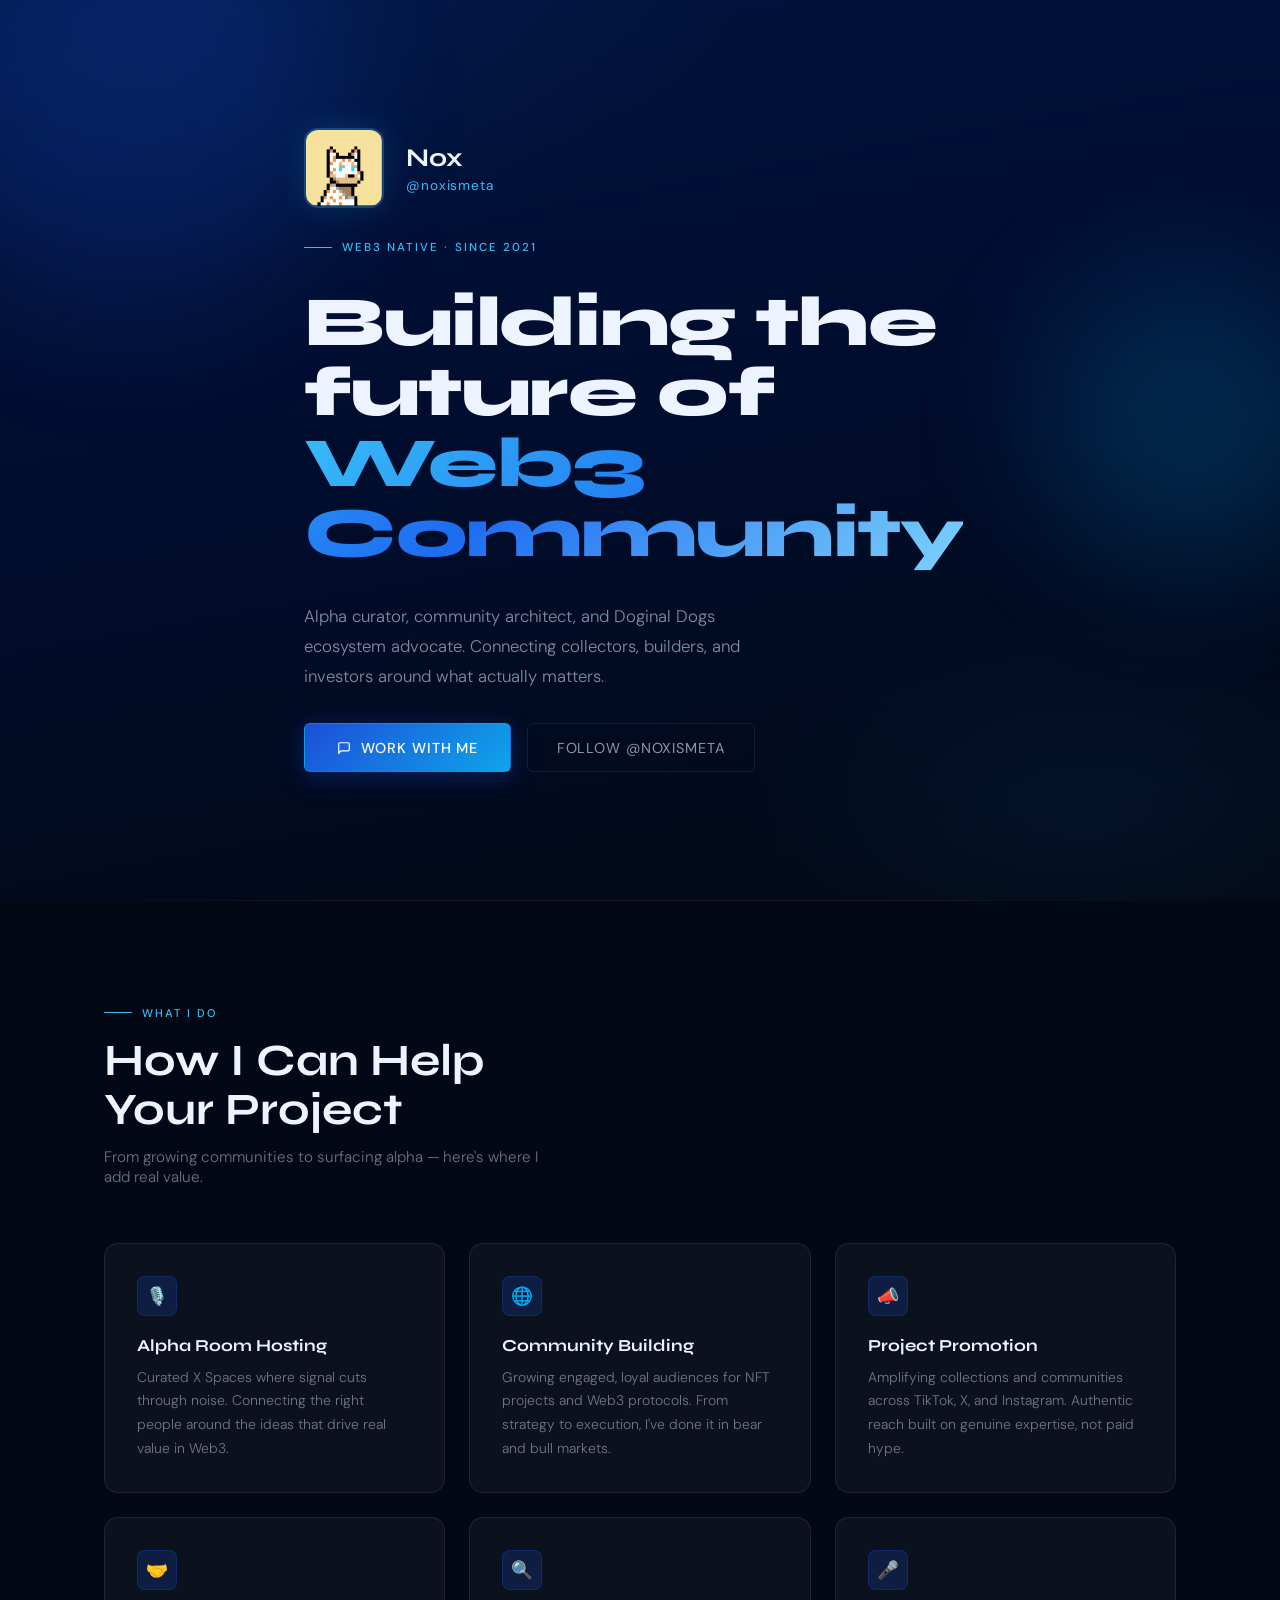
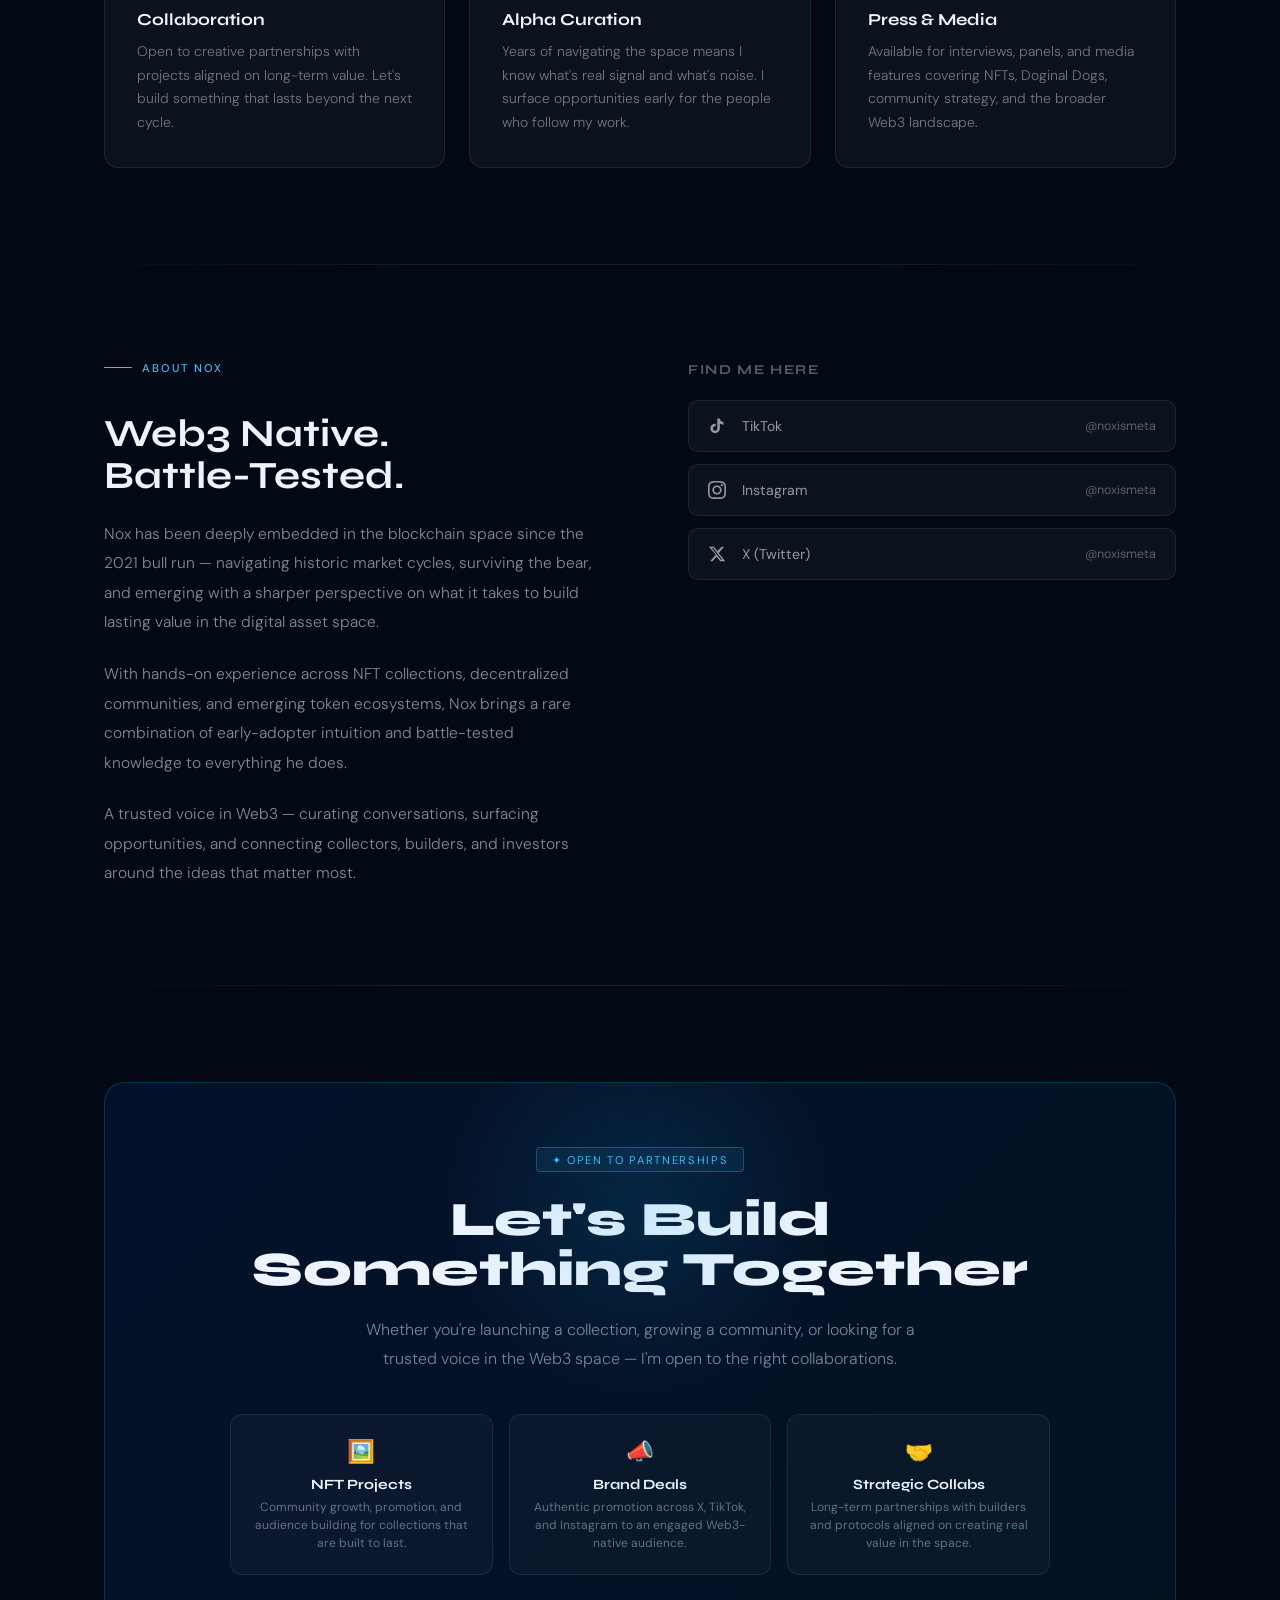
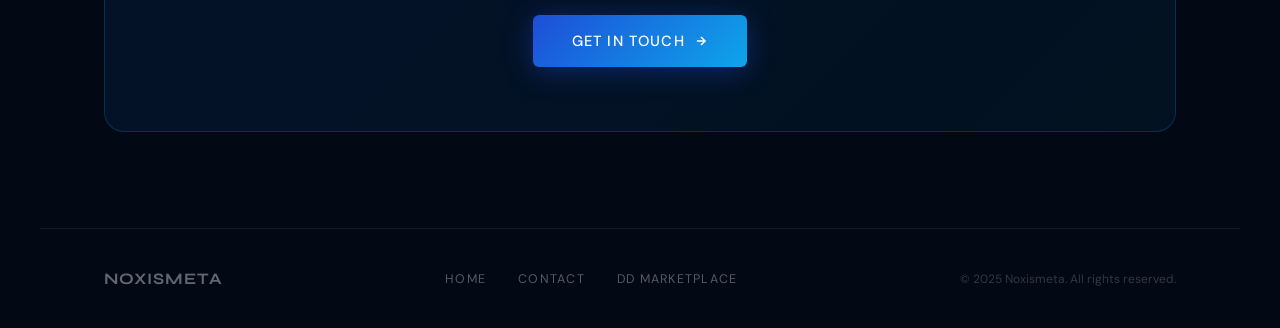
==== commit d414bc15: "ess" ====
--- a/index.html
+++ b/index.html
@@ -28,31 +28,8 @@
     @keyframes drift { from { transform: translate(0,0) scale(1); } to { transform: translate(30px,20px) scale(1.08); } }
     @keyframes fadeUp { from { opacity: 0; transform: translateY(20px); } to { opacity: 1; transform: translateY(0); } }
 
-    /* NAV */
-    nav {
-      position: fixed; top: 0; left: 0; right: 0; z-index: 100;
-      display: flex; align-items: center; justify-content: space-between;
-      padding: 1.2rem 4rem;
-      background: rgba(2,9,20,0.85); border-bottom: 1px solid var(--border);
-      backdrop-filter: blur(12px);
-    }
-    .nav-logo { display: flex; align-items: center; text-decoration: none; }
-    .nav-logo img { height: 32px; pointer-events: none; }
-    .nav-links { display: flex; gap: 2.2rem; list-style: none; }
-    .nav-links a {
-      color: rgba(238,244,255,0.65); text-decoration: none; font-size: 0.78rem;
-      font-weight: 400; letter-spacing: 0.12em; text-transform: uppercase;
-      transition: color 0.2s; position: relative;
-    }
-    .nav-links a::after { content: ''; position: absolute; left: 0; bottom: -3px; width: 0; height: 1px; background: var(--accent); transition: width 0.3s; }
-    .nav-links a:hover { color: var(--white); }
-    .nav-links a:hover::after, .nav-links a.active::after { width: 100%; }
-    .nav-links a.active { color: var(--accent); }
-    .nav-toggle { display: none; flex-direction: column; gap: 5px; background: none; border: none; cursor: pointer; padding: 4px; z-index: 110; }
-    .nav-toggle span { display: block; width: 24px; height: 2px; background: var(--white); border-radius: 2px; transition: transform 0.3s, opacity 0.3s; }
-    .nav-toggle.open span:nth-child(1) { transform: translateY(7px) rotate(45deg); }
-    .nav-toggle.open span:nth-child(2) { opacity: 0; }
-    .nav-toggle.open span:nth-child(3) { transform: translateY(-7px) rotate(-45deg); }
+    /* NAV - removed */
+    nav { display: none; }
 
     /* SHARED */
     .eyebrow { display: inline-flex; align-items: center; gap: 0.6rem; font-size: 0.72rem; letter-spacing: 0.18em; text-transform: uppercase; color: var(--accent); font-weight: 500; animation: fadeUp 0.6s ease both; }
@@ -63,9 +40,13 @@
     .section-divider { position: relative; z-index: 10; width: 100%; height: 1px; background: linear-gradient(90deg, transparent, rgba(255,255,255,0.08) 30%, rgba(255,255,255,0.08) 70%, transparent); max-width: 1200px; margin: 0 auto; }
 
     /* HERO */
-    .hero { position: relative; z-index: 10; min-height: 100vh; display: flex; align-items: center; padding: 7rem 4rem 5rem; max-width: 1200px; margin: 0 auto; }
-    .hero-grid { display: grid; grid-template-columns: 1fr 1fr; gap: 5rem; align-items: center; width: 100%; }
+    .hero { position: relative; z-index: 10; min-height: 100vh; display: flex; align-items: center; padding: 5rem 4rem; max-width: 800px; margin: 0 auto; }
+    .hero-grid { width: 100%; }
     .hero-left { display: flex; flex-direction: column; gap: 2rem; }
+    .hero-identity { display: flex; align-items: center; gap: 1.4rem; animation: fadeUp 0.6s ease both; }
+    .hero-pfp { width: 80px; height: 80px; border-radius: 14px; object-fit: cover; border: 2px solid rgba(56,189,248,0.3); box-shadow: 0 0 30px rgba(56,189,248,0.15); flex-shrink: 0; }
+    .hero-card-name { font-family: 'Syne', sans-serif; font-size: 1.6rem; font-weight: 700; color: var(--white); }
+    .hero-card-handle { font-size: 0.85rem; color: var(--accent); letter-spacing: 0.06em; margin-top: 0.2rem; }
     .hero-title { font-family: 'Syne', sans-serif; font-size: clamp(3rem,5.5vw,5.2rem); font-weight: 800; line-height: 1; letter-spacing: -0.02em; color: var(--white); animation: fadeUp 0.6s 0.1s ease both; }
     .hero-title span { background: linear-gradient(135deg, #38bdf8, #1d6cf0 50%, #7dd3fc); -webkit-background-clip: text; -webkit-text-fill-color: transparent; background-clip: text; }
     .hero-desc { font-size: 1.05rem; font-weight: 300; line-height: 1.8; color: rgba(238,244,255,0.55); max-width: 480px; animation: fadeUp 0.6s 0.2s ease both; }
@@ -74,19 +55,6 @@
     .btn-primary:hover { transform: translateY(-2px); box-shadow: 0 8px 32px rgba(29,78,216,0.5); }
     .btn-ghost { display: inline-flex; align-items: center; gap: 0.5rem; padding: 0.9rem 1.8rem; border-radius: 6px; border: 1px solid var(--border); color: rgba(238,244,255,0.6); font-size: 0.9rem; text-decoration: none; letter-spacing: 0.06em; text-transform: uppercase; transition: border-color 0.2s, color 0.2s; font-family: 'DM Sans', sans-serif; }
     .btn-ghost:hover { border-color: rgba(56,189,248,0.4); color: var(--white); }
-    .hero-card { position: relative; background: var(--glass); border: 1px solid var(--border); border-radius: 20px; padding: 2.5rem; backdrop-filter: blur(20px); animation: fadeUp 0.6s 0.15s ease both; overflow: hidden; }
-    .hero-card::before { content: ''; position: absolute; inset: 0; background: linear-gradient(135deg, rgba(29,78,216,0.08), transparent 60%); pointer-events: none; }
-    .hero-card-top { display: flex; align-items: center; gap: 1.4rem; margin-bottom: 1.8rem; }
-    .hero-pfp { width: 80px; height: 80px; border-radius: 14px; object-fit: cover; border: 2px solid rgba(56,189,248,0.3); box-shadow: 0 0 30px rgba(56,189,248,0.15); }
-    .hero-card-name { font-family: 'Syne', sans-serif; font-size: 1.35rem; font-weight: 700; color: var(--white); }
-    .hero-card-handle { font-size: 0.8rem; color: var(--accent); letter-spacing: 0.06em; margin-top: 0.2rem; }
-    .hero-card-divider { width: 100%; height: 1px; background: var(--border); margin-bottom: 1.6rem; }
-    .stats-grid { display: grid; grid-template-columns: 1fr 1fr; gap: 1rem; margin-bottom: 1.8rem; }
-    .stat-item { background: rgba(29,78,216,0.1); border: 1px solid rgba(29,78,216,0.2); border-radius: 10px; padding: 1rem; text-align: center; }
-    .stat-num { font-family: 'Syne', sans-serif; font-size: 1.5rem; font-weight: 700; color: var(--white); line-height: 1; }
-    .stat-label { font-size: 0.7rem; color: rgba(238,244,255,0.4); letter-spacing: 0.1em; text-transform: uppercase; margin-top: 0.3rem; }
-    .card-tags { display: flex; flex-wrap: wrap; gap: 0.5rem; }
-    .card-tag { font-size: 0.7rem; padding: 0.25rem 0.75rem; border-radius: 4px; border: 1px solid rgba(56,189,248,0.2); background: rgba(56,189,248,0.06); color: rgba(238,244,255,0.55); letter-spacing: 0.06em; text-transform: uppercase; }
 
     /* SERVICES */
     .services { position: relative; z-index: 10; max-width: 1200px; margin: 0 auto; padding: 6rem 4rem; }
@@ -139,9 +107,7 @@
 
     /* TABLET */
     @media (max-width: 900px) {
-      nav { padding: 1.2rem 2rem; }
-      .hero { padding: 7rem 2rem 4rem; }
-      .hero-grid { grid-template-columns: 1fr; gap: 3rem; }
+      .hero { padding: 4rem 2rem; }
       .services { padding: 5rem 2rem; }
       .services-grid { grid-template-columns: 1fr 1fr; }
       .about { padding: 5rem 2rem; grid-template-columns: 1fr; gap: 3rem; }
@@ -152,20 +118,7 @@
 
     /* MOBILE */
     @media (max-width: 640px) {
-      nav { padding: 1rem 1.4rem; }
-      .nav-toggle { display: flex; }
-      .nav-links {
-        display: none; flex-direction: column; gap: 0;
-        position: fixed; top: 0; left: 0; right: 0;
-        padding: 5rem 2rem 2rem;
-        background: rgba(2,9,20,0.97); backdrop-filter: blur(20px);
-        border-bottom: 1px solid var(--border); z-index: 105;
-      }
-      .nav-links.open { display: flex; }
-      .nav-links li { border-bottom: 1px solid rgba(255,255,255,0.06); }
-      .nav-links a { display: block; padding: 1rem 0; font-size: 1rem; letter-spacing: 0.08em; }
-      .nav-links a::after { display: none; }
-      .hero { padding: 6rem 1.25rem 3rem; }
+      .hero { padding: 3rem 1.25rem; }
       .services { padding: 4rem 1.25rem; }
       .services-grid { grid-template-columns: 1fr; }
       .about { padding: 4rem 1.25rem; }
@@ -182,46 +135,22 @@
   <div class="blob blob-1"></div>
   <div class="blob blob-2"></div>
 
-  <nav>
-    <a class="nav-logo" href="index.html"><img src="whitelogo.png" alt="Noxismeta" height="32" /></a>
-    <button class="nav-toggle" id="navToggle" aria-label="Toggle navigation">
-      <span></span><span></span><span></span>
-    </button>
-    <ul class="nav-links" id="navLinks">
-      <li><a href="index.html" class="active">Home</a></li>
-      <li><a href="contact.html">Contact</a></li>
-      <li><a href="https://market.doginaldogs.com/" target="_blank">DD Marketplace</a></li>
-      <li><a href="https://doginaldogs.com/join-the-community" target="_blank">Get A Starter Dog</a></li>
-    </ul>
-  </nav>
-
   <section class="hero">
     <div class="hero-grid">
       <div class="hero-left">
+        <div class="hero-identity">
+          <img src="pfp.jpeg" alt="@Noxismeta" class="hero-pfp" />
+          <div>
+            <div class="hero-card-name">Nox</div>
+            <div class="hero-card-handle">@noxismeta</div>
+          </div>
+        </div>
         <div class="eyebrow"><span class="eyebrow-line"></span>Web3 Native · Since 2021</div>
         <h1 class="hero-title">Building the<br/>future of<br/><span>Web3 Community</span></h1>
         <p class="hero-desc">Alpha curator, community architect, and Doginal Dogs ecosystem advocate. Connecting collectors, builders, and investors around what actually matters.</p>
         <div class="hero-cta">
           <a href="contact.html" class="btn-primary"><svg width="14" height="14" viewBox="0 0 24 24" fill="none" stroke="currentColor" stroke-width="2"><path d="M21 15a2 2 0 0 1-2 2H7l-4 4V5a2 2 0 0 1 2-2h14a2 2 0 0 1 2 2z"/></svg>Work With Me</a>
           <a href="https://x.com/noxismeta" target="_blank" class="btn-ghost">Follow @noxismeta</a>
-        </div>
-      </div>
-      <div class="hero-card">
-        <div class="hero-card-top">
-          <img src="pfp.jpeg" alt="@Noxismeta" class="hero-pfp" />
-          <div><div class="hero-card-name">Nox</div><div class="hero-card-handle">@noxismeta</div></div>
-        </div>
-        <div class="hero-card-divider"></div>
-        <div class="stats-grid">
-          <div class="stat-item"><div class="stat-num">2021</div><div class="stat-label">In Web3 Since</div></div>
-          <div class="stat-item"><div class="stat-num">Alpha<br/>Room</div><div class="stat-label">Host & Curator</div></div>
-          <div class="stat-item"><div class="stat-num">NFT</div><div class="stat-label">Collector</div></div>
-          <div class="stat-item"><div class="stat-num">DD</div><div class="stat-label">Ecosystem</div></div>
-        </div>
-        <div class="card-tags">
-          <span class="card-tag">🐂 Bull Run Survivor</span>
-          <span class="card-tag">💎 Diamond Hands</span>
-          <span class="card-tag">🔗 Web3 Native</span>
         </div>
       </div>
     </div>
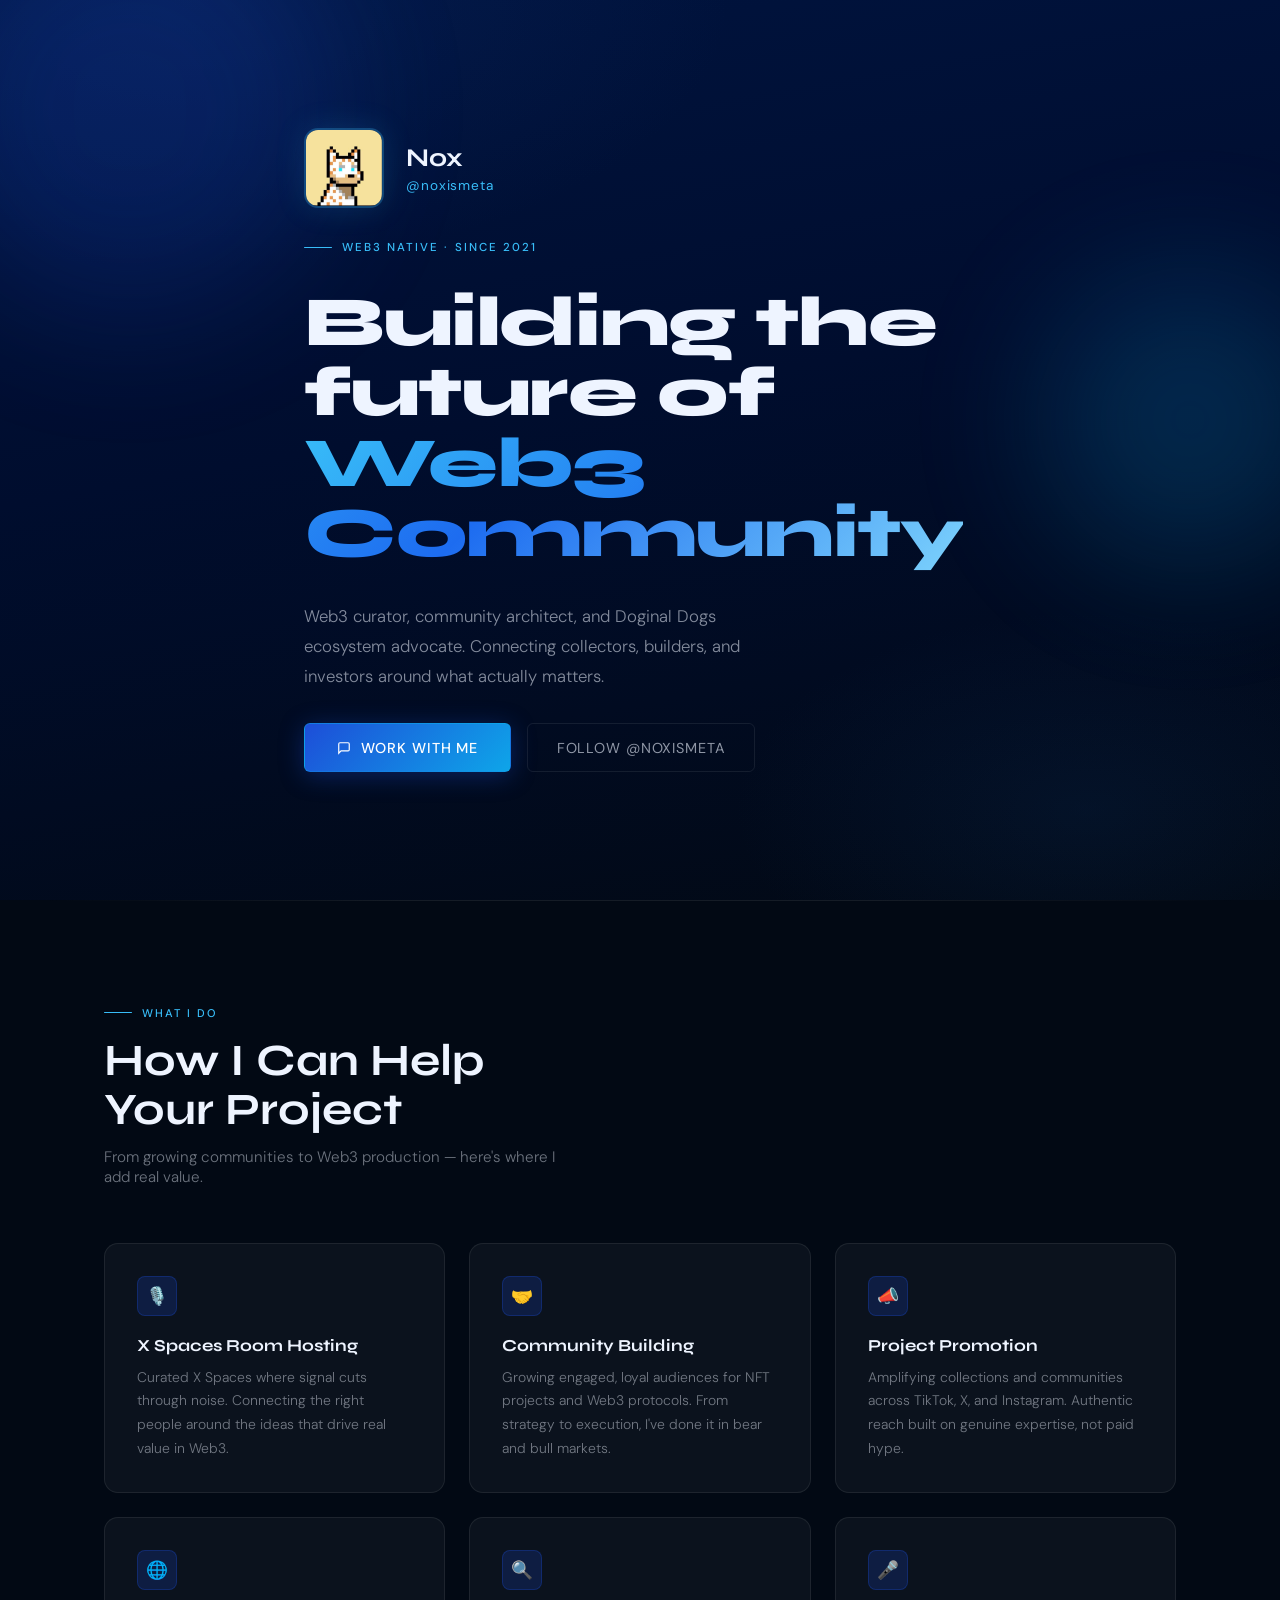
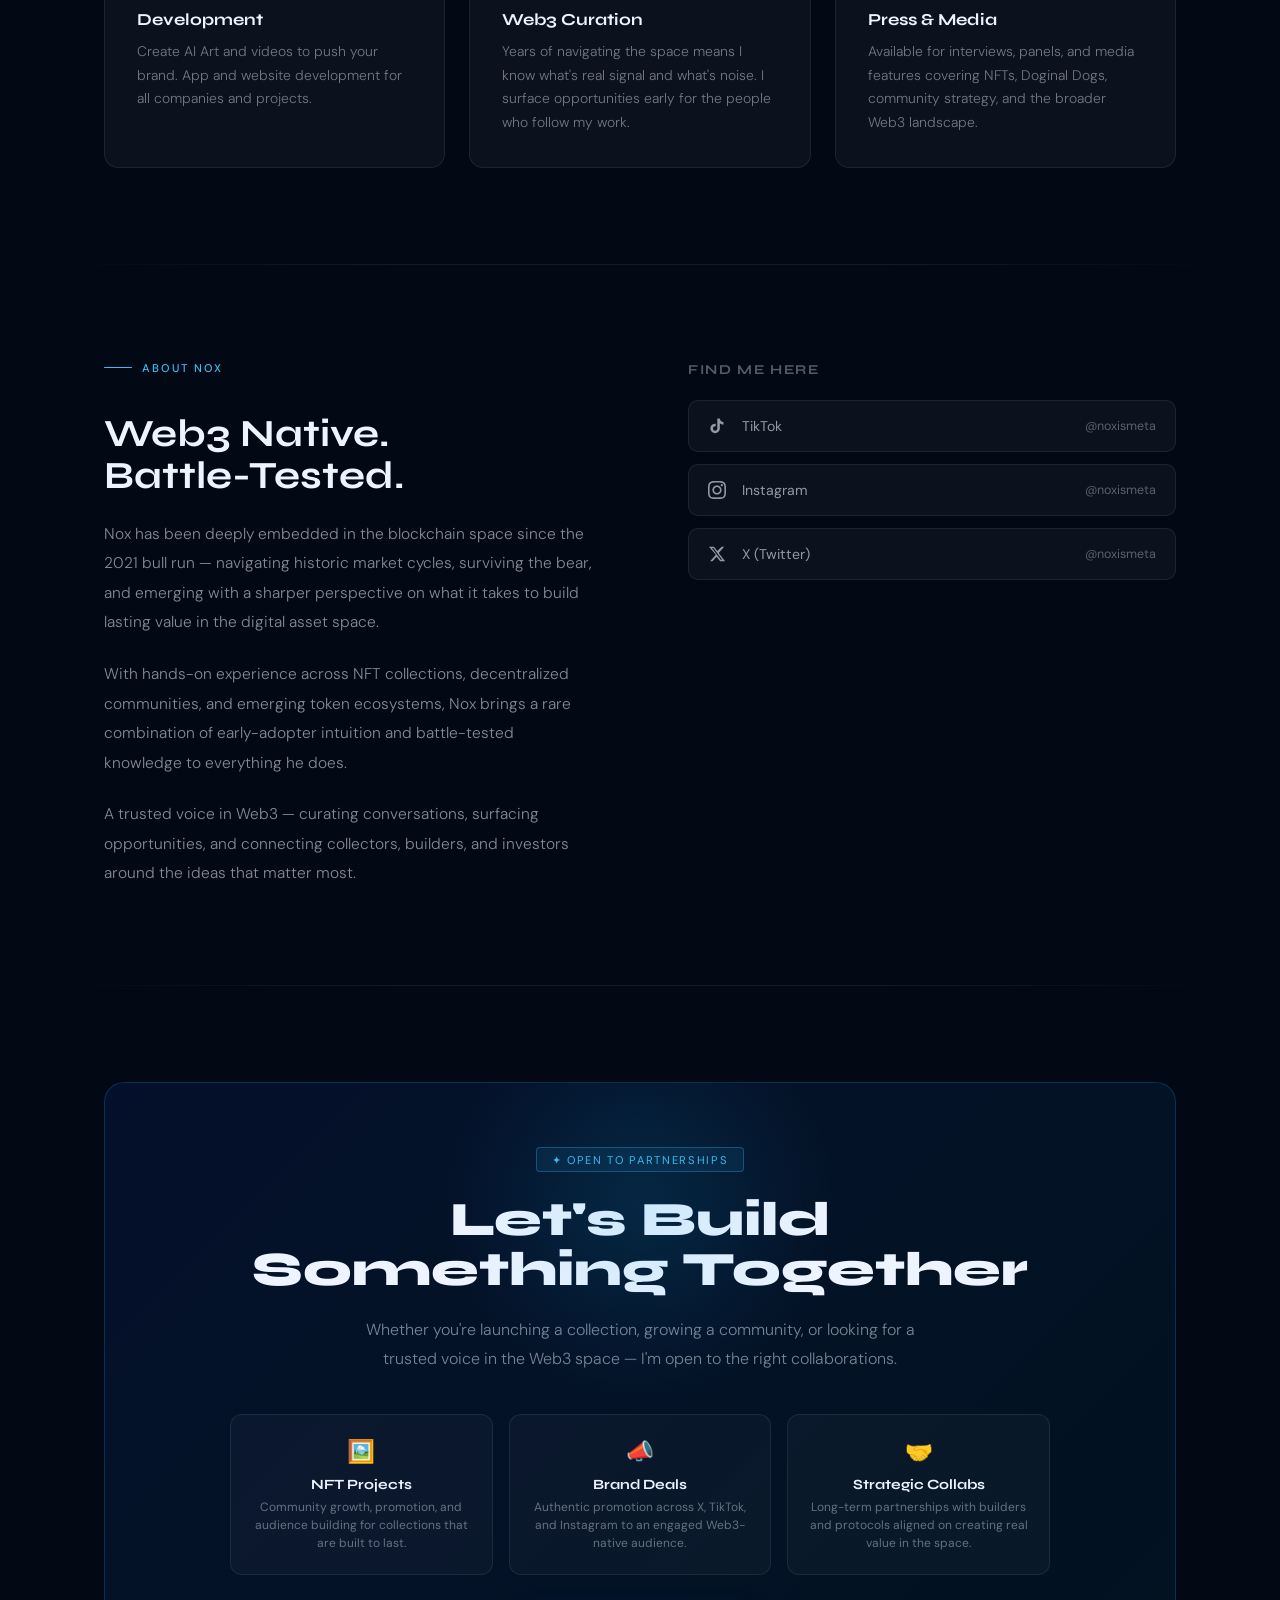
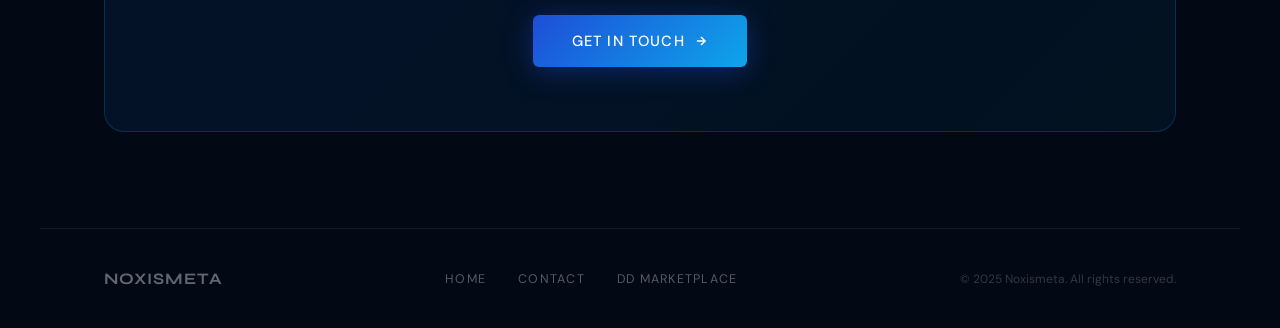
==== commit 71f84354: "ess" ====
--- a/index.html
+++ b/index.html
@@ -147,7 +147,7 @@
         </div>
         <div class="eyebrow"><span class="eyebrow-line"></span>Web3 Native · Since 2021</div>
         <h1 class="hero-title">Building the<br/>future of<br/><span>Web3 Community</span></h1>
-        <p class="hero-desc">Alpha curator, community architect, and Doginal Dogs ecosystem advocate. Connecting collectors, builders, and investors around what actually matters.</p>
+        <p class="hero-desc">Web3 curator, community architect, and Doginal Dogs ecosystem advocate. Connecting collectors, builders, and investors around what actually matters.</p>
         <div class="hero-cta">
           <a href="contact.html" class="btn-primary"><svg width="14" height="14" viewBox="0 0 24 24" fill="none" stroke="currentColor" stroke-width="2"><path d="M21 15a2 2 0 0 1-2 2H7l-4 4V5a2 2 0 0 1 2-2h14a2 2 0 0 1 2 2z"/></svg>Work With Me</a>
           <a href="https://x.com/noxismeta" target="_blank" class="btn-ghost">Follow @noxismeta</a>
@@ -162,14 +162,14 @@
     <div class="section-header">
       <div class="section-label"><span class="eyebrow-line"></span>What I Do</div>
       <h2 class="section-title">How I Can Help<br/>Your Project</h2>
-      <p class="section-sub">From growing communities to surfacing alpha — here's where I add real value.</p>
+      <p class="section-sub">From growing communities to Web3 production — here's where I add real value.</p>
     </div>
     <div class="services-grid">
-      <div class="service-card"><div class="service-icon">🎙️</div><div class="service-name">Alpha Room Hosting</div><div class="service-desc">Curated X Spaces where signal cuts through noise. Connecting the right people around the ideas that drive real value in Web3.</div></div>
-      <div class="service-card"><div class="service-icon">🌐</div><div class="service-name">Community Building</div><div class="service-desc">Growing engaged, loyal audiences for NFT projects and Web3 protocols. From strategy to execution, I've done it in bear and bull markets.</div></div>
+      <div class="service-card"><div class="service-icon">🎙️</div><div class="service-name">X Spaces Room Hosting</div><div class="service-desc">Curated X Spaces where signal cuts through noise. Connecting the right people around the ideas that drive real value in Web3.</div></div>
+      <div class="service-card"><div class="service-icon">🤝</div><div class="service-name">Community Building</div><div class="service-desc">Growing engaged, loyal audiences for NFT projects and Web3 protocols. From strategy to execution, I've done it in bear and bull markets.</div></div>
       <div class="service-card"><div class="service-icon">📣</div><div class="service-name">Project Promotion</div><div class="service-desc">Amplifying collections and communities across TikTok, X, and Instagram. Authentic reach built on genuine expertise, not paid hype.</div></div>
-      <div class="service-card"><div class="service-icon">🤝</div><div class="service-name">Collaboration</div><div class="service-desc">Open to creative partnerships with projects aligned on long-term value. Let's build something that lasts beyond the next cycle.</div></div>
-      <div class="service-card"><div class="service-icon">🔍</div><div class="service-name">Alpha Curation</div><div class="service-desc">Years of navigating the space means I know what's real signal and what's noise. I surface opportunities early for the people who follow my work.</div></div>
+      <div class="service-card"><div class="service-icon">🌐</div><div class="service-name">Development</div><div class="service-desc">Create AI Art and videos to push your brand. App and website development for all companies and projects.</div></div>
+      <div class="service-card"><div class="service-icon">🔍</div><div class="service-name">Web3 Curation</div><div class="service-desc">Years of navigating the space means I know what's real signal and what's noise. I surface opportunities early for the people who follow my work.</div></div>
       <div class="service-card"><div class="service-icon">🎤</div><div class="service-name">Press & Media</div><div class="service-desc">Available for interviews, panels, and media features covering NFTs, Doginal Dogs, community strategy, and the broader Web3 landscape.</div></div>
     </div>
   </section>
